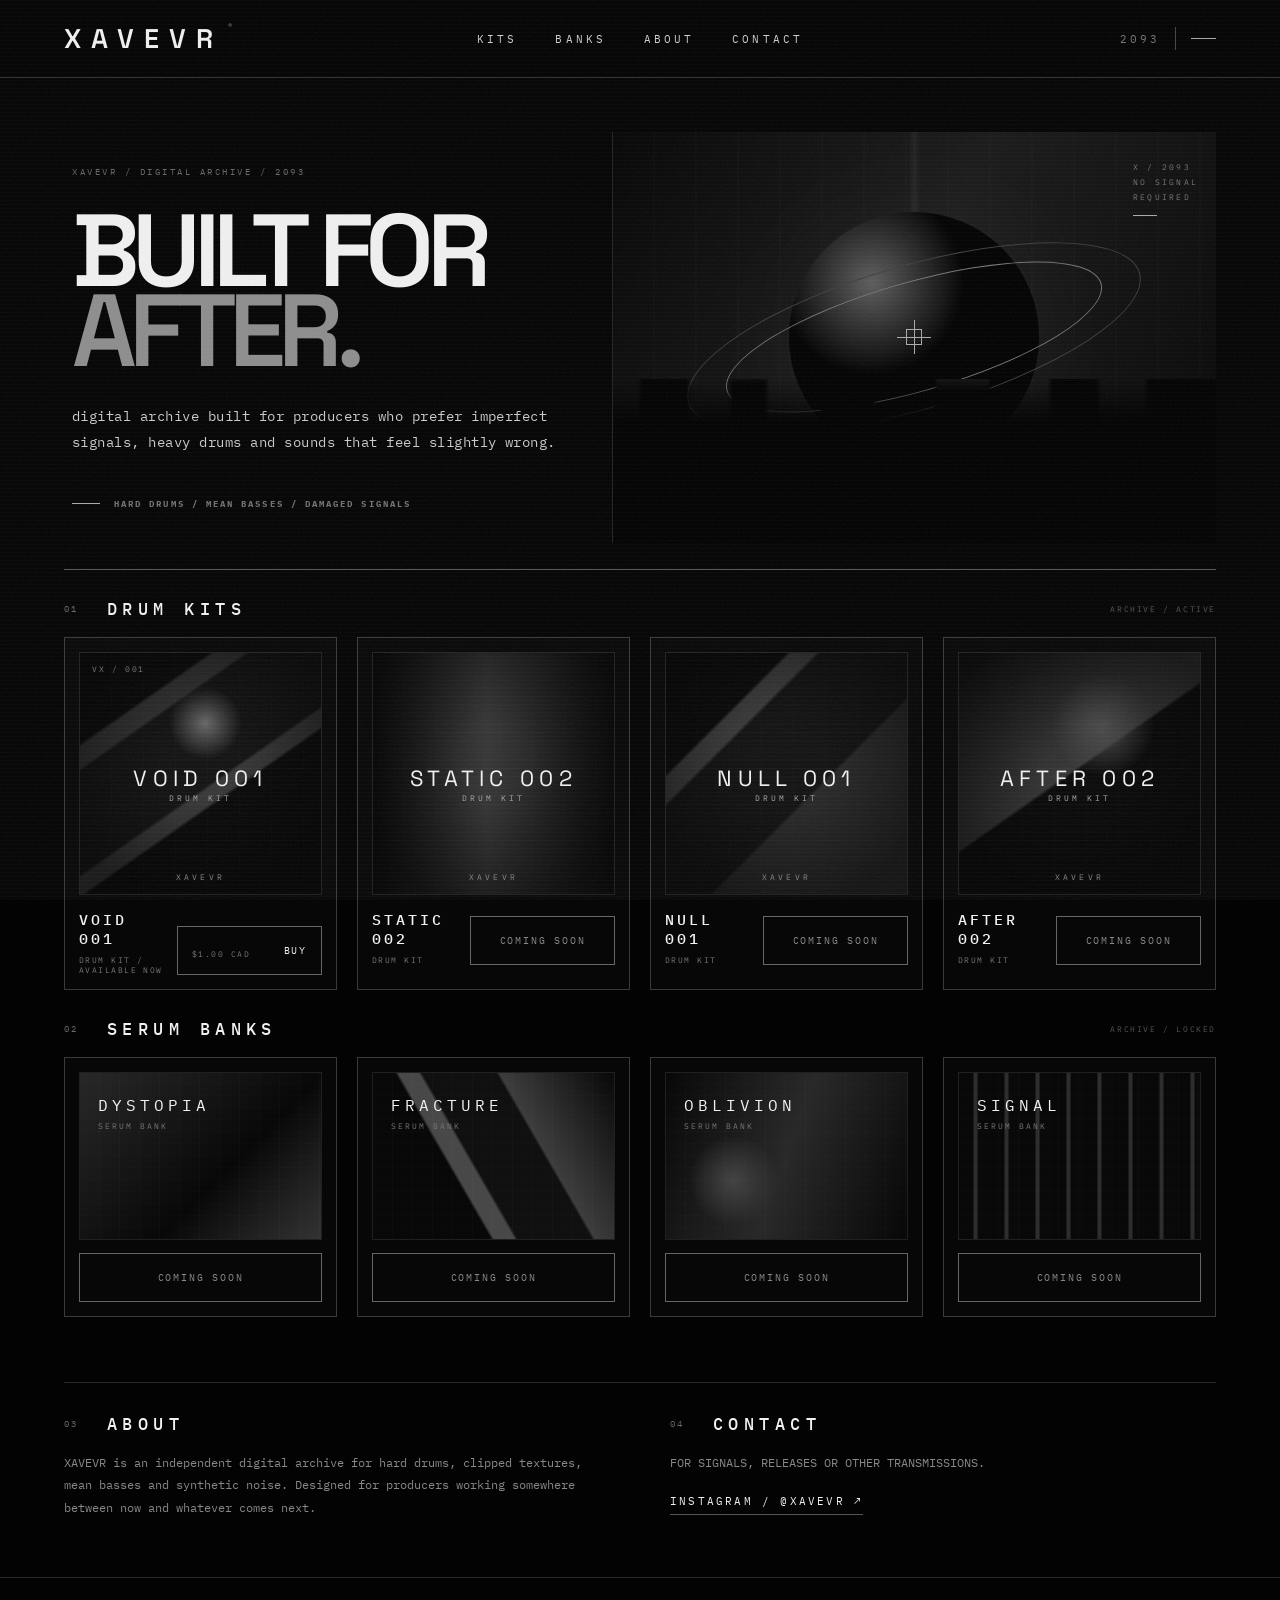
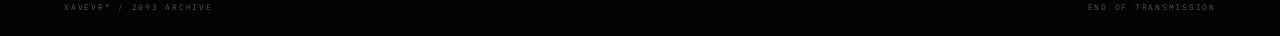
==== index.html @ 7cb6fce4 "Add files via upload" ====
<!DOCTYPE html>
<html lang="en">
<head>
  <meta charset="UTF-8">
  <meta name="viewport" content="width=device-width, initial-scale=1.0">
  <meta name="description" content="XAVEVR — futuristic drum kits and sound archives.">
  <title>XAVEVR // 2093 ARCHIVE</title>
  <link rel="stylesheet" href="style.css">
</head>
<body>
  <div class="top-noise"></div>
  <div class="grid-overlay"></div>

  <header class="header">
    <a href="#top" class="logo">XAVEVR<span>®</span></a>
    <nav>
      <a href="#kits">KITS</a>
      <a href="#banks">BANKS</a>
      <a href="#about">ABOUT</a>
      <a href="#contact">CONTACT</a>
    </nav>
    <div class="header-code">
      <span>2093</span>
      <i></i>
      <b></b>
    </div>
  </header>

  <main id="top">
    <section class="hero">
      <div class="hero-left">
        <div class="micro">XAVEVR / DIGITAL ARCHIVE / 2093</div>
        <h1>BUILT FOR<br><em>AFTER.</em></h1>
        <p class="hero-copy">
          digital archive built for producers who prefer imperfect signals,
          heavy drums and sounds that feel slightly wrong.
        </p>
        <div class="hero-line">
          <span></span>
          <strong>HARD DRUMS / MEAN BASSES / DAMAGED SIGNALS</strong>
        </div>
      </div>

      <div class="hero-right">
        <div class="orbital">
          <div class="planet"></div>
          <div class="ring ring-a"></div>
          <div class="ring ring-b"></div>
          <div class="crosshair"></div>
        </div>
        <div class="city-blocks"></div>
        <div class="vertical-code">X / 2093<br>NO SIGNAL<br>REQUIRED<div></div></div>
      </div>
    </section>

    <section class="section" id="kits">
      <div class="section-head">
        <span class="index">01</span>
        <h2>DRUM KITS</h2>
        <small>ARCHIVE / ACTIVE</small>
      </div>

      <div class="product-grid">
        <article class="product-card active-card" id="void-card">
          <div class="art art-void">
            <div class="art-code">VX / 001</div>
            <div class="art-name">VOID 001</div>
            <div class="art-kind">DRUM KIT</div>
            <div class="art-mark">XAVEVR</div>

            <div class="void-hover">
              <div class="hover-title">VOID 001 / CONTENT</div>
              <p>Hard drums, clipped textures, mean basses, over 600 drum samples.</p>
              <div class="player">
                <button id="play" aria-label="Play VOID 001 preview">▶</button>
                <span id="time">0:00 / 0:30</span>
                <input id="seek" type="range" min="0" max="30" value="0" step="0.1" aria-label="Preview position">
                <button id="mute" aria-label="Mute preview">◖</button>
              </div>
            </div>
          </div>
          <div class="product-bottom">
            <div>
              <h3>VOID 001</h3>
              <span>DRUM KIT / AVAILABLE NOW</span>
            </div>
            <a href="https://buy.stripe.com/dRm7sLbTkerZ1RLd6C43S00" class="buy">
              <span>$1.00 CAD</span><b>BUY</b>
            </a>
          </div>
          <audio id="audio" preload="metadata" src="audio/void-001-preview.wav"></audio>
        </article>

        <article class="product-card">
          <div class="art art-static"><div class="art-name">STATIC 002</div><div class="art-kind">DRUM KIT</div><div class="art-mark">XAVEVR</div></div>
          <div class="product-bottom"><div><h3>STATIC 002</h3><span>DRUM KIT</span></div><div class="soon">COMING SOON</div></div>
        </article>

        <article class="product-card">
          <div class="art art-null"><div class="art-name">NULL 001</div><div class="art-kind">DRUM KIT</div><div class="art-mark">XAVEVR</div></div>
          <div class="product-bottom"><div><h3>NULL 001</h3><span>DRUM KIT</span></div><div class="soon">COMING SOON</div></div>
        </article>

        <article class="product-card">
          <div class="art art-after"><div class="art-name">AFTER 002</div><div class="art-kind">DRUM KIT</div><div class="art-mark">XAVEVR</div></div>
          <div class="product-bottom"><div><h3>AFTER 002</h3><span>DRUM KIT</span></div><div class="soon">COMING SOON</div></div>
        </article>
      </div>
    </section>

    <section class="section" id="banks">
      <div class="section-head">
        <span class="index">02</span>
        <h2>SERUM BANKS</h2>
        <small>ARCHIVE / LOCKED</small>
      </div>
      <div class="product-grid">
        <article class="product-card compact"><div class="bank-art dystopia"><span>DYSTOPIA</span><small>SERUM BANK</small></div><div class="soon">COMING SOON</div></article>
        <article class="product-card compact"><div class="bank-art fracture"><span>FRACTURE</span><small>SERUM BANK</small></div><div class="soon">COMING SOON</div></article>
        <article class="product-card compact"><div class="bank-art oblivion"><span>OBLIVION</span><small>SERUM BANK</small></div><div class="soon">COMING SOON</div></article>
        <article class="product-card compact"><div class="bank-art signal"><span>SIGNAL</span><small>SERUM BANK</small></div><div class="soon">COMING SOON</div></article>
      </div>
    </section>

    <section class="info-grid">
      <section class="info" id="about">
        <div class="section-head"><span class="index">03</span><h2>ABOUT</h2></div>
        <p>XAVEVR is an independent digital archive for hard drums, clipped textures, mean basses and synthetic noise. Designed for producers working somewhere between now and whatever comes next.</p>
      </section>

      <section class="info" id="contact">
        <div class="section-head"><span class="index">04</span><h2>CONTACT</h2></div>
        <p>FOR SIGNALS, RELEASES OR OTHER TRANSMISSIONS.</p>
        <a class="instagram" href="https://www.instagram.com/xavevr" target="_blank" rel="noopener">INSTAGRAM / @XAVEVR ↗</a>
      </section>
    </section>
  </main>

  <footer>
    <span>XAVEVR® / 2093 ARCHIVE</span>
    <span>END OF TRANSMISSION</span>
  </footer>

  <script src="script.js"></script>
</body>
</html>
---- style.css ----
@import url('https://fonts.googleapis.com/css2?family=IBM+Plex+Mono:wght@400;500;600&family=Space+Grotesk:wght@400;500;600;700&display=swap');

:root{
  --black:#030303;--panel:#080808;--white:#f1f1f1;--gray:#8a8a8a;
  --line:#303030;--soft:#151515;--accent:#bcbcbc;
}
*{box-sizing:border-box}
html{scroll-behavior:smooth}
body{margin:0;background:var(--black);color:var(--white);font-family:"IBM Plex Mono",monospace;overflow-x:hidden}
a{color:inherit;text-decoration:none}
body:after{
  content:"";position:fixed;inset:0;pointer-events:none;z-index:100;opacity:.045;
  background:repeating-linear-gradient(0deg,transparent 0 3px,#fff 4px);
}
.top-noise{
  position:fixed;inset:0;pointer-events:none;z-index:90;opacity:.07;
  background-image:url("data:image/svg+xml,%3Csvg xmlns='http://www.w3.org/2000/svg' width='220' height='220'%3E%3Cfilter id='n'%3E%3CfeTurbulence type='fractalNoise' baseFrequency='.75' numOctaves='3' stitchTiles='stitch'/%3E%3C/filter%3E%3Crect width='100%25' height='100%25' filter='url(%23n)'/%3E%3C/svg%3E");
}
.grid-overlay{
  position:fixed;inset:0;pointer-events:none;z-index:-1;opacity:.12;
  background-image:linear-gradient(rgba(255,255,255,.035) 1px,transparent 1px),linear-gradient(90deg,rgba(255,255,255,.025) 1px,transparent 1px);
  background-size:72px 72px;
  mask-image:linear-gradient(to bottom,black,transparent 70%);
}
.header{
  height:78px;border-bottom:1px solid #303030;display:grid;grid-template-columns:1fr auto 1fr;
  align-items:center;padding:0 5%;position:sticky;top:0;z-index:80;background:rgba(3,3,3,.94);
  backdrop-filter:blur(14px);
}
.logo{font-family:"Space Grotesk",sans-serif;font-size:27px;font-weight:600;letter-spacing:.37em}
.logo span{font-size:8px;vertical-align:top;letter-spacing:0;margin-left:5px;color:#888}
.header nav{display:flex;gap:38px}
.header nav a,.header-code{font-size:11px;letter-spacing:.28em}
.header nav a{color:#d0d0d0;transition:opacity .2s}.header nav a:hover{opacity:.55}
.header-code{justify-self:end;display:flex;align-items:center;gap:15px;color:#777}.header-code i{height:23px;width:1px;background:#444}.header-code b{display:block;width:25px;height:1px;background:#aaa}
main{width:90%;max-width:1380px;margin:auto}
.hero{
  min-height:475px;display:grid;grid-template-columns:1fr 1.18fr;gap:36px;
  border-bottom:1px solid #555;padding:54px 0 26px;
}
.hero-left{padding:34px 8px}.micro{font-size:9px;letter-spacing:.28em;color:#666;margin-bottom:34px}
.hero h1{
  font-family:"Space Grotesk",sans-serif;font-size:clamp(58px,8vw,118px);line-height:.78;
  letter-spacing:-.075em;margin:0 0 32px;font-weight:600;
}
.hero h1 em{font-style:normal;color:#8d8d8d}
.hero-copy{max-width:590px;color:#ccc;font-size:14px;line-height:1.9;letter-spacing:.035em;margin:0}
.hero-line{display:flex;align-items:center;gap:14px;margin-top:42px;color:#707070;font-size:9px;letter-spacing:.23em}
.hero-line span{width:28px;height:1px;background:#aaa}
.hero-right{position:relative;min-height:380px;overflow:hidden;background:linear-gradient(115deg,#050505,#181818 48%,#050505);border-left:1px solid #222}
.hero-right:before{content:"";position:absolute;inset:0;background:linear-gradient(90deg,transparent 0 49%,rgba(255,255,255,.055) 50%,transparent 51%),repeating-linear-gradient(90deg,transparent 0 40px,rgba(255,255,255,.025) 41px,transparent 42px)}
.orbital{position:absolute;inset:0;display:grid;place-items:center}
.planet{width:250px;height:250px;border-radius:50%;background:radial-gradient(circle at 33% 28%,#666,#262626 37%,#070707 71%);filter:contrast(1.4);box-shadow:0 0 100px rgba(255,255,255,.04)}
.ring{position:absolute;border:1px solid #777;border-radius:50%;transform:rotate(-16deg)}
.ring-a{width:390px;height:110px}.ring-b{width:470px;height:145px;border-color:#3f3f3f}
.crosshair{position:absolute;width:16px;height:16px;border:1px solid #aaa}.crosshair:before,.crosshair:after{content:"";position:absolute;background:#aaa}.crosshair:before{width:34px;height:1px;left:-10px;top:7px}.crosshair:after{width:1px;height:34px;left:7px;top:-10px}
.city-blocks{position:absolute;left:0;right:0;bottom:0;height:40%;background:linear-gradient(180deg,transparent,#060606 28%),linear-gradient(90deg,transparent 4%,#1d1d1d 5% 12%,transparent 13% 19%,#292929 20% 25%,transparent 26% 34%,#181818 35% 43%,transparent 44% 53%,#303030 54% 62%,transparent 63% 72%,#1b1b1b 73% 80%,transparent 81% 88%,#252525 89%);filter:contrast(1.4)}
.vertical-code{position:absolute;right:18px;top:28px;font-size:8px;line-height:1.9;letter-spacing:.28em;color:#777}.vertical-code div{width:24px;height:1px;background:#aaa;margin-top:9px}
.section{padding-top:28px}.section-head{display:grid;grid-template-columns:32px auto 1fr;align-items:center;gap:11px;margin-bottom:17px}.section-head .index{font-size:9px;color:#666;letter-spacing:.2em}.section-head h2{font-size:17px;font-weight:500;letter-spacing:.32em;margin:0}.section-head small{justify-self:end;color:#555;font-size:8px;letter-spacing:.2em}
.product-grid{display:grid;grid-template-columns:repeat(4,1fr);gap:20px}
.product-card{background:#070707;border:1px solid #3a3a3a;padding:14px;min-width:0;transition:border-color .2s,transform .2s}.product-card:hover{border-color:#666;transform:translateY(-2px)}
.art{position:relative;aspect-ratio:1/1;overflow:hidden;border:1px solid #202020;background:#111}
.art:before{content:"";position:absolute;inset:0;background:repeating-linear-gradient(0deg,transparent 0 8px,rgba(255,255,255,.035) 9px),repeating-linear-gradient(90deg,transparent 0 31px,rgba(255,255,255,.025) 32px)}
.art:after{content:"";position:absolute;inset:0;background:radial-gradient(circle at 50% 45%,transparent 0 20%,rgba(0,0,0,.55) 80%)}
.art-void{background:radial-gradient(circle at 52% 29%,#666,transparent 17%),linear-gradient(145deg,#080808 22%,#303030 23% 28%,#111 29% 54%,#363636 55% 59%,#080808 60%)}
.art-static{background:linear-gradient(90deg,#080808,#353535 47%,#0a0a0a)}.art-null{background:linear-gradient(135deg,#080808 25%,#3d3d3d 26% 31%,#111 32% 59%,#292929 60%)}.art-after{background:radial-gradient(circle at 60% 30%,#4a4a4a,transparent 23%),linear-gradient(145deg,#0c0c0c,#353535 48%,#080808 49%)}
.art-code{position:absolute;left:12px;top:11px;z-index:3;font-size:8px;letter-spacing:.2em;color:#777}.art-name{position:absolute;left:0;right:0;top:46%;z-index:3;text-align:center;font-family:"Space Grotesk",sans-serif;font-size:22px;letter-spacing:.24em}.art-kind{position:absolute;left:0;right:0;top:58%;z-index:3;text-align:center;font-size:8px;letter-spacing:.35em;color:#aaa}.art-mark{position:absolute;left:0;right:0;bottom:12px;z-index:3;text-align:center;font-size:8px;letter-spacing:.4em;color:#888}
.void-hover{position:absolute;z-index:6;left:14px;right:14px;bottom:14px;padding:14px;background:rgba(3,3,3,.94);border:1px solid #555;opacity:0;transform:translateY(8px);transition:opacity .2s,transform .2s}.active-card:hover .void-hover{opacity:1;transform:none}.hover-title{font-size:8px;letter-spacing:.22em;color:#777;margin-bottom:9px}.void-hover p{font-size:11px;line-height:1.55;margin:0 0 12px;color:#eee}.player{display:grid;grid-template-columns:22px 60px 1fr 22px;align-items:center;gap:7px}.player button{background:none;border:0;color:#fff;cursor:pointer;padding:0}.player button:first-child{font-size:14px}.player span{font-size:8px;color:#aaa}.player input{width:100%;accent-color:#eee}.player button:last-child{font-size:13px}
.product-bottom{padding:15px 0 0;display:grid;grid-template-columns:1fr auto;gap:12px;align-items:end}.product-bottom h3{font-size:15px;font-weight:500;letter-spacing:.2em;margin:0}.product-bottom span{display:block;font-size:8px;letter-spacing:.18em;color:#777;margin-top:7px}.buy,.soon{height:49px;border:1px solid #666;display:flex;align-items:center;justify-content:center;font-size:10px;letter-spacing:.18em}.buy{min-width:145px;justify-content:space-between;padding:0 14px}.buy:hover{background:#eee;color:#000}.buy b{font-weight:400}.soon{min-width:145px;color:#888;padding:0 12px}
.compact{padding:14px}.bank-art{aspect-ratio:1.45/1;border:1px solid #202020;position:relative;overflow:hidden;background:#111;margin-bottom:13px}.bank-art:before{content:"";position:absolute;inset:0;background:repeating-linear-gradient(90deg,transparent 0 19px,rgba(255,255,255,.035) 20px),repeating-linear-gradient(0deg,transparent 0 11px,rgba(255,255,255,.025) 12px)}.bank-art span{position:absolute;left:18px;top:22px;font-size:16px;letter-spacing:.25em}.bank-art small{position:absolute;left:18px;top:48px;font-size:8px;letter-spacing:.25em;color:#777}.dystopia{background:linear-gradient(135deg,#282828,#080808 60%,#333)}.fracture{background:linear-gradient(60deg,#080808 35%,#484848 36% 42%,#101010 43% 65%,#3d3d3d 66%,#080808)}.oblivion{background:radial-gradient(circle at 28% 65%,#444,transparent 22%),linear-gradient(110deg,#080808,#292929,#070707)}.signal{background:repeating-linear-gradient(90deg,#080808 0 14px,#2d2d2d 15px 18px,#090909 19px 31px)}.compact>.soon{width:100%}
.info-grid{display:grid;grid-template-columns:1fr 1fr;gap:60px;margin-top:65px;border-top:1px solid #292929;padding-top:30px}.info p{max-width:620px;color:#888;font-size:12px;line-height:1.9}.instagram{display:inline-block;margin-top:8px;font-size:11px;letter-spacing:.2em;border-bottom:1px solid #555;padding-bottom:6px}
footer{border-top:1px solid #292929;margin-top:45px;padding:24px 5%;display:flex;justify-content:space-between;color:#555;font-size:8px;letter-spacing:.22em}
@media(max-width:950px){.header{grid-template-columns:1fr auto}.header nav{display:none}.hero{grid-template-columns:1fr}.hero-right{min-height:330px}.product-grid{grid-template-columns:repeat(2,1fr)}.info-grid{grid-template-columns:1fr}}
@media(max-width:560px){main{width:calc(100% - 28px)}.header{padding:0 14px;height:68px}.logo{font-size:22px}.hero{padding-top:20px}.hero-left{padding:35px 4px}.hero h1{font-size:58px}.hero-copy{font-size:12px}.hero-right{min-height:250px}.planet{width:180px;height:180px}.ring-a{width:280px;height:80px}.ring-b{width:340px;height:100px}.product-grid{grid-template-columns:1fr}.product-bottom{grid-template-columns:1fr}.buy,.soon{width:100%}.section-head{grid-template-columns:26px auto}.section-head small{display:none}footer{padding:22px 14px;flex-direction:column;gap:12px}}
@media(prefers-reduced-motion:reduce){html{scroll-behavior:auto}.product-card,.void-hover{transition:none}}
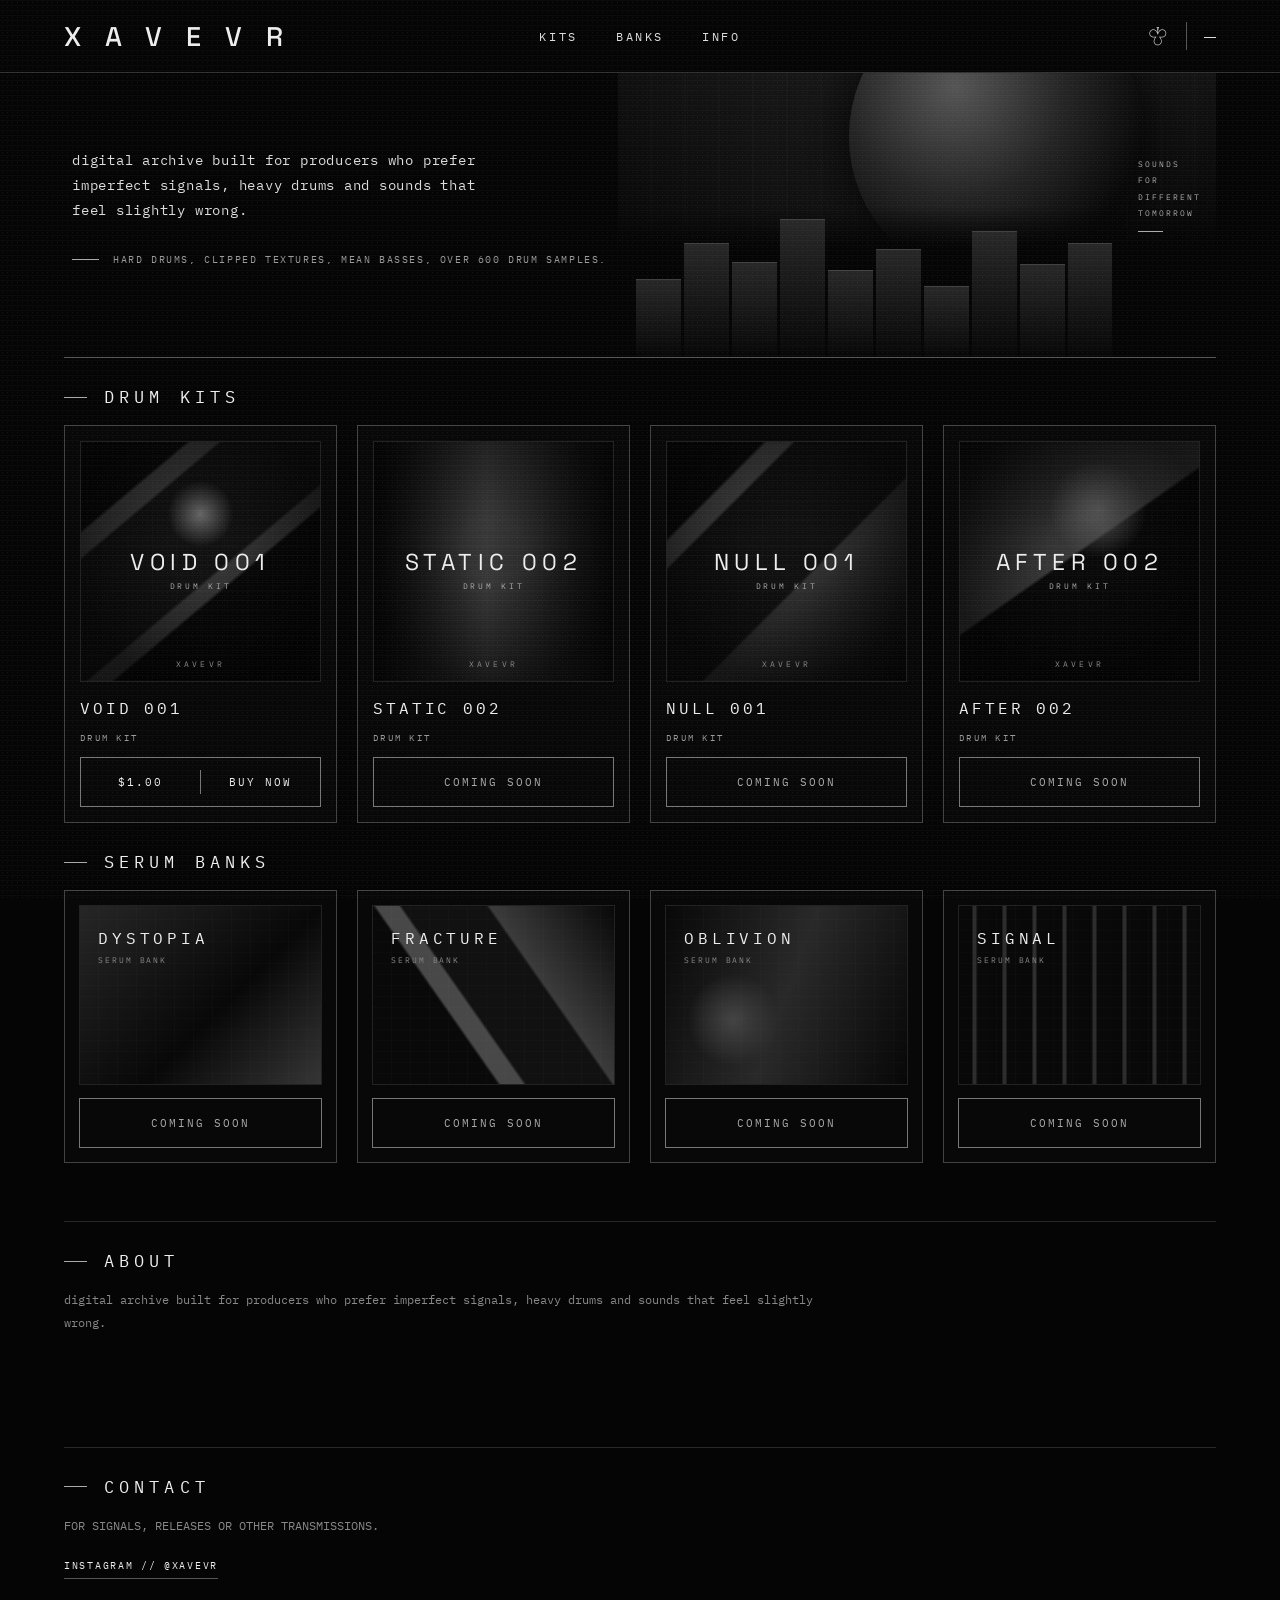
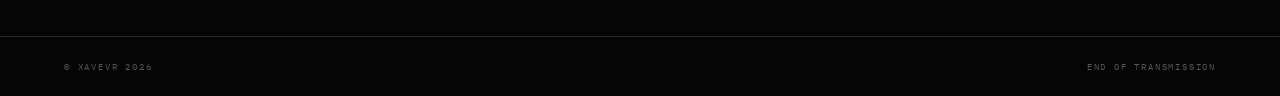
==== commit 5becd610: "Add files via upload" ====
--- a/index.html
+++ b/index.html
@@ -1,146 +1,124 @@
 <!DOCTYPE html>
 <html lang="en">
 <head>
-  <meta charset="UTF-8">
-  <meta name="viewport" content="width=device-width, initial-scale=1.0">
-  <meta name="description" content="XAVEVR — futuristic drum kits and sound archives.">
-  <title>XAVEVR // 2093 ARCHIVE</title>
-  <link rel="stylesheet" href="style.css">
+<meta charset="UTF-8">
+<meta name="viewport" content="width=device-width, initial-scale=1.0">
+<meta name="description" content="XAVEVR — digital archive built for producers who prefer imperfect signals, heavy drums and sounds that feel slightly wrong.">
+<title>XAVEVR // DIGITAL ARCHIVE</title>
+<link rel="preconnect" href="https://fonts.googleapis.com">
+<link rel="stylesheet" href="https://fonts.googleapis.com/css2?family=IBM+Plex+Mono:wght@400;500&family=Space+Grotesk:wght@400;500;600&display=swap">
+<link rel="stylesheet" href="style.css">
 </head>
 <body>
-  <div class="top-noise"></div>
-  <div class="grid-overlay"></div>
+<div class="texture"></div>
 
-  <header class="header">
-    <a href="#top" class="logo">XAVEVR<span>®</span></a>
-    <nav>
-      <a href="#kits">KITS</a>
-      <a href="#banks">BANKS</a>
-      <a href="#about">ABOUT</a>
-      <a href="#contact">CONTACT</a>
-    </nav>
-    <div class="header-code">
-      <span>2093</span>
-      <i></i>
-      <b></b>
+<header class="header">
+  <a href="#" class="logo">X A V E V R</a>
+  <nav>
+    <a href="#kits">KITS</a>
+    <a href="#banks">BANKS</a>
+    <a href="#about">INFO</a>
+  </nav>
+  <div class="header-icons"><span class="cart">♧</span><i></i><b>—</b></div>
+</header>
+
+<main id="top">
+<section class="hero">
+  <div class="hero-copy">
+    <p>digital archive built for producers who prefer<br>
+    imperfect signals, heavy drums and sounds that<br>
+    feel slightly wrong.</p>
+    <div class="hero-tag"><span></span> HARD DRUMS, CLIPPED TEXTURES, MEAN BASSES, OVER 600 DRUM SAMPLES.</div>
+  </div>
+
+  <div class="hero-image">
+    <div class="orb"></div>
+    <div class="structures">
+      <span></span><span></span><span></span><span></span><span></span>
+      <span></span><span></span><span></span><span></span><span></span>
     </div>
-  </header>
+    <div class="hero-side">SOUNDS<br>FOR<br>DIFFERENT<br>TOMORROW<div></div></div>
+  </div>
+</section>
 
-  <main id="top">
-    <section class="hero">
-      <div class="hero-left">
-        <div class="micro">XAVEVR / DIGITAL ARCHIVE / 2093</div>
-        <h1>BUILT FOR<br><em>AFTER.</em></h1>
-        <p class="hero-copy">
-          digital archive built for producers who prefer imperfect signals,
-          heavy drums and sounds that feel slightly wrong.
-        </p>
-        <div class="hero-line">
-          <span></span>
-          <strong>HARD DRUMS / MEAN BASSES / DAMAGED SIGNALS</strong>
+<section class="catalog" id="kits">
+  <div class="section-title"><span></span>DRUM KITS</div>
+  <div class="grid">
+
+    <article class="card void-card">
+      <div class="cover void">
+        <div class="cover-name">VOID 001</div>
+        <div class="cover-type">DRUM KIT</div>
+        <div class="cover-brand">XAVEVR</div>
+
+        <div class="hover-panel">
+          <p>Hard drums, clipped textures,<br>mean basses, over 600 drum samples.</p>
+          <div class="audio-row">
+            <button id="play" type="button">▶</button>
+            <span id="time">0:00 / 0:30</span>
+            <input id="seek" type="range" min="0" max="30" step="0.1" value="0">
+            <button id="mute" type="button">◖</button>
+          </div>
         </div>
       </div>
+      <h3>VOID 001</h3>
+      <small>DRUM KIT</small>
+      <a class="action buy" href="https://buy.stripe.com/dRm7sLbTkerZ1RLd6C43S00">
+        <span>$1.00</span><i></i><b>BUY NOW</b>
+      </a>
+      <audio id="audio" preload="metadata" src="audio/void-001-preview.wav"></audio>
+    </article>
 
-      <div class="hero-right">
-        <div class="orbital">
-          <div class="planet"></div>
-          <div class="ring ring-a"></div>
-          <div class="ring ring-b"></div>
-          <div class="crosshair"></div>
-        </div>
-        <div class="city-blocks"></div>
-        <div class="vertical-code">X / 2093<br>NO SIGNAL<br>REQUIRED<div></div></div>
+    <article class="card">
+      <div class="cover static">
+        <div class="cover-name">STATIC 002</div><div class="cover-type">DRUM KIT</div><div class="cover-brand">XAVEVR</div>
       </div>
-    </section>
+      <h3>STATIC 002</h3><small>DRUM KIT</small>
+      <div class="action soon">COMING SOON</div>
+    </article>
 
-    <section class="section" id="kits">
-      <div class="section-head">
-        <span class="index">01</span>
-        <h2>DRUM KITS</h2>
-        <small>ARCHIVE / ACTIVE</small>
+    <article class="card">
+      <div class="cover null">
+        <div class="cover-name">NULL 001</div><div class="cover-type">DRUM KIT</div><div class="cover-brand">XAVEVR</div>
       </div>
+      <h3>NULL 001</h3><small>DRUM KIT</small>
+      <div class="action soon">COMING SOON</div>
+    </article>
 
-      <div class="product-grid">
-        <article class="product-card active-card" id="void-card">
-          <div class="art art-void">
-            <div class="art-code">VX / 001</div>
-            <div class="art-name">VOID 001</div>
-            <div class="art-kind">DRUM KIT</div>
-            <div class="art-mark">XAVEVR</div>
+    <article class="card">
+      <div class="cover after">
+        <div class="cover-name">AFTER 002</div><div class="cover-type">DRUM KIT</div><div class="cover-brand">XAVEVR</div>
+      </div>
+      <h3>AFTER 002</h3><small>DRUM KIT</small>
+      <div class="action soon">COMING SOON</div>
+    </article>
 
-            <div class="void-hover">
-              <div class="hover-title">VOID 001 / CONTENT</div>
-              <p>Hard drums, clipped textures, mean basses, over 600 drum samples.</p>
-              <div class="player">
-                <button id="play" aria-label="Play VOID 001 preview">▶</button>
-                <span id="time">0:00 / 0:30</span>
-                <input id="seek" type="range" min="0" max="30" value="0" step="0.1" aria-label="Preview position">
-                <button id="mute" aria-label="Mute preview">◖</button>
-              </div>
-            </div>
-          </div>
-          <div class="product-bottom">
-            <div>
-              <h3>VOID 001</h3>
-              <span>DRUM KIT / AVAILABLE NOW</span>
-            </div>
-            <a href="https://buy.stripe.com/dRm7sLbTkerZ1RLd6C43S00" class="buy">
-              <span>$1.00 CAD</span><b>BUY</b>
-            </a>
-          </div>
-          <audio id="audio" preload="metadata" src="audio/void-001-preview.wav"></audio>
-        </article>
+  </div>
+</section>
 
-        <article class="product-card">
-          <div class="art art-static"><div class="art-name">STATIC 002</div><div class="art-kind">DRUM KIT</div><div class="art-mark">XAVEVR</div></div>
-          <div class="product-bottom"><div><h3>STATIC 002</h3><span>DRUM KIT</span></div><div class="soon">COMING SOON</div></div>
-        </article>
+<section class="catalog" id="banks">
+  <div class="section-title"><span></span>SERUM BANKS</div>
+  <div class="grid">
+    <article class="card bank-card"><div class="bank-cover dystopia"><b>DYSTOPIA</b><small>SERUM BANK</small></div><div class="action soon">COMING SOON</div></article>
+    <article class="card bank-card"><div class="bank-cover fracture"><b>FRACTURE</b><small>SERUM BANK</small></div><div class="action soon">COMING SOON</div></article>
+    <article class="card bank-card"><div class="bank-cover oblivion"><b>OBLIVION</b><small>SERUM BANK</small></div><div class="action soon">COMING SOON</div></article>
+    <article class="card bank-card"><div class="bank-cover signal"><b>SIGNAL</b><small>SERUM BANK</small></div><div class="action soon">COMING SOON</div></article>
+  </div>
+</section>
 
-        <article class="product-card">
-          <div class="art art-null"><div class="art-name">NULL 001</div><div class="art-kind">DRUM KIT</div><div class="art-mark">XAVEVR</div></div>
-          <div class="product-bottom"><div><h3>NULL 001</h3><span>DRUM KIT</span></div><div class="soon">COMING SOON</div></div>
-        </article>
+<section class="simple-section" id="about">
+  <div class="section-title"><span></span>ABOUT</div>
+  <p>digital archive built for producers who prefer imperfect signals, heavy drums and sounds that feel slightly wrong.</p>
+</section>
 
-        <article class="product-card">
-          <div class="art art-after"><div class="art-name">AFTER 002</div><div class="art-kind">DRUM KIT</div><div class="art-mark">XAVEVR</div></div>
-          <div class="product-bottom"><div><h3>AFTER 002</h3><span>DRUM KIT</span></div><div class="soon">COMING SOON</div></div>
-        </article>
-      </div>
-    </section>
+<section class="simple-section contact" id="contact">
+  <div class="section-title"><span></span>CONTACT</div>
+  <p>FOR SIGNALS, RELEASES OR OTHER TRANSMISSIONS.</p>
+  <a href="https://www.instagram.com/xavevr" target="_blank" rel="noopener">INSTAGRAM // @XAVEVR</a>
+</section>
+</main>
 
-    <section class="section" id="banks">
-      <div class="section-head">
-        <span class="index">02</span>
-        <h2>SERUM BANKS</h2>
-        <small>ARCHIVE / LOCKED</small>
-      </div>
-      <div class="product-grid">
-        <article class="product-card compact"><div class="bank-art dystopia"><span>DYSTOPIA</span><small>SERUM BANK</small></div><div class="soon">COMING SOON</div></article>
-        <article class="product-card compact"><div class="bank-art fracture"><span>FRACTURE</span><small>SERUM BANK</small></div><div class="soon">COMING SOON</div></article>
-        <article class="product-card compact"><div class="bank-art oblivion"><span>OBLIVION</span><small>SERUM BANK</small></div><div class="soon">COMING SOON</div></article>
-        <article class="product-card compact"><div class="bank-art signal"><span>SIGNAL</span><small>SERUM BANK</small></div><div class="soon">COMING SOON</div></article>
-      </div>
-    </section>
-
-    <section class="info-grid">
-      <section class="info" id="about">
-        <div class="section-head"><span class="index">03</span><h2>ABOUT</h2></div>
-        <p>XAVEVR is an independent digital archive for hard drums, clipped textures, mean basses and synthetic noise. Designed for producers working somewhere between now and whatever comes next.</p>
-      </section>
-
-      <section class="info" id="contact">
-        <div class="section-head"><span class="index">04</span><h2>CONTACT</h2></div>
-        <p>FOR SIGNALS, RELEASES OR OTHER TRANSMISSIONS.</p>
-        <a class="instagram" href="https://www.instagram.com/xavevr" target="_blank" rel="noopener">INSTAGRAM / @XAVEVR ↗</a>
-      </section>
-    </section>
-  </main>
-
-  <footer>
-    <span>XAVEVR® / 2093 ARCHIVE</span>
-    <span>END OF TRANSMISSION</span>
-  </footer>
-
-  <script src="script.js"></script>
+<footer><span>© XAVEVR 2026</span><span>END OF TRANSMISSION</span></footer>
+<script src="script.js"></script>
 </body>
 </html>
--- a/style.css
+++ b/style.css
@@ -1,75 +1,86 @@
-@import url('https://fonts.googleapis.com/css2?family=IBM+Plex+Mono:wght@400;500;600&family=Space+Grotesk:wght@400;500;600;700&display=swap');
+@import url('https://fonts.googleapis.com/css2?family=IBM+Plex+Mono:wght@400;500&family=Space+Grotesk:wght@400;500;600&display=swap');
 
-:root{
-  --black:#030303;--panel:#080808;--white:#f1f1f1;--gray:#8a8a8a;
-  --line:#303030;--soft:#151515;--accent:#bcbcbc;
-}
 *{box-sizing:border-box}
 html{scroll-behavior:smooth}
-body{margin:0;background:var(--black);color:var(--white);font-family:"IBM Plex Mono",monospace;overflow-x:hidden}
+body{margin:0;background:#050505;color:#ededed;font-family:"IBM Plex Mono",monospace;overflow-x:hidden}
 a{color:inherit;text-decoration:none}
-body:after{
-  content:"";position:fixed;inset:0;pointer-events:none;z-index:100;opacity:.045;
-  background:repeating-linear-gradient(0deg,transparent 0 3px,#fff 4px);
+body:before{content:"";position:fixed;inset:0;pointer-events:none;z-index:50;opacity:.055;background:repeating-linear-gradient(0deg,transparent 0 4px,#fff 5px)}
+.texture{position:fixed;inset:0;pointer-events:none;z-index:49;opacity:.06;background-image:radial-gradient(circle,#fff .65px,transparent .7px);background-size:5px 5px}
+
+.header{height:73px;border-bottom:1px solid #303030;display:grid;grid-template-columns:1fr auto 1fr;align-items:center;padding:0 5%;background:#050505;position:sticky;top:0;z-index:40}
+.logo{font-family:"Space Grotesk",sans-serif;font-size:27px;letter-spacing:.31em;font-weight:500}
+.header nav{display:flex;gap:38px}
+.header nav a{font-size:12px;letter-spacing:.22em;color:#ddd}
+.header nav a:hover{color:#777}
+.header-icons{justify-self:end;display:flex;align-items:center;gap:17px;color:#ddd}
+.header-icons .cart{font-size:25px;transform:rotate(180deg);display:block}
+.header-icons i{height:28px;width:1px;background:#555}
+.header-icons b{font-size:20px;font-weight:400}
+
+main{width:90%;max-width:1380px;margin:auto}
+.hero{height:285px;border-bottom:1px solid #555;display:grid;grid-template-columns:1fr 1.08fr;position:relative;overflow:hidden}
+.hero-copy{padding:75px 8px 0;position:relative;z-index:5}
+.hero-copy p{font-size:14px;line-height:1.8;letter-spacing:.055em;margin:0;color:#ddd}
+.hero-tag{display:flex;align-items:center;gap:14px;margin-top:29px;font-size:10px;letter-spacing:.16em;color:#9a9a9a}
+.hero-tag span{display:block;width:27px;height:1px;background:#aaa}
+.hero-image{position:relative;overflow:hidden;background:linear-gradient(110deg,#080808,#171717 50%,#070707)}
+.hero-image:before{content:"";position:absolute;inset:0;background:repeating-linear-gradient(90deg,transparent 0 32px,rgba(255,255,255,.025) 33px,transparent 34px),linear-gradient(180deg,rgba(255,255,255,.03),transparent 48%,#050505)}
+.orb{position:absolute;width:295px;height:295px;border-radius:50%;right:12%;top:-84px;background:radial-gradient(circle at 36% 33%,#555,#242424 41%,#080808 72%);box-shadow:0 0 60px #000}
+.structures{position:absolute;bottom:0;left:0;right:0;height:53%;display:flex;align-items:flex-end;gap:3px;padding:0 3%;background:linear-gradient(180deg,transparent,#050505 28%)}
+.structures span{display:block;width:8%;border-top:1px solid #555;background:linear-gradient(180deg,#333,#090909);opacity:.75}
+.structures span:nth-child(1){height:52%}.structures span:nth-child(2){height:76%}.structures span:nth-child(3){height:63%}.structures span:nth-child(4){height:92%}.structures span:nth-child(5){height:58%}.structures span:nth-child(6){height:72%}.structures span:nth-child(7){height:47%}.structures span:nth-child(8){height:84%}.structures span:nth-child(9){height:62%}.structures span:nth-child(10){height:76%}
+.hero-side{position:absolute;z-index:4;right:15px;top:83px;font-size:8px;line-height:2.05;letter-spacing:.25em;color:#aaa}
+.hero-side div{width:25px;height:1px;background:#aaa;margin-top:9px}
+
+.catalog{padding-top:28px}
+.section-title{display:flex;align-items:center;gap:17px;font-size:17px;letter-spacing:.3em;margin-bottom:17px}
+.section-title span{width:23px;height:1px;background:#aaa}
+.grid{display:grid;grid-template-columns:repeat(4,1fr);gap:20px}
+.card{border:1px solid #424242;padding:15px;background:#080808;min-width:0}
+.cover{aspect-ratio:1/1;position:relative;overflow:hidden;border:1px solid #222;display:flex;align-items:center;justify-content:center;text-align:center}
+.cover:before{content:"";position:absolute;inset:0;background:repeating-linear-gradient(0deg,transparent 0 8px,rgba(255,255,255,.035) 9px),repeating-linear-gradient(90deg,transparent 0 23px,rgba(255,255,255,.025) 24px)}
+.cover:after{content:"";position:absolute;inset:0;background:radial-gradient(circle at 50% 45%,transparent 0 18%,rgba(0,0,0,.58) 75%)}
+.void{background:radial-gradient(circle at 50% 30%,#666,transparent 16%),linear-gradient(140deg,#090909 20%,#383838 21% 26%,#111 27% 55%,#333 56% 60%,#080808 61%)}
+.static{background:linear-gradient(90deg,#090909,#383838 47%,#0b0b0b)}
+.null{background:linear-gradient(135deg,#090909 20%,#414141 21% 26%,#101010 27% 57%,#303030 58% 61%,#080808)}
+.after{background:radial-gradient(circle at 58% 28%,#555,transparent 22%),linear-gradient(145deg,#0a0a0a,#393939 47%,#090909 48%)}
+.cover-name{position:relative;z-index:3;font-family:"Space Grotesk",sans-serif;font-size:23px;letter-spacing:.24em}
+.cover-type{position:absolute;z-index:3;top:58%;left:0;right:0;font-size:8px;letter-spacing:.34em;color:#aaa}
+.cover-brand{position:absolute;z-index:3;bottom:12px;left:0;right:0;font-size:8px;letter-spacing:.4em;color:#888}
+.card h3{font-size:16px;font-weight:400;letter-spacing:.18em;margin:16px 0 7px}
+.card>small{font-size:9px;letter-spacing:.25em;color:#999}
+.action{height:50px;border:1px solid #777;margin-top:12px;display:flex;align-items:center;justify-content:center;letter-spacing:.19em;font-size:11px}
+.buy{justify-content:stretch}.buy span,.buy b{width:50%;text-align:center;font-weight:400}.buy i{width:1px;height:24px;background:#777}.buy:hover{background:#eee;color:#000}.buy:hover i{background:#000}
+.soon{color:#aaa}
+.void-card{position:relative}
+.hover-panel{position:absolute;z-index:7;left:18px;right:18px;top:29%;padding:14px;background:rgba(4,4,4,.94);border:1px solid #444;opacity:0;transform:translateY(8px);transition:opacity .22s ease,transform .22s ease}
+.void-card:hover .hover-panel{opacity:1;transform:none}
+.hover-panel p{font-size:11px;line-height:1.6;margin:0 0 12px;text-align:left}
+.audio-row{display:grid;grid-template-columns:24px 61px 1fr 22px;align-items:center;gap:7px}
+.audio-row button{border:0;background:none;color:#fff;padding:0;cursor:pointer}
+.audio-row button:first-child{font-size:15px}.audio-row button:last-child{font-size:14px}
+.audio-row span{font-size:8px;color:#aaa}
+.audio-row input{width:100%;accent-color:#ddd}
+.bank-card{padding:14px}
+.bank-cover{aspect-ratio:1.35/1;border:1px solid #222;position:relative;overflow:hidden}
+.bank-cover:before{content:"";position:absolute;inset:0;background:repeating-linear-gradient(90deg,transparent 0 18px,rgba(255,255,255,.03) 19px),repeating-linear-gradient(0deg,transparent 0 10px,rgba(255,255,255,.025) 11px)}
+.bank-cover b{position:absolute;left:18px;top:22px;font-size:16px;font-weight:400;letter-spacing:.24em}.bank-cover small{position:absolute;left:18px;top:49px;font-size:8px;letter-spacing:.24em;color:#888}
+.dystopia{background:linear-gradient(135deg,#262626,#080808 58%,#353535)}.fracture{background:linear-gradient(55deg,#090909 34%,#484848 35% 41%,#111 42% 65%,#3b3b3b 66%,#080808)}.oblivion{background:radial-gradient(circle at 28% 64%,#444,transparent 22%),linear-gradient(110deg,#080808,#292929,#070707)}.signal{background:repeating-linear-gradient(90deg,#080808 0 13px,#2d2d2d 14px 17px,#090909 18px 30px)}
+.bank-card .action{margin-top:13px}
+.simple-section{border-top:1px solid #292929;margin-top:58px;padding-top:28px;padding-bottom:42px}
+.simple-section p{font-size:12px;line-height:1.9;color:#888;max-width:750px}
+.contact a{display:inline-block;margin-top:10px;border-bottom:1px solid #555;padding-bottom:6px;font-size:10px;letter-spacing:.17em}
+footer{border-top:1px solid #292929;margin-top:15px;padding:24px 5%;display:flex;justify-content:space-between;color:#555;font-size:9px;letter-spacing:.2em}
+
+@media(max-width:900px){
+  .header{grid-template-columns:1fr auto}.header nav{display:none}
+  .hero{height:auto;min-height:500px;grid-template-columns:1fr}.hero-image{position:absolute;inset:0;opacity:.58}.hero-copy{padding:75px 5% 80px}
+  .grid{grid-template-columns:repeat(2,1fr)}
 }
-.top-noise{
-  position:fixed;inset:0;pointer-events:none;z-index:90;opacity:.07;
-  background-image:url("data:image/svg+xml,%3Csvg xmlns='http://www.w3.org/2000/svg' width='220' height='220'%3E%3Cfilter id='n'%3E%3CfeTurbulence type='fractalNoise' baseFrequency='.75' numOctaves='3' stitchTiles='stitch'/%3E%3C/filter%3E%3Crect width='100%25' height='100%25' filter='url(%23n)'/%3E%3C/svg%3E");
+@media(max-width:560px){
+  .header{padding:0 14px}.logo{font-size:21px}
+  main{width:calc(100% - 28px)}.hero{min-height:440px}.hero-copy{padding:55px 10px}.hero-copy p{font-size:12px}.hero-tag{font-size:8px;line-height:1.7}.orb{width:210px;height:210px;right:2%;top:90px}
+  .grid{grid-template-columns:1fr}.card{padding:11px}.bank-card{padding:11px}.section-title{font-size:15px}
+  footer{padding:22px 14px;flex-direction:column;gap:10px}
 }
-.grid-overlay{
-  position:fixed;inset:0;pointer-events:none;z-index:-1;opacity:.12;
-  background-image:linear-gradient(rgba(255,255,255,.035) 1px,transparent 1px),linear-gradient(90deg,rgba(255,255,255,.025) 1px,transparent 1px);
-  background-size:72px 72px;
-  mask-image:linear-gradient(to bottom,black,transparent 70%);
-}
-.header{
-  height:78px;border-bottom:1px solid #303030;display:grid;grid-template-columns:1fr auto 1fr;
-  align-items:center;padding:0 5%;position:sticky;top:0;z-index:80;background:rgba(3,3,3,.94);
-  backdrop-filter:blur(14px);
-}
-.logo{font-family:"Space Grotesk",sans-serif;font-size:27px;font-weight:600;letter-spacing:.37em}
-.logo span{font-size:8px;vertical-align:top;letter-spacing:0;margin-left:5px;color:#888}
-.header nav{display:flex;gap:38px}
-.header nav a,.header-code{font-size:11px;letter-spacing:.28em}
-.header nav a{color:#d0d0d0;transition:opacity .2s}.header nav a:hover{opacity:.55}
-.header-code{justify-self:end;display:flex;align-items:center;gap:15px;color:#777}.header-code i{height:23px;width:1px;background:#444}.header-code b{display:block;width:25px;height:1px;background:#aaa}
-main{width:90%;max-width:1380px;margin:auto}
-.hero{
-  min-height:475px;display:grid;grid-template-columns:1fr 1.18fr;gap:36px;
-  border-bottom:1px solid #555;padding:54px 0 26px;
-}
-.hero-left{padding:34px 8px}.micro{font-size:9px;letter-spacing:.28em;color:#666;margin-bottom:34px}
-.hero h1{
-  font-family:"Space Grotesk",sans-serif;font-size:clamp(58px,8vw,118px);line-height:.78;
-  letter-spacing:-.075em;margin:0 0 32px;font-weight:600;
-}
-.hero h1 em{font-style:normal;color:#8d8d8d}
-.hero-copy{max-width:590px;color:#ccc;font-size:14px;line-height:1.9;letter-spacing:.035em;margin:0}
-.hero-line{display:flex;align-items:center;gap:14px;margin-top:42px;color:#707070;font-size:9px;letter-spacing:.23em}
-.hero-line span{width:28px;height:1px;background:#aaa}
-.hero-right{position:relative;min-height:380px;overflow:hidden;background:linear-gradient(115deg,#050505,#181818 48%,#050505);border-left:1px solid #222}
-.hero-right:before{content:"";position:absolute;inset:0;background:linear-gradient(90deg,transparent 0 49%,rgba(255,255,255,.055) 50%,transparent 51%),repeating-linear-gradient(90deg,transparent 0 40px,rgba(255,255,255,.025) 41px,transparent 42px)}
-.orbital{position:absolute;inset:0;display:grid;place-items:center}
-.planet{width:250px;height:250px;border-radius:50%;background:radial-gradient(circle at 33% 28%,#666,#262626 37%,#070707 71%);filter:contrast(1.4);box-shadow:0 0 100px rgba(255,255,255,.04)}
-.ring{position:absolute;border:1px solid #777;border-radius:50%;transform:rotate(-16deg)}
-.ring-a{width:390px;height:110px}.ring-b{width:470px;height:145px;border-color:#3f3f3f}
-.crosshair{position:absolute;width:16px;height:16px;border:1px solid #aaa}.crosshair:before,.crosshair:after{content:"";position:absolute;background:#aaa}.crosshair:before{width:34px;height:1px;left:-10px;top:7px}.crosshair:after{width:1px;height:34px;left:7px;top:-10px}
-.city-blocks{position:absolute;left:0;right:0;bottom:0;height:40%;background:linear-gradient(180deg,transparent,#060606 28%),linear-gradient(90deg,transparent 4%,#1d1d1d 5% 12%,transparent 13% 19%,#292929 20% 25%,transparent 26% 34%,#181818 35% 43%,transparent 44% 53%,#303030 54% 62%,transparent 63% 72%,#1b1b1b 73% 80%,transparent 81% 88%,#252525 89%);filter:contrast(1.4)}
-.vertical-code{position:absolute;right:18px;top:28px;font-size:8px;line-height:1.9;letter-spacing:.28em;color:#777}.vertical-code div{width:24px;height:1px;background:#aaa;margin-top:9px}
-.section{padding-top:28px}.section-head{display:grid;grid-template-columns:32px auto 1fr;align-items:center;gap:11px;margin-bottom:17px}.section-head .index{font-size:9px;color:#666;letter-spacing:.2em}.section-head h2{font-size:17px;font-weight:500;letter-spacing:.32em;margin:0}.section-head small{justify-self:end;color:#555;font-size:8px;letter-spacing:.2em}
-.product-grid{display:grid;grid-template-columns:repeat(4,1fr);gap:20px}
-.product-card{background:#070707;border:1px solid #3a3a3a;padding:14px;min-width:0;transition:border-color .2s,transform .2s}.product-card:hover{border-color:#666;transform:translateY(-2px)}
-.art{position:relative;aspect-ratio:1/1;overflow:hidden;border:1px solid #202020;background:#111}
-.art:before{content:"";position:absolute;inset:0;background:repeating-linear-gradient(0deg,transparent 0 8px,rgba(255,255,255,.035) 9px),repeating-linear-gradient(90deg,transparent 0 31px,rgba(255,255,255,.025) 32px)}
-.art:after{content:"";position:absolute;inset:0;background:radial-gradient(circle at 50% 45%,transparent 0 20%,rgba(0,0,0,.55) 80%)}
-.art-void{background:radial-gradient(circle at 52% 29%,#666,transparent 17%),linear-gradient(145deg,#080808 22%,#303030 23% 28%,#111 29% 54%,#363636 55% 59%,#080808 60%)}
-.art-static{background:linear-gradient(90deg,#080808,#353535 47%,#0a0a0a)}.art-null{background:linear-gradient(135deg,#080808 25%,#3d3d3d 26% 31%,#111 32% 59%,#292929 60%)}.art-after{background:radial-gradient(circle at 60% 30%,#4a4a4a,transparent 23%),linear-gradient(145deg,#0c0c0c,#353535 48%,#080808 49%)}
-.art-code{position:absolute;left:12px;top:11px;z-index:3;font-size:8px;letter-spacing:.2em;color:#777}.art-name{position:absolute;left:0;right:0;top:46%;z-index:3;text-align:center;font-family:"Space Grotesk",sans-serif;font-size:22px;letter-spacing:.24em}.art-kind{position:absolute;left:0;right:0;top:58%;z-index:3;text-align:center;font-size:8px;letter-spacing:.35em;color:#aaa}.art-mark{position:absolute;left:0;right:0;bottom:12px;z-index:3;text-align:center;font-size:8px;letter-spacing:.4em;color:#888}
-.void-hover{position:absolute;z-index:6;left:14px;right:14px;bottom:14px;padding:14px;background:rgba(3,3,3,.94);border:1px solid #555;opacity:0;transform:translateY(8px);transition:opacity .2s,transform .2s}.active-card:hover .void-hover{opacity:1;transform:none}.hover-title{font-size:8px;letter-spacing:.22em;color:#777;margin-bottom:9px}.void-hover p{font-size:11px;line-height:1.55;margin:0 0 12px;color:#eee}.player{display:grid;grid-template-columns:22px 60px 1fr 22px;align-items:center;gap:7px}.player button{background:none;border:0;color:#fff;cursor:pointer;padding:0}.player button:first-child{font-size:14px}.player span{font-size:8px;color:#aaa}.player input{width:100%;accent-color:#eee}.player button:last-child{font-size:13px}
-.product-bottom{padding:15px 0 0;display:grid;grid-template-columns:1fr auto;gap:12px;align-items:end}.product-bottom h3{font-size:15px;font-weight:500;letter-spacing:.2em;margin:0}.product-bottom span{display:block;font-size:8px;letter-spacing:.18em;color:#777;margin-top:7px}.buy,.soon{height:49px;border:1px solid #666;display:flex;align-items:center;justify-content:center;font-size:10px;letter-spacing:.18em}.buy{min-width:145px;justify-content:space-between;padding:0 14px}.buy:hover{background:#eee;color:#000}.buy b{font-weight:400}.soon{min-width:145px;color:#888;padding:0 12px}
-.compact{padding:14px}.bank-art{aspect-ratio:1.45/1;border:1px solid #202020;position:relative;overflow:hidden;background:#111;margin-bottom:13px}.bank-art:before{content:"";position:absolute;inset:0;background:repeating-linear-gradient(90deg,transparent 0 19px,rgba(255,255,255,.035) 20px),repeating-linear-gradient(0deg,transparent 0 11px,rgba(255,255,255,.025) 12px)}.bank-art span{position:absolute;left:18px;top:22px;font-size:16px;letter-spacing:.25em}.bank-art small{position:absolute;left:18px;top:48px;font-size:8px;letter-spacing:.25em;color:#777}.dystopia{background:linear-gradient(135deg,#282828,#080808 60%,#333)}.fracture{background:linear-gradient(60deg,#080808 35%,#484848 36% 42%,#101010 43% 65%,#3d3d3d 66%,#080808)}.oblivion{background:radial-gradient(circle at 28% 65%,#444,transparent 22%),linear-gradient(110deg,#080808,#292929,#070707)}.signal{background:repeating-linear-gradient(90deg,#080808 0 14px,#2d2d2d 15px 18px,#090909 19px 31px)}.compact>.soon{width:100%}
-.info-grid{display:grid;grid-template-columns:1fr 1fr;gap:60px;margin-top:65px;border-top:1px solid #292929;padding-top:30px}.info p{max-width:620px;color:#888;font-size:12px;line-height:1.9}.instagram{display:inline-block;margin-top:8px;font-size:11px;letter-spacing:.2em;border-bottom:1px solid #555;padding-bottom:6px}
-footer{border-top:1px solid #292929;margin-top:45px;padding:24px 5%;display:flex;justify-content:space-between;color:#555;font-size:8px;letter-spacing:.22em}
-@media(max-width:950px){.header{grid-template-columns:1fr auto}.header nav{display:none}.hero{grid-template-columns:1fr}.hero-right{min-height:330px}.product-grid{grid-template-columns:repeat(2,1fr)}.info-grid{grid-template-columns:1fr}}
-@media(max-width:560px){main{width:calc(100% - 28px)}.header{padding:0 14px;height:68px}.logo{font-size:22px}.hero{padding-top:20px}.hero-left{padding:35px 4px}.hero h1{font-size:58px}.hero-copy{font-size:12px}.hero-right{min-height:250px}.planet{width:180px;height:180px}.ring-a{width:280px;height:80px}.ring-b{width:340px;height:100px}.product-grid{grid-template-columns:1fr}.product-bottom{grid-template-columns:1fr}.buy,.soon{width:100%}.section-head{grid-template-columns:26px auto}.section-head small{display:none}footer{padding:22px 14px;flex-direction:column;gap:12px}}
-@media(prefers-reduced-motion:reduce){html{scroll-behavior:auto}.product-card,.void-hover{transition:none}}
+@media(prefers-reduced-motion:reduce){html{scroll-behavior:auto}}
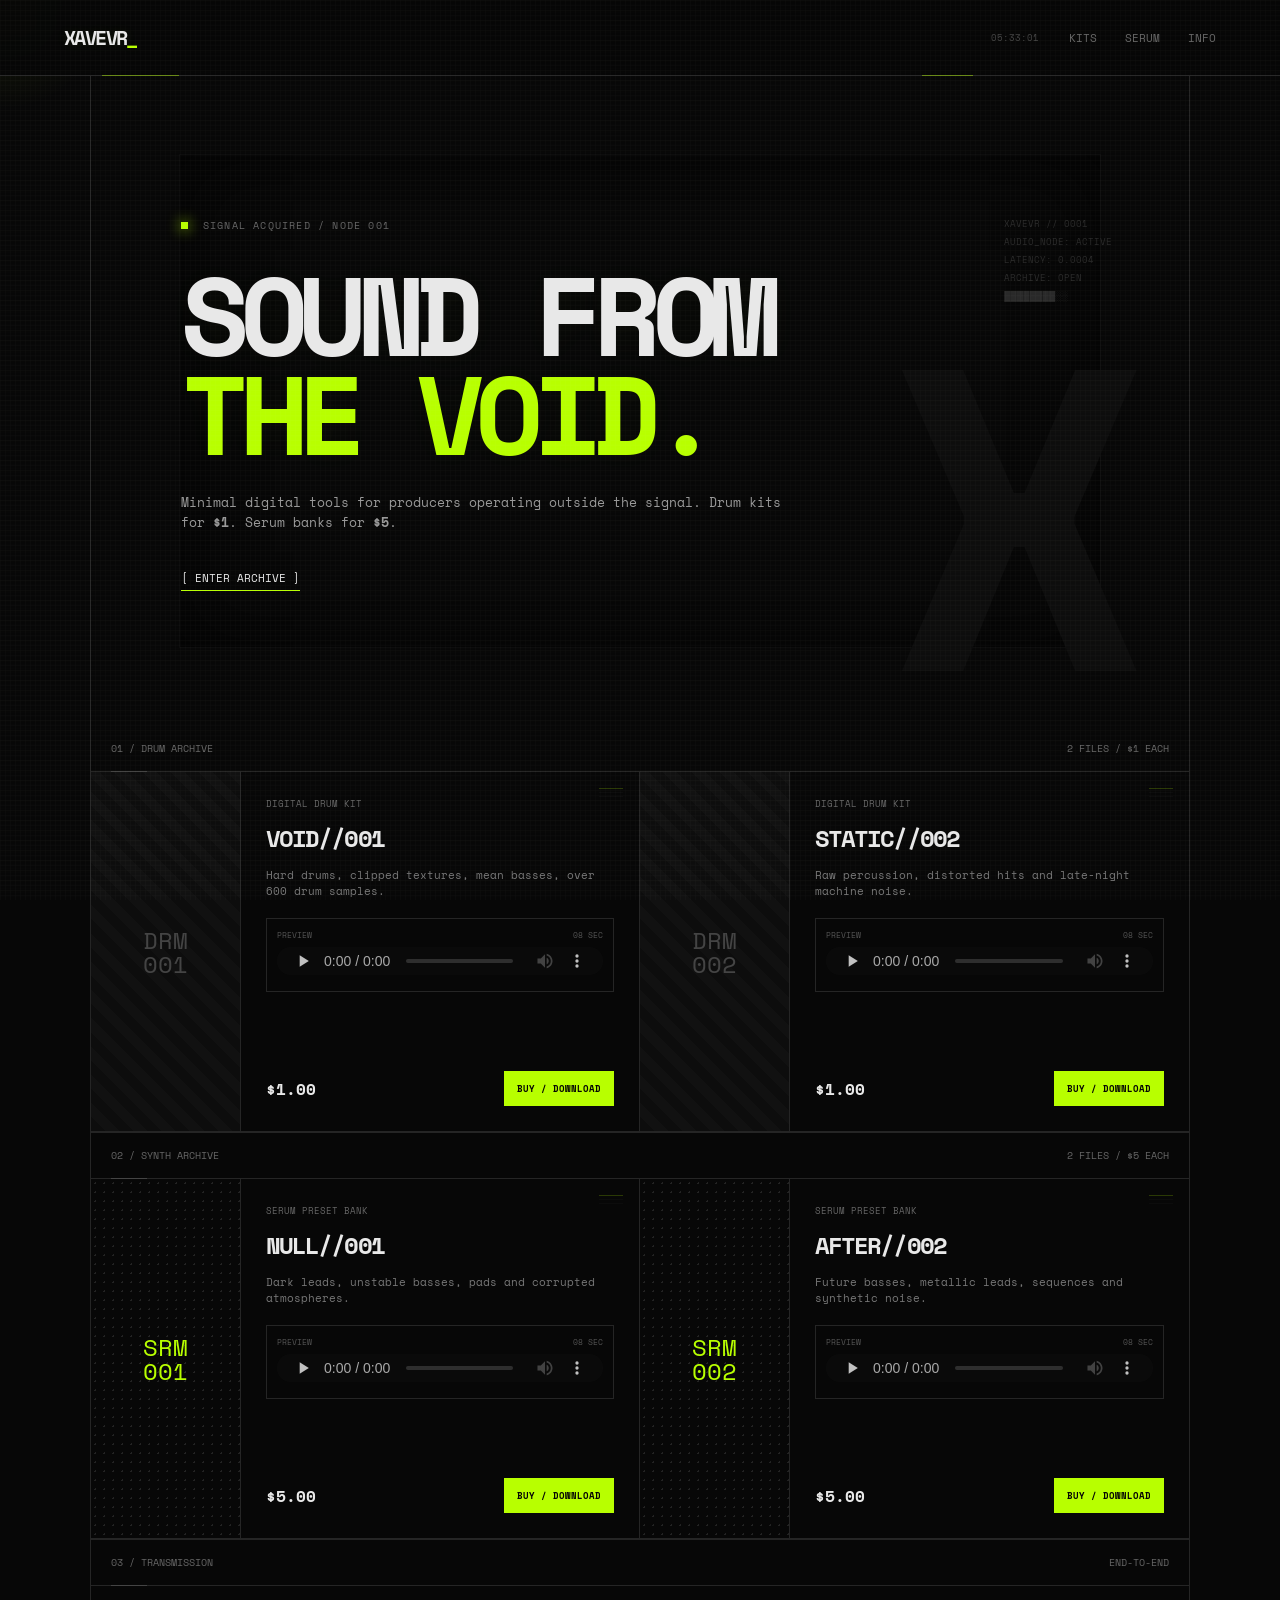
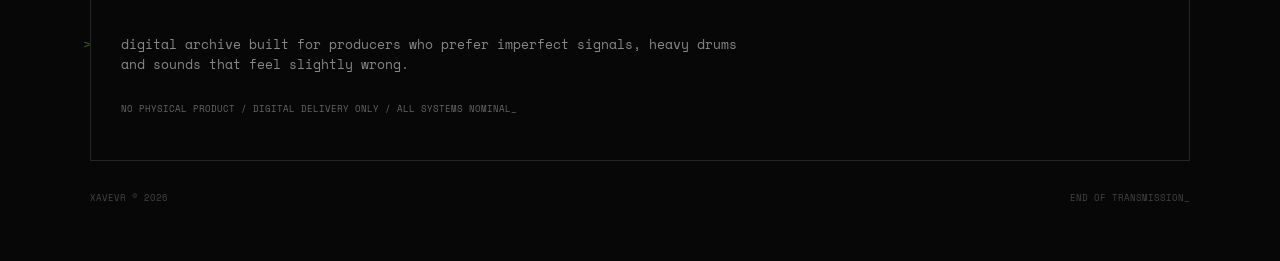
==== commit 9dfb9fe9: "Add files via upload" ====
--- a/index.html
+++ b/index.html
@@ -1,124 +1,6 @@
-<!DOCTYPE html>
-<html lang="en">
-<head>
-<meta charset="UTF-8">
-<meta name="viewport" content="width=device-width, initial-scale=1.0">
-<meta name="description" content="XAVEVR — digital archive built for producers who prefer imperfect signals, heavy drums and sounds that feel slightly wrong.">
-<title>XAVEVR // DIGITAL ARCHIVE</title>
-<link rel="preconnect" href="https://fonts.googleapis.com">
-<link rel="stylesheet" href="https://fonts.googleapis.com/css2?family=IBM+Plex+Mono:wght@400;500&family=Space+Grotesk:wght@400;500;600&display=swap">
-<link rel="stylesheet" href="style.css">
-</head>
-<body>
-<div class="texture"></div>
-
-<header class="header">
-  <a href="#" class="logo">X A V E V R</a>
-  <nav>
-    <a href="#kits">KITS</a>
-    <a href="#banks">BANKS</a>
-    <a href="#about">INFO</a>
-  </nav>
-  <div class="header-icons"><span class="cart">♧</span><i></i><b>—</b></div>
-</header>
-
-<main id="top">
-<section class="hero">
-  <div class="hero-copy">
-    <p>digital archive built for producers who prefer<br>
-    imperfect signals, heavy drums and sounds that<br>
-    feel slightly wrong.</p>
-    <div class="hero-tag"><span></span> HARD DRUMS, CLIPPED TEXTURES, MEAN BASSES, OVER 600 DRUM SAMPLES.</div>
-  </div>
-
-  <div class="hero-image">
-    <div class="orb"></div>
-    <div class="structures">
-      <span></span><span></span><span></span><span></span><span></span>
-      <span></span><span></span><span></span><span></span><span></span>
-    </div>
-    <div class="hero-side">SOUNDS<br>FOR<br>DIFFERENT<br>TOMORROW<div></div></div>
-  </div>
-</section>
-
-<section class="catalog" id="kits">
-  <div class="section-title"><span></span>DRUM KITS</div>
-  <div class="grid">
-
-    <article class="card void-card">
-      <div class="cover void">
-        <div class="cover-name">VOID 001</div>
-        <div class="cover-type">DRUM KIT</div>
-        <div class="cover-brand">XAVEVR</div>
-
-        <div class="hover-panel">
-          <p>Hard drums, clipped textures,<br>mean basses, over 600 drum samples.</p>
-          <div class="audio-row">
-            <button id="play" type="button">▶</button>
-            <span id="time">0:00 / 0:30</span>
-            <input id="seek" type="range" min="0" max="30" step="0.1" value="0">
-            <button id="mute" type="button">◖</button>
-          </div>
-        </div>
-      </div>
-      <h3>VOID 001</h3>
-      <small>DRUM KIT</small>
-      <a class="action buy" href="https://buy.stripe.com/dRm7sLbTkerZ1RLd6C43S00">
-        <span>$1.00</span><i></i><b>BUY NOW</b>
-      </a>
-      <audio id="audio" preload="metadata" src="audio/void-001-preview.wav"></audio>
-    </article>
-
-    <article class="card">
-      <div class="cover static">
-        <div class="cover-name">STATIC 002</div><div class="cover-type">DRUM KIT</div><div class="cover-brand">XAVEVR</div>
-      </div>
-      <h3>STATIC 002</h3><small>DRUM KIT</small>
-      <div class="action soon">COMING SOON</div>
-    </article>
-
-    <article class="card">
-      <div class="cover null">
-        <div class="cover-name">NULL 001</div><div class="cover-type">DRUM KIT</div><div class="cover-brand">XAVEVR</div>
-      </div>
-      <h3>NULL 001</h3><small>DRUM KIT</small>
-      <div class="action soon">COMING SOON</div>
-    </article>
-
-    <article class="card">
-      <div class="cover after">
-        <div class="cover-name">AFTER 002</div><div class="cover-type">DRUM KIT</div><div class="cover-brand">XAVEVR</div>
-      </div>
-      <h3>AFTER 002</h3><small>DRUM KIT</small>
-      <div class="action soon">COMING SOON</div>
-    </article>
-
-  </div>
-</section>
-
-<section class="catalog" id="banks">
-  <div class="section-title"><span></span>SERUM BANKS</div>
-  <div class="grid">
-    <article class="card bank-card"><div class="bank-cover dystopia"><b>DYSTOPIA</b><small>SERUM BANK</small></div><div class="action soon">COMING SOON</div></article>
-    <article class="card bank-card"><div class="bank-cover fracture"><b>FRACTURE</b><small>SERUM BANK</small></div><div class="action soon">COMING SOON</div></article>
-    <article class="card bank-card"><div class="bank-cover oblivion"><b>OBLIVION</b><small>SERUM BANK</small></div><div class="action soon">COMING SOON</div></article>
-    <article class="card bank-card"><div class="bank-cover signal"><b>SIGNAL</b><small>SERUM BANK</small></div><div class="action soon">COMING SOON</div></article>
-  </div>
-</section>
-
-<section class="simple-section" id="about">
-  <div class="section-title"><span></span>ABOUT</div>
-  <p>digital archive built for producers who prefer imperfect signals, heavy drums and sounds that feel slightly wrong.</p>
-</section>
-
-<section class="simple-section contact" id="contact">
-  <div class="section-title"><span></span>CONTACT</div>
-  <p>FOR SIGNALS, RELEASES OR OTHER TRANSMISSIONS.</p>
-  <a href="https://www.instagram.com/xavevr" target="_blank" rel="noopener">INSTAGRAM // @XAVEVR</a>
-</section>
-</main>
-
-<footer><span>© XAVEVR 2026</span><span>END OF TRANSMISSION</span></footer>
-<script src="script.js"></script>
-</body>
-</html>
+<!doctype html><html lang="en"><head><meta charset="utf-8"><meta name="viewport" content="width=device-width,initial-scale=1"><title>XAVEVR — SOUND FROM THE VOID</title><link rel="preconnect" href="https://fonts.googleapis.com"><link rel="stylesheet" href="https://fonts.googleapis.com/css2?family=Space+Mono:wght@400;700&display=swap"><link rel="stylesheet" href="style.css"></head><body><div class="noise"></div><div class="scan"></div><div class="glow"></div><header><a class="logo" href="#">XAVEVR<span>_</span></a><div class="right"><small id="clock">00:00:00</small><nav><a href="#kits">KITS</a><a href="#banks">SERUM</a><a href="#about">INFO</a></nav></div></header><main><section class="hero"><div class="grid"></div><div class="heroText"><small class="status"><i></i> SIGNAL ACQUIRED / NODE 001</small><h1 data-text="SOUND FROM THE VOID.">SOUND FROM<br><em>THE VOID.</em></h1><p>Minimal digital tools for producers operating outside the signal. Drum kits for <b>$1</b>. Serum banks for <b>$5</b>.</p><a class="enter" href="#kits">[ ENTER ARCHIVE ]</a></div><pre> XAVEVR // 0001
+ AUDIO_NODE: ACTIVE
+ LATENCY: 0.0004
+ ARCHIVE: OPEN
+ ████████░░</pre></section>
+<section id="kits" class="archive"><div class="head"><span>01 / DRUM ARCHIVE</span><span>2 FILES / $1 EACH</span></div><div class="products"><article class="product"><div class="art">DRM<br>001</div><div class="info"><small>DIGITAL DRUM KIT</small><h2>VOID//001</h2><p>Hard drums, clipped textures, mean basses, over 600 drum samples.</p><div class="preview"><label>PREVIEW <span>08 SEC</span></label><audio controls preload="none" src="audio/void-001-preview.wav"></audio></div><div class="buy"><strong>$1.00</strong><a href="YOUR_STRIPE_DRUM_KIT_PAYMENT_LINK" target="_blank" rel="noopener">BUY / DOWNLOAD</a></div></div></article><article class="product"><div class="art">DRM<br>002</div><div class="info"><small>DIGITAL DRUM KIT</small><h2>STATIC//002</h2><p>Raw percussion, distorted hits and late-night machine noise.</p><div class="preview"><label>PREVIEW <span>08 SEC</span></label><audio controls preload="none" src="audio/static-002-preview.wav"></audio></div><div class="buy"><strong>$1.00</strong><a href="YOUR_STRIPE_DRUM_KIT_2_PAYMENT_LINK" target="_blank" rel="noopener">BUY / DOWNLOAD</a></div></div></article></div></section><section id="banks" class="archive"><div class="head"><span>02 / SYNTH ARCHIVE</span><span>2 FILES / $5 EACH</span></div><div class="products"><article class="product"><div class="art serum">SRM<br>001</div><div class="info"><small>SERUM PRESET BANK</small><h2>NULL//001</h2><p>Dark leads, unstable basses, pads and corrupted atmospheres.</p><div class="preview"><label>PREVIEW <span>08 SEC</span></label><audio controls preload="none" src="audio/null-001-preview.wav"></audio></div><div class="buy"><strong>$5.00</strong><a href="YOUR_STRIPE_SERUM_BANK_PAYMENT_LINK" target="_blank" rel="noopener">BUY / DOWNLOAD</a></div></div></article><article class="product"><div class="art serum">SRM<br>002</div><div class="info"><small>SERUM PRESET BANK</small><h2>AFTER//002</h2><p>Future basses, metallic leads, sequences and synthetic noise.</p><div class="preview"><label>PREVIEW <span>08 SEC</span></label><audio controls preload="none" src="audio/after-002-preview.wav"></audio></div><div class="buy"><strong>$5.00</strong><a href="YOUR_STRIPE_SERUM_BANK_2_PAYMENT_LINK" target="_blank" rel="noopener">BUY / DOWNLOAD</a></div></div></article></div></section><section id="about" class="about"><div class="head"><span>03 / TRANSMISSION</span><span>END-TO-END</span></div><p>digital archive built for producers who prefer imperfect signals, heavy drums and sounds that feel slightly wrong.</p><small>NO PHYSICAL PRODUCT / DIGITAL DELIVERY ONLY / ALL SYSTEMS NOMINAL_</small></section></main><footer><span>XAVEVR © 2026</span><span id="msg">END OF TRANSMISSION_</span></footer><script src="script.js"></script></body></html>
--- a/style.css
+++ b/style.css
@@ -1,86 +1,35 @@
-@import url('https://fonts.googleapis.com/css2?family=IBM+Plex+Mono:wght@400;500&family=Space+Grotesk:wght@400;500;600&display=swap');
+*{box-sizing:border-box} :root{--bg:#070707;--fg:#e8e8e8;--muted:#666;--line:#252525;--a:#b8ff00}html{scroll-behavior:smooth}body{margin:0;background:var(--bg);color:var(--fg);font-family:"Space Mono",monospace;overflow-x:hidden}body:before{content:"";position:fixed;inset:0;pointer-events:none;z-index:30;opacity:.035;background:linear-gradient(rgba(255,255,255,.5) 1px,transparent 1px),linear-gradient(90deg,rgba(255,255,255,.5) 1px,transparent 1px);background-size:5px 5px}.noise{position:fixed;inset:-50%;z-index:29;pointer-events:none;opacity:.04;background:radial-gradient(#fff .7px,transparent .7px);background-size:4px 4px;animation:n .12s steps(2) infinite}.scan{position:fixed;inset:0;z-index:28;pointer-events:none;background:repeating-linear-gradient(0deg,transparent 0 3px,rgba(255,255,255,.025) 4px)}.glow{position:fixed;width:240px;height:240px;border-radius:50%;pointer-events:none;z-index:2;transform:translate(-50%,-50%);background:radial-gradient(circle,rgba(184,255,0,.08),transparent 65%)}a{color:inherit;text-decoration:none}header{height:76px;border-bottom:1px solid var(--line);display:flex;align-items:center;justify-content:space-between;padding:0 5vw;position:sticky;top:0;background:rgba(7,7,7,.94);backdrop-filter:blur(10px);z-index:20}.logo{font-size:20px;font-weight:700;letter-spacing:-.08em}.logo span{color:var(--a)}.right{display:flex;gap:30px;align-items:center}.right small{font-size:9px;color:#444}nav{display:flex;gap:28px;font-size:11px;color:var(--muted)}nav a:hover{color:var(--a)}main{width:min(1100px,90vw);margin:auto}.hero{height:650px;border-left:1px solid var(--line);border-right:1px solid var(--line);padding:80px 7vw;display:flex;align-items:center;position:relative;overflow:hidden}.grid{position:absolute;inset:0;background:linear-gradient(90deg,transparent 49.9%,#151515 50%,transparent 50.1%),linear-gradient(0deg,transparent 49.9%,#151515 50%,transparent 50.1%);background-size:80px 80px;opacity:.5;animation:g 18s linear infinite}.hero:after{content:"X";position:absolute;right:3vw;bottom:-100px;font-size:430px;font-weight:bold;color:#0d0d0d;z-index:0;animation:f 7s infinite}.heroText{position:relative;z-index:1}.status{font-size:10px;color:var(--muted);letter-spacing:.12em}.status i{display:inline-block;width:7px;height:7px;background:var(--a);margin-right:8px;box-shadow:0 0 14px var(--a);animation:b 1.4s steps(2) infinite}h1{font-size:clamp(52px,10vw,112px);line-height:.88;letter-spacing:-.09em;margin:30px 0}h1 em{font-style:normal;color:var(--a)}.heroText>p{max-width:600px;color:#999;font-size:13px}.enter{display:inline-block;margin-top:25px;border-bottom:1px solid var(--a);font-size:11px;padding-bottom:4px}.hero pre{position:absolute;right:7%;top:20%;z-index:1;color:#292929;font:9px/2 "Space Mono"}.archive,.about{border:1px solid var(--line);border-top:0}.head{display:flex;justify-content:space-between;padding:15px 20px;border-bottom:1px solid var(--line);color:var(--muted);font-size:10px}.products{display:grid;grid-template-columns:repeat(2,1fr)}.product{display:grid;grid-template-columns:150px 1fr;min-height:360px;border-right:1px solid var(--line);border-bottom:1px solid var(--line)}.product:nth-child(even){border-right:0}.art{display:flex;align-items:center;justify-content:center;border-right:1px solid var(--line);background:repeating-linear-gradient(45deg,#0d0d0d 0 10px,#111 10px 20px);font-size:24px;line-height:1;color:#444;text-align:center}.art.serum{background:radial-gradient(#222 1px,transparent 1px);background-size:9px 9px;color:var(--a)}.product:hover .art{color:var(--a);text-shadow:0 0 20px rgba(184,255,0,.2)}.info{padding:25px;display:flex;flex-direction:column}.info>small{font-size:9px;color:var(--muted)}h2{margin:10px 0 0;font-size:24px;letter-spacing:-.08em}.info>p{color:#777;font-size:11px}.preview{border:1px solid var(--line);padding:10px;margin-top:8px}.preview label{display:flex;justify-content:space-between;color:#555;font-size:8px;margin-bottom:6px}audio{width:100%;height:28px;filter:invert(1) grayscale(1);opacity:.75}.buy{display:flex;justify-content:space-between;align-items:center;margin-top:auto;gap:10px}.buy strong{font-size:16px}.buy a{background:var(--a);color:#050505;padding:11px 13px;font-size:9px;font-weight:bold}.buy a:hover{background:#fff}.about{padding-bottom:45px}.about p{max-width:700px;padding:35px 30px 0;color:#888;font-size:13px}.about>small{display:block;padding:15px 30px 0;color:var(--muted);font-size:9px}footer{width:min(1100px,90vw);margin:auto;min-height:100px;padding:30px 0;display:flex;justify-content:space-between;color:#444;font-size:9px}@keyframes n{to{transform:translate(2%,-1%)}}@keyframes g{to{transform:translateY(80px)}}@keyframes b{50%{opacity:.2}}@keyframes f{97%{opacity:.2}98%{opacity:.8}}@media(max-width:720px){.right small{display:none}nav{gap:12px}.hero{height:570px;padding:60px 6vw}.hero pre{display:none}.products{grid-template-columns:1fr}.product,.product:nth-child(even){border-right:0}.art{min-height:210px}footer{flex-direction:column;gap:10px}}
+/* XAVEVR // INDUSTRIAL SIGNAL OVERDRIVE */
+body:after{content:"";position:fixed;inset:0;pointer-events:none;z-index:27;opacity:.055;background:repeating-linear-gradient(0deg,transparent 0 8px,rgba(184,255,0,.08) 9px,transparent 10px);mix-blend-mode:screen;animation:signalRoll 9s linear infinite}
+header:after{content:"";position:absolute;left:0;right:0;bottom:-1px;height:1px;background:linear-gradient(90deg,transparent 0 8%,var(--a) 8% 14%,transparent 14% 72%,var(--a) 72% 76%,transparent 76%);opacity:.45;animation:linePulse 3s steps(2) infinite}
+.logo{position:relative;text-shadow:0 0 12px rgba(184,255,0,.08);animation:logoFlicker 8s steps(1) infinite}.logo:after{content:"XAVEVR_";position:absolute;inset:0;color:#fff;opacity:0;transform:translate(2px,-1px);clip-path:inset(45% 0 35% 0);animation:logoGhost 5.5s steps(1) infinite}
+nav a{position:relative;transition:color .15s,text-shadow .15s}nav a:before{content:"//";position:absolute;left:-14px;opacity:0;color:var(--a);transition:opacity .15s}nav a:hover:before{opacity:1}nav a:hover{text-shadow:2px 0 rgba(184,255,0,.3),-2px 0 rgba(255,255,255,.18)}
+.hero{isolation:isolate}.heroText{animation:bootIn .8s ease-out both}.hero:before{content:"";position:absolute;inset:12% 8%;border:1px solid rgba(255,255,255,.025);pointer-events:none;box-shadow:inset 0 0 80px rgba(0,0,0,.65)}
+h1{position:relative;text-shadow:0 0 30px rgba(184,255,0,.025)}h1:before,h1:after{content:attr(data-text);position:absolute;left:0;top:0;width:100%;height:100%;pointer-events:none;opacity:0}.hero:hover h1:before{color:#fff;opacity:.22;transform:translate(-3px,1px);clip-path:inset(10% 0 72% 0);animation:glitchSlice .28s steps(2)}.hero:hover h1:after{color:var(--a);opacity:.25;transform:translate(3px,-1px);clip-path:inset(58% 0 22% 0);animation:glitchSlice .2s steps(2)}
+.enter{position:relative;transition:letter-spacing .2s,text-shadow .2s}.enter:hover{letter-spacing:.08em;text-shadow:0 0 12px rgba(184,255,0,.35)}.enter:before{content:"";position:absolute;left:-8px;right:-8px;top:50%;height:1px;background:var(--a);opacity:0;transform:scaleX(0);transition:.2s}.enter:hover:before{opacity:.25;transform:scaleX(1)}
+.product{position:relative;overflow:hidden;transition:background .2s,transform .2s}.product:before{content:"";position:absolute;top:0;bottom:0;left:-30%;width:8%;background:rgba(184,255,0,.5);opacity:0;transform:skewX(-18deg);pointer-events:none}.product:hover{background:rgba(255,255,255,.012)}.product:hover:before{opacity:.18;animation:sweep .55s ease-out}.product:nth-child(3n) .art{animation:artJitter 7s steps(1) infinite}.product:nth-child(2n) .art{animation:artFlicker 11s steps(1) infinite}
+.art{position:relative;overflow:hidden}.art:after{content:"/// SIGNAL LOST ///";position:absolute;bottom:10px;left:0;right:0;font-size:6px;letter-spacing:.18em;color:#252525;white-space:nowrap;transform:translateX(-110%);animation:artifact 8s linear infinite}.product:hover .art:after{color:var(--a);opacity:.45}.info{position:relative}.info:after{content:"";position:absolute;right:16px;top:16px;width:24px;height:1px;background:var(--a);opacity:.2;box-shadow:0 4px #222,0 8px #222}.preview{position:relative;overflow:hidden}.preview:before{content:"";position:absolute;left:0;right:0;top:-2px;height:2px;background:var(--a);opacity:.18;animation:audioScan 2.4s linear infinite}audio:focus{outline:1px solid var(--a)}
+.buy a{position:relative;overflow:hidden;transition:transform .12s,box-shadow .12s}.buy a:after{content:"";position:absolute;inset:0;background:repeating-linear-gradient(90deg,transparent 0 5px,rgba(0,0,0,.18) 6px 7px);transform:translateX(-100%)}.buy a:hover{transform:translateY(-1px);box-shadow:0 0 18px rgba(184,255,0,.14)}.buy a:hover:after{animation:buttonNoise .35s steps(3)}
+.head{position:relative}.head:after{content:"";width:36px;height:1px;background:#444;position:absolute;bottom:-1px;left:20px;animation:headTick 4s steps(4) infinite}
+.about p{position:relative}.about p:before{content:">";position:absolute;left:12px;color:var(--a);opacity:.35;transform:translateX(-20px);animation:cursorBlink 1s steps(2) infinite}
+.glow{mix-blend-mode:screen;transition:opacity .15s}.scan{opacity:.75}.noise{animation:n .09s steps(2) infinite}
 
-*{box-sizing:border-box}
-html{scroll-behavior:smooth}
-body{margin:0;background:#050505;color:#ededed;font-family:"IBM Plex Mono",monospace;overflow-x:hidden}
-a{color:inherit;text-decoration:none}
-body:before{content:"";position:fixed;inset:0;pointer-events:none;z-index:50;opacity:.055;background:repeating-linear-gradient(0deg,transparent 0 4px,#fff 5px)}
-.texture{position:fixed;inset:0;pointer-events:none;z-index:49;opacity:.06;background-image:radial-gradient(circle,#fff .65px,transparent .7px);background-size:5px 5px}
-
-.header{height:73px;border-bottom:1px solid #303030;display:grid;grid-template-columns:1fr auto 1fr;align-items:center;padding:0 5%;background:#050505;position:sticky;top:0;z-index:40}
-.logo{font-family:"Space Grotesk",sans-serif;font-size:27px;letter-spacing:.31em;font-weight:500}
-.header nav{display:flex;gap:38px}
-.header nav a{font-size:12px;letter-spacing:.22em;color:#ddd}
-.header nav a:hover{color:#777}
-.header-icons{justify-self:end;display:flex;align-items:center;gap:17px;color:#ddd}
-.header-icons .cart{font-size:25px;transform:rotate(180deg);display:block}
-.header-icons i{height:28px;width:1px;background:#555}
-.header-icons b{font-size:20px;font-weight:400}
-
-main{width:90%;max-width:1380px;margin:auto}
-.hero{height:285px;border-bottom:1px solid #555;display:grid;grid-template-columns:1fr 1.08fr;position:relative;overflow:hidden}
-.hero-copy{padding:75px 8px 0;position:relative;z-index:5}
-.hero-copy p{font-size:14px;line-height:1.8;letter-spacing:.055em;margin:0;color:#ddd}
-.hero-tag{display:flex;align-items:center;gap:14px;margin-top:29px;font-size:10px;letter-spacing:.16em;color:#9a9a9a}
-.hero-tag span{display:block;width:27px;height:1px;background:#aaa}
-.hero-image{position:relative;overflow:hidden;background:linear-gradient(110deg,#080808,#171717 50%,#070707)}
-.hero-image:before{content:"";position:absolute;inset:0;background:repeating-linear-gradient(90deg,transparent 0 32px,rgba(255,255,255,.025) 33px,transparent 34px),linear-gradient(180deg,rgba(255,255,255,.03),transparent 48%,#050505)}
-.orb{position:absolute;width:295px;height:295px;border-radius:50%;right:12%;top:-84px;background:radial-gradient(circle at 36% 33%,#555,#242424 41%,#080808 72%);box-shadow:0 0 60px #000}
-.structures{position:absolute;bottom:0;left:0;right:0;height:53%;display:flex;align-items:flex-end;gap:3px;padding:0 3%;background:linear-gradient(180deg,transparent,#050505 28%)}
-.structures span{display:block;width:8%;border-top:1px solid #555;background:linear-gradient(180deg,#333,#090909);opacity:.75}
-.structures span:nth-child(1){height:52%}.structures span:nth-child(2){height:76%}.structures span:nth-child(3){height:63%}.structures span:nth-child(4){height:92%}.structures span:nth-child(5){height:58%}.structures span:nth-child(6){height:72%}.structures span:nth-child(7){height:47%}.structures span:nth-child(8){height:84%}.structures span:nth-child(9){height:62%}.structures span:nth-child(10){height:76%}
-.hero-side{position:absolute;z-index:4;right:15px;top:83px;font-size:8px;line-height:2.05;letter-spacing:.25em;color:#aaa}
-.hero-side div{width:25px;height:1px;background:#aaa;margin-top:9px}
-
-.catalog{padding-top:28px}
-.section-title{display:flex;align-items:center;gap:17px;font-size:17px;letter-spacing:.3em;margin-bottom:17px}
-.section-title span{width:23px;height:1px;background:#aaa}
-.grid{display:grid;grid-template-columns:repeat(4,1fr);gap:20px}
-.card{border:1px solid #424242;padding:15px;background:#080808;min-width:0}
-.cover{aspect-ratio:1/1;position:relative;overflow:hidden;border:1px solid #222;display:flex;align-items:center;justify-content:center;text-align:center}
-.cover:before{content:"";position:absolute;inset:0;background:repeating-linear-gradient(0deg,transparent 0 8px,rgba(255,255,255,.035) 9px),repeating-linear-gradient(90deg,transparent 0 23px,rgba(255,255,255,.025) 24px)}
-.cover:after{content:"";position:absolute;inset:0;background:radial-gradient(circle at 50% 45%,transparent 0 18%,rgba(0,0,0,.58) 75%)}
-.void{background:radial-gradient(circle at 50% 30%,#666,transparent 16%),linear-gradient(140deg,#090909 20%,#383838 21% 26%,#111 27% 55%,#333 56% 60%,#080808 61%)}
-.static{background:linear-gradient(90deg,#090909,#383838 47%,#0b0b0b)}
-.null{background:linear-gradient(135deg,#090909 20%,#414141 21% 26%,#101010 27% 57%,#303030 58% 61%,#080808)}
-.after{background:radial-gradient(circle at 58% 28%,#555,transparent 22%),linear-gradient(145deg,#0a0a0a,#393939 47%,#090909 48%)}
-.cover-name{position:relative;z-index:3;font-family:"Space Grotesk",sans-serif;font-size:23px;letter-spacing:.24em}
-.cover-type{position:absolute;z-index:3;top:58%;left:0;right:0;font-size:8px;letter-spacing:.34em;color:#aaa}
-.cover-brand{position:absolute;z-index:3;bottom:12px;left:0;right:0;font-size:8px;letter-spacing:.4em;color:#888}
-.card h3{font-size:16px;font-weight:400;letter-spacing:.18em;margin:16px 0 7px}
-.card>small{font-size:9px;letter-spacing:.25em;color:#999}
-.action{height:50px;border:1px solid #777;margin-top:12px;display:flex;align-items:center;justify-content:center;letter-spacing:.19em;font-size:11px}
-.buy{justify-content:stretch}.buy span,.buy b{width:50%;text-align:center;font-weight:400}.buy i{width:1px;height:24px;background:#777}.buy:hover{background:#eee;color:#000}.buy:hover i{background:#000}
-.soon{color:#aaa}
-.void-card{position:relative}
-.hover-panel{position:absolute;z-index:7;left:18px;right:18px;top:29%;padding:14px;background:rgba(4,4,4,.94);border:1px solid #444;opacity:0;transform:translateY(8px);transition:opacity .22s ease,transform .22s ease}
-.void-card:hover .hover-panel{opacity:1;transform:none}
-.hover-panel p{font-size:11px;line-height:1.6;margin:0 0 12px;text-align:left}
-.audio-row{display:grid;grid-template-columns:24px 61px 1fr 22px;align-items:center;gap:7px}
-.audio-row button{border:0;background:none;color:#fff;padding:0;cursor:pointer}
-.audio-row button:first-child{font-size:15px}.audio-row button:last-child{font-size:14px}
-.audio-row span{font-size:8px;color:#aaa}
-.audio-row input{width:100%;accent-color:#ddd}
-.bank-card{padding:14px}
-.bank-cover{aspect-ratio:1.35/1;border:1px solid #222;position:relative;overflow:hidden}
-.bank-cover:before{content:"";position:absolute;inset:0;background:repeating-linear-gradient(90deg,transparent 0 18px,rgba(255,255,255,.03) 19px),repeating-linear-gradient(0deg,transparent 0 10px,rgba(255,255,255,.025) 11px)}
-.bank-cover b{position:absolute;left:18px;top:22px;font-size:16px;font-weight:400;letter-spacing:.24em}.bank-cover small{position:absolute;left:18px;top:49px;font-size:8px;letter-spacing:.24em;color:#888}
-.dystopia{background:linear-gradient(135deg,#262626,#080808 58%,#353535)}.fracture{background:linear-gradient(55deg,#090909 34%,#484848 35% 41%,#111 42% 65%,#3b3b3b 66%,#080808)}.oblivion{background:radial-gradient(circle at 28% 64%,#444,transparent 22%),linear-gradient(110deg,#080808,#292929,#070707)}.signal{background:repeating-linear-gradient(90deg,#080808 0 13px,#2d2d2d 14px 17px,#090909 18px 30px)}
-.bank-card .action{margin-top:13px}
-.simple-section{border-top:1px solid #292929;margin-top:58px;padding-top:28px;padding-bottom:42px}
-.simple-section p{font-size:12px;line-height:1.9;color:#888;max-width:750px}
-.contact a{display:inline-block;margin-top:10px;border-bottom:1px solid #555;padding-bottom:6px;font-size:10px;letter-spacing:.17em}
-footer{border-top:1px solid #292929;margin-top:15px;padding:24px 5%;display:flex;justify-content:space-between;color:#555;font-size:9px;letter-spacing:.2em}
-
-@media(max-width:900px){
-  .header{grid-template-columns:1fr auto}.header nav{display:none}
-  .hero{height:auto;min-height:500px;grid-template-columns:1fr}.hero-image{position:absolute;inset:0;opacity:.58}.hero-copy{padding:75px 5% 80px}
-  .grid{grid-template-columns:repeat(2,1fr)}
-}
-@media(max-width:560px){
-  .header{padding:0 14px}.logo{font-size:21px}
-  main{width:calc(100% - 28px)}.hero{min-height:440px}.hero-copy{padding:55px 10px}.hero-copy p{font-size:12px}.hero-tag{font-size:8px;line-height:1.7}.orb{width:210px;height:210px;right:2%;top:90px}
-  .grid{grid-template-columns:1fr}.card{padding:11px}.bank-card{padding:11px}.section-title{font-size:15px}
-  footer{padding:22px 14px;flex-direction:column;gap:10px}
-}
-@media(prefers-reduced-motion:reduce){html{scroll-behavior:auto}}
+@keyframes signalRoll{0%{transform:translateY(-8%)}100%{transform:translateY(8%)}}
+@keyframes linePulse{0%,91%{opacity:.2}92%{opacity:.8}93%{opacity:.15}96%{opacity:.55}100%{opacity:.2}}
+@keyframes logoFlicker{0%,91%,100%{opacity:1}92%{opacity:.5}93%{opacity:1}95%{opacity:.75}}
+@keyframes logoGhost{0%,88%,100%{opacity:0}89%{opacity:.45;transform:translate(-3px,1px)}90%{opacity:0}91%{opacity:.25;transform:translate(3px,-1px)}}
+@keyframes bootIn{from{opacity:0;transform:translateY(8px);filter:blur(3px)}to{opacity:1;transform:none;filter:none}}
+@keyframes glitchSlice{0%{transform:translate(0)}30%{transform:translate(5px,-1px)}60%{transform:translate(-4px,1px)}100%{transform:translate(0)}}
+@keyframes sweep{0%{left:-30%}100%{left:130%}}
+@keyframes artifact{0%,65%{transform:translateX(-110%)}75%,100%{transform:translateX(110%)}}
+@keyframes audioScan{0%{top:-2px}100%{top:calc(100% + 2px)}}
+@keyframes buttonNoise{0%{transform:translateX(-100%)}100%{transform:translateX(100%)}}
+@keyframes headTick{0%,70%{transform:scaleX(1);opacity:.25}72%{transform:scaleX(3);opacity:.7}74%{transform:scaleX(.4);opacity:.1}100%{transform:scaleX(1);opacity:.25}}
+@keyframes cursorBlink{50%{opacity:.05}}
+@keyframes artJitter{0%,96%,100%{transform:none;filter:none}97%{transform:translate(1px,-1px);filter:contrast(1.4)}98%{transform:translate(-1px,1px);filter:brightness(1.25)}}
+@keyframes artFlicker{0%,94%,100%{opacity:1}95%{opacity:.75}96%{opacity:1}}
+@media(prefers-reduced-motion:reduce){*,*:before,*:after{animation:none!important;transition:none!important}.glow{display:none}body:after{display:none}}
+.signal-hit body{animation:frameDistort .14s steps(2)}
+.signal-hit body:after{opacity:.18;transform:translateX(5px)}
+.signal-hit .heroText{filter:contrast(1.35)}
+@keyframes frameDistort{0%,100%{transform:none}25%{transform:translateX(-2px)}50%{transform:translateX(3px)}75%{transform:translateX(-1px)}}
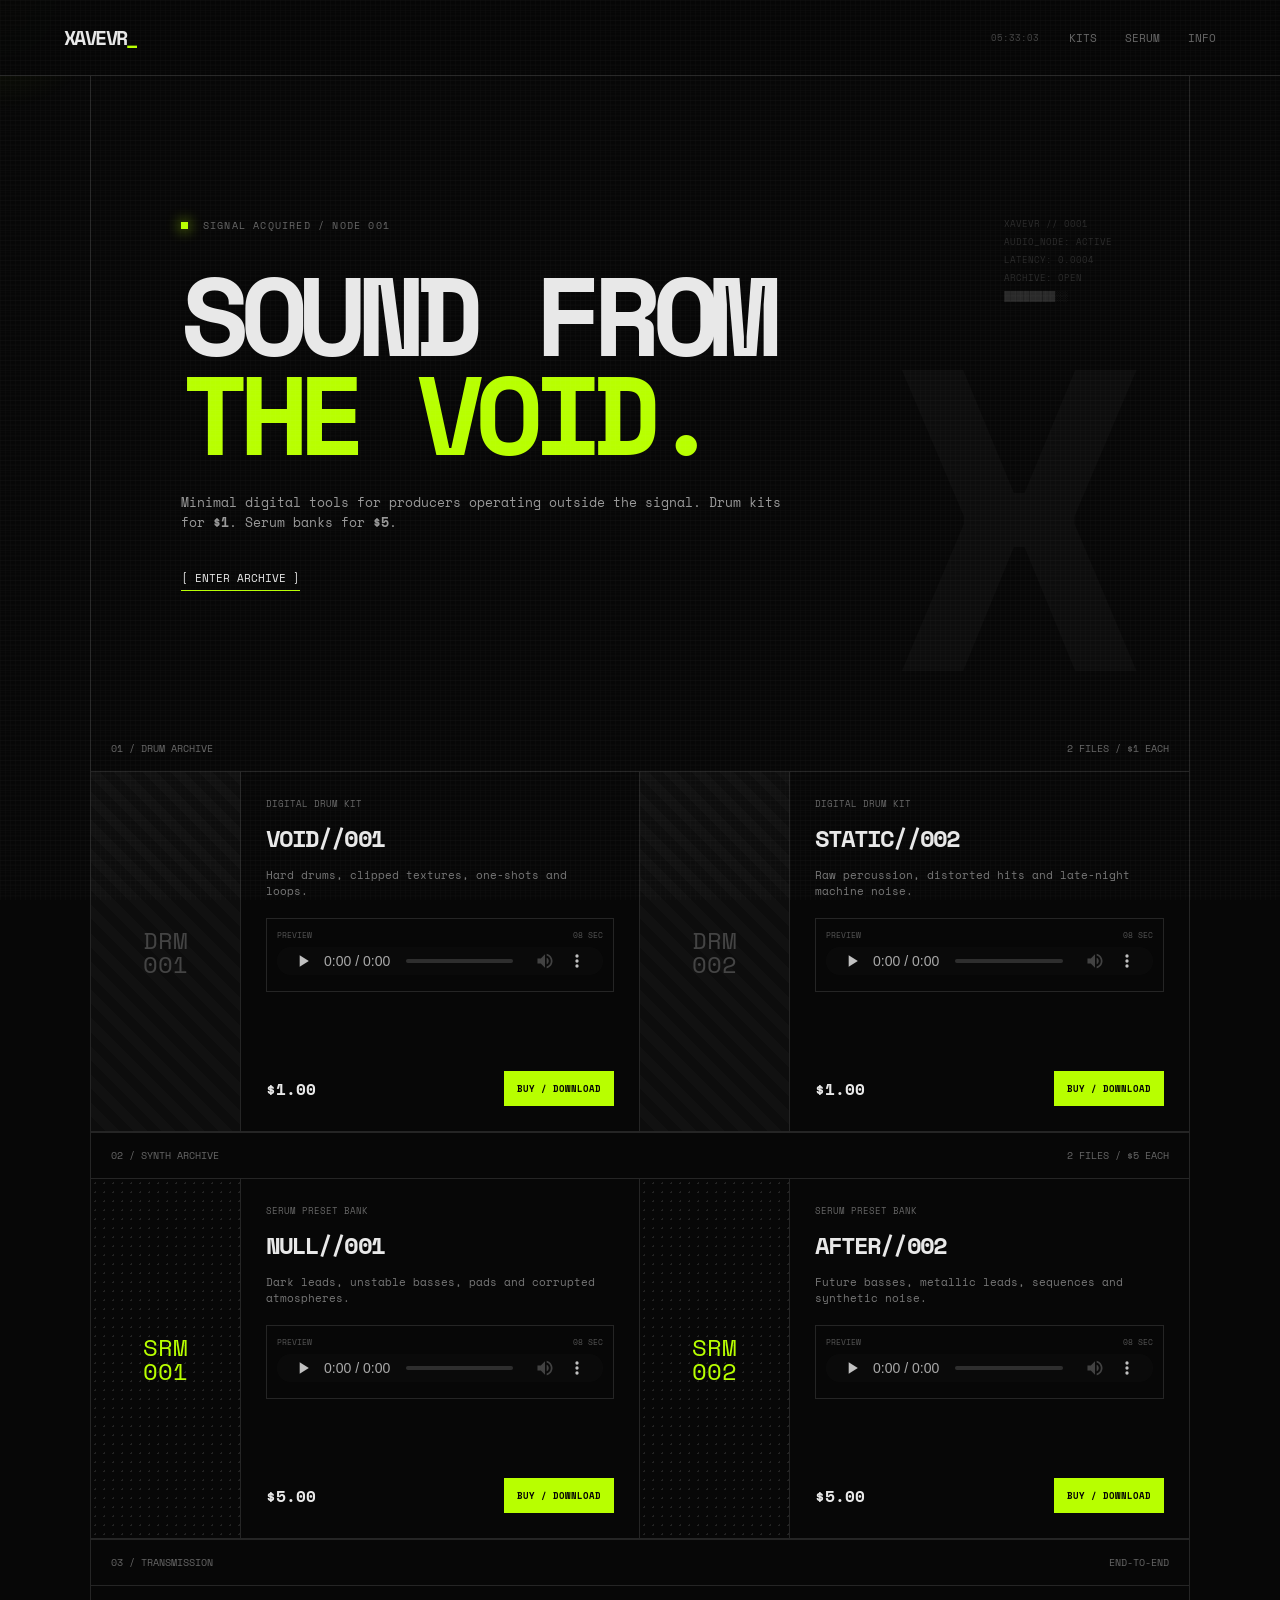
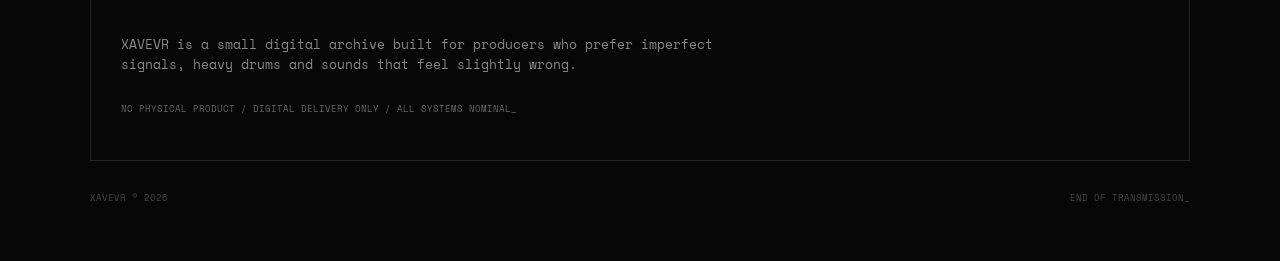
==== commit 7faae6df: "Add files via upload" ====
--- a/index.html
+++ b/index.html
@@ -3,4 +3,4 @@
  LATENCY: 0.0004
  ARCHIVE: OPEN
  ████████░░</pre></section>
-<section id="kits" class="archive"><div class="head"><span>01 / DRUM ARCHIVE</span><span>2 FILES / $1 EACH</span></div><div class="products"><article class="product"><div class="art">DRM<br>001</div><div class="info"><small>DIGITAL DRUM KIT</small><h2>VOID//001</h2><p>Hard drums, clipped textures, mean basses, over 600 drum samples.</p><div class="preview"><label>PREVIEW <span>08 SEC</span></label><audio controls preload="none" src="audio/void-001-preview.wav"></audio></div><div class="buy"><strong>$1.00</strong><a href="YOUR_STRIPE_DRUM_KIT_PAYMENT_LINK" target="_blank" rel="noopener">BUY / DOWNLOAD</a></div></div></article><article class="product"><div class="art">DRM<br>002</div><div class="info"><small>DIGITAL DRUM KIT</small><h2>STATIC//002</h2><p>Raw percussion, distorted hits and late-night machine noise.</p><div class="preview"><label>PREVIEW <span>08 SEC</span></label><audio controls preload="none" src="audio/static-002-preview.wav"></audio></div><div class="buy"><strong>$1.00</strong><a href="YOUR_STRIPE_DRUM_KIT_2_PAYMENT_LINK" target="_blank" rel="noopener">BUY / DOWNLOAD</a></div></div></article></div></section><section id="banks" class="archive"><div class="head"><span>02 / SYNTH ARCHIVE</span><span>2 FILES / $5 EACH</span></div><div class="products"><article class="product"><div class="art serum">SRM<br>001</div><div class="info"><small>SERUM PRESET BANK</small><h2>NULL//001</h2><p>Dark leads, unstable basses, pads and corrupted atmospheres.</p><div class="preview"><label>PREVIEW <span>08 SEC</span></label><audio controls preload="none" src="audio/null-001-preview.wav"></audio></div><div class="buy"><strong>$5.00</strong><a href="YOUR_STRIPE_SERUM_BANK_PAYMENT_LINK" target="_blank" rel="noopener">BUY / DOWNLOAD</a></div></div></article><article class="product"><div class="art serum">SRM<br>002</div><div class="info"><small>SERUM PRESET BANK</small><h2>AFTER//002</h2><p>Future basses, metallic leads, sequences and synthetic noise.</p><div class="preview"><label>PREVIEW <span>08 SEC</span></label><audio controls preload="none" src="audio/after-002-preview.wav"></audio></div><div class="buy"><strong>$5.00</strong><a href="YOUR_STRIPE_SERUM_BANK_2_PAYMENT_LINK" target="_blank" rel="noopener">BUY / DOWNLOAD</a></div></div></article></div></section><section id="about" class="about"><div class="head"><span>03 / TRANSMISSION</span><span>END-TO-END</span></div><p>digital archive built for producers who prefer imperfect signals, heavy drums and sounds that feel slightly wrong.</p><small>NO PHYSICAL PRODUCT / DIGITAL DELIVERY ONLY / ALL SYSTEMS NOMINAL_</small></section></main><footer><span>XAVEVR © 2026</span><span id="msg">END OF TRANSMISSION_</span></footer><script src="script.js"></script></body></html>+<section id="kits" class="archive"><div class="head"><span>01 / DRUM ARCHIVE</span><span>2 FILES / $1 EACH</span></div><div class="products"><article class="product"><div class="art">DRM<br>001</div><div class="info"><small>DIGITAL DRUM KIT</small><h2>VOID//001</h2><p>Hard drums, clipped textures, one-shots and loops.</p><div class="preview"><label>PREVIEW <span>08 SEC</span></label><audio controls preload="none" src="audio/void-001-preview.wav"></audio></div><div class="buy"><strong>$1.00</strong><a href="YOUR_STRIPE_DRUM_KIT_PAYMENT_LINK" target="_blank" rel="noopener">BUY / DOWNLOAD</a></div></div></article><article class="product"><div class="art">DRM<br>002</div><div class="info"><small>DIGITAL DRUM KIT</small><h2>STATIC//002</h2><p>Raw percussion, distorted hits and late-night machine noise.</p><div class="preview"><label>PREVIEW <span>08 SEC</span></label><audio controls preload="none" src="audio/static-002-preview.wav"></audio></div><div class="buy"><strong>$1.00</strong><a href="YOUR_STRIPE_DRUM_KIT_2_PAYMENT_LINK" target="_blank" rel="noopener">BUY / DOWNLOAD</a></div></div></article></div></section><section id="banks" class="archive"><div class="head"><span>02 / SYNTH ARCHIVE</span><span>2 FILES / $5 EACH</span></div><div class="products"><article class="product"><div class="art serum">SRM<br>001</div><div class="info"><small>SERUM PRESET BANK</small><h2>NULL//001</h2><p>Dark leads, unstable basses, pads and corrupted atmospheres.</p><div class="preview"><label>PREVIEW <span>08 SEC</span></label><audio controls preload="none" src="audio/null-001-preview.wav"></audio></div><div class="buy"><strong>$5.00</strong><a href="YOUR_STRIPE_SERUM_BANK_PAYMENT_LINK" target="_blank" rel="noopener">BUY / DOWNLOAD</a></div></div></article><article class="product"><div class="art serum">SRM<br>002</div><div class="info"><small>SERUM PRESET BANK</small><h2>AFTER//002</h2><p>Future basses, metallic leads, sequences and synthetic noise.</p><div class="preview"><label>PREVIEW <span>08 SEC</span></label><audio controls preload="none" src="audio/after-002-preview.wav"></audio></div><div class="buy"><strong>$5.00</strong><a href="YOUR_STRIPE_SERUM_BANK_2_PAYMENT_LINK" target="_blank" rel="noopener">BUY / DOWNLOAD</a></div></div></article></div></section><section id="about" class="about"><div class="head"><span>03 / TRANSMISSION</span><span>END-TO-END</span></div><p>XAVEVR is a small digital archive built for producers who prefer imperfect signals, heavy drums and sounds that feel slightly wrong.</p><small>NO PHYSICAL PRODUCT / DIGITAL DELIVERY ONLY / ALL SYSTEMS NOMINAL_</small></section></main><footer><span>XAVEVR © 2026</span><span id="msg">END OF TRANSMISSION_</span></footer><script src="script.js"></script></body></html>
--- a/style.css
+++ b/style.css
@@ -1,35 +1 @@
-*{box-sizing:border-box} :root{--bg:#070707;--fg:#e8e8e8;--muted:#666;--line:#252525;--a:#b8ff00}html{scroll-behavior:smooth}body{margin:0;background:var(--bg);color:var(--fg);font-family:"Space Mono",monospace;overflow-x:hidden}body:before{content:"";position:fixed;inset:0;pointer-events:none;z-index:30;opacity:.035;background:linear-gradient(rgba(255,255,255,.5) 1px,transparent 1px),linear-gradient(90deg,rgba(255,255,255,.5) 1px,transparent 1px);background-size:5px 5px}.noise{position:fixed;inset:-50%;z-index:29;pointer-events:none;opacity:.04;background:radial-gradient(#fff .7px,transparent .7px);background-size:4px 4px;animation:n .12s steps(2) infinite}.scan{position:fixed;inset:0;z-index:28;pointer-events:none;background:repeating-linear-gradient(0deg,transparent 0 3px,rgba(255,255,255,.025) 4px)}.glow{position:fixed;width:240px;height:240px;border-radius:50%;pointer-events:none;z-index:2;transform:translate(-50%,-50%);background:radial-gradient(circle,rgba(184,255,0,.08),transparent 65%)}a{color:inherit;text-decoration:none}header{height:76px;border-bottom:1px solid var(--line);display:flex;align-items:center;justify-content:space-between;padding:0 5vw;position:sticky;top:0;background:rgba(7,7,7,.94);backdrop-filter:blur(10px);z-index:20}.logo{font-size:20px;font-weight:700;letter-spacing:-.08em}.logo span{color:var(--a)}.right{display:flex;gap:30px;align-items:center}.right small{font-size:9px;color:#444}nav{display:flex;gap:28px;font-size:11px;color:var(--muted)}nav a:hover{color:var(--a)}main{width:min(1100px,90vw);margin:auto}.hero{height:650px;border-left:1px solid var(--line);border-right:1px solid var(--line);padding:80px 7vw;display:flex;align-items:center;position:relative;overflow:hidden}.grid{position:absolute;inset:0;background:linear-gradient(90deg,transparent 49.9%,#151515 50%,transparent 50.1%),linear-gradient(0deg,transparent 49.9%,#151515 50%,transparent 50.1%);background-size:80px 80px;opacity:.5;animation:g 18s linear infinite}.hero:after{content:"X";position:absolute;right:3vw;bottom:-100px;font-size:430px;font-weight:bold;color:#0d0d0d;z-index:0;animation:f 7s infinite}.heroText{position:relative;z-index:1}.status{font-size:10px;color:var(--muted);letter-spacing:.12em}.status i{display:inline-block;width:7px;height:7px;background:var(--a);margin-right:8px;box-shadow:0 0 14px var(--a);animation:b 1.4s steps(2) infinite}h1{font-size:clamp(52px,10vw,112px);line-height:.88;letter-spacing:-.09em;margin:30px 0}h1 em{font-style:normal;color:var(--a)}.heroText>p{max-width:600px;color:#999;font-size:13px}.enter{display:inline-block;margin-top:25px;border-bottom:1px solid var(--a);font-size:11px;padding-bottom:4px}.hero pre{position:absolute;right:7%;top:20%;z-index:1;color:#292929;font:9px/2 "Space Mono"}.archive,.about{border:1px solid var(--line);border-top:0}.head{display:flex;justify-content:space-between;padding:15px 20px;border-bottom:1px solid var(--line);color:var(--muted);font-size:10px}.products{display:grid;grid-template-columns:repeat(2,1fr)}.product{display:grid;grid-template-columns:150px 1fr;min-height:360px;border-right:1px solid var(--line);border-bottom:1px solid var(--line)}.product:nth-child(even){border-right:0}.art{display:flex;align-items:center;justify-content:center;border-right:1px solid var(--line);background:repeating-linear-gradient(45deg,#0d0d0d 0 10px,#111 10px 20px);font-size:24px;line-height:1;color:#444;text-align:center}.art.serum{background:radial-gradient(#222 1px,transparent 1px);background-size:9px 9px;color:var(--a)}.product:hover .art{color:var(--a);text-shadow:0 0 20px rgba(184,255,0,.2)}.info{padding:25px;display:flex;flex-direction:column}.info>small{font-size:9px;color:var(--muted)}h2{margin:10px 0 0;font-size:24px;letter-spacing:-.08em}.info>p{color:#777;font-size:11px}.preview{border:1px solid var(--line);padding:10px;margin-top:8px}.preview label{display:flex;justify-content:space-between;color:#555;font-size:8px;margin-bottom:6px}audio{width:100%;height:28px;filter:invert(1) grayscale(1);opacity:.75}.buy{display:flex;justify-content:space-between;align-items:center;margin-top:auto;gap:10px}.buy strong{font-size:16px}.buy a{background:var(--a);color:#050505;padding:11px 13px;font-size:9px;font-weight:bold}.buy a:hover{background:#fff}.about{padding-bottom:45px}.about p{max-width:700px;padding:35px 30px 0;color:#888;font-size:13px}.about>small{display:block;padding:15px 30px 0;color:var(--muted);font-size:9px}footer{width:min(1100px,90vw);margin:auto;min-height:100px;padding:30px 0;display:flex;justify-content:space-between;color:#444;font-size:9px}@keyframes n{to{transform:translate(2%,-1%)}}@keyframes g{to{transform:translateY(80px)}}@keyframes b{50%{opacity:.2}}@keyframes f{97%{opacity:.2}98%{opacity:.8}}@media(max-width:720px){.right small{display:none}nav{gap:12px}.hero{height:570px;padding:60px 6vw}.hero pre{display:none}.products{grid-template-columns:1fr}.product,.product:nth-child(even){border-right:0}.art{min-height:210px}footer{flex-direction:column;gap:10px}}
-/* XAVEVR // INDUSTRIAL SIGNAL OVERDRIVE */
-body:after{content:"";position:fixed;inset:0;pointer-events:none;z-index:27;opacity:.055;background:repeating-linear-gradient(0deg,transparent 0 8px,rgba(184,255,0,.08) 9px,transparent 10px);mix-blend-mode:screen;animation:signalRoll 9s linear infinite}
-header:after{content:"";position:absolute;left:0;right:0;bottom:-1px;height:1px;background:linear-gradient(90deg,transparent 0 8%,var(--a) 8% 14%,transparent 14% 72%,var(--a) 72% 76%,transparent 76%);opacity:.45;animation:linePulse 3s steps(2) infinite}
-.logo{position:relative;text-shadow:0 0 12px rgba(184,255,0,.08);animation:logoFlicker 8s steps(1) infinite}.logo:after{content:"XAVEVR_";position:absolute;inset:0;color:#fff;opacity:0;transform:translate(2px,-1px);clip-path:inset(45% 0 35% 0);animation:logoGhost 5.5s steps(1) infinite}
-nav a{position:relative;transition:color .15s,text-shadow .15s}nav a:before{content:"//";position:absolute;left:-14px;opacity:0;color:var(--a);transition:opacity .15s}nav a:hover:before{opacity:1}nav a:hover{text-shadow:2px 0 rgba(184,255,0,.3),-2px 0 rgba(255,255,255,.18)}
-.hero{isolation:isolate}.heroText{animation:bootIn .8s ease-out both}.hero:before{content:"";position:absolute;inset:12% 8%;border:1px solid rgba(255,255,255,.025);pointer-events:none;box-shadow:inset 0 0 80px rgba(0,0,0,.65)}
-h1{position:relative;text-shadow:0 0 30px rgba(184,255,0,.025)}h1:before,h1:after{content:attr(data-text);position:absolute;left:0;top:0;width:100%;height:100%;pointer-events:none;opacity:0}.hero:hover h1:before{color:#fff;opacity:.22;transform:translate(-3px,1px);clip-path:inset(10% 0 72% 0);animation:glitchSlice .28s steps(2)}.hero:hover h1:after{color:var(--a);opacity:.25;transform:translate(3px,-1px);clip-path:inset(58% 0 22% 0);animation:glitchSlice .2s steps(2)}
-.enter{position:relative;transition:letter-spacing .2s,text-shadow .2s}.enter:hover{letter-spacing:.08em;text-shadow:0 0 12px rgba(184,255,0,.35)}.enter:before{content:"";position:absolute;left:-8px;right:-8px;top:50%;height:1px;background:var(--a);opacity:0;transform:scaleX(0);transition:.2s}.enter:hover:before{opacity:.25;transform:scaleX(1)}
-.product{position:relative;overflow:hidden;transition:background .2s,transform .2s}.product:before{content:"";position:absolute;top:0;bottom:0;left:-30%;width:8%;background:rgba(184,255,0,.5);opacity:0;transform:skewX(-18deg);pointer-events:none}.product:hover{background:rgba(255,255,255,.012)}.product:hover:before{opacity:.18;animation:sweep .55s ease-out}.product:nth-child(3n) .art{animation:artJitter 7s steps(1) infinite}.product:nth-child(2n) .art{animation:artFlicker 11s steps(1) infinite}
-.art{position:relative;overflow:hidden}.art:after{content:"/// SIGNAL LOST ///";position:absolute;bottom:10px;left:0;right:0;font-size:6px;letter-spacing:.18em;color:#252525;white-space:nowrap;transform:translateX(-110%);animation:artifact 8s linear infinite}.product:hover .art:after{color:var(--a);opacity:.45}.info{position:relative}.info:after{content:"";position:absolute;right:16px;top:16px;width:24px;height:1px;background:var(--a);opacity:.2;box-shadow:0 4px #222,0 8px #222}.preview{position:relative;overflow:hidden}.preview:before{content:"";position:absolute;left:0;right:0;top:-2px;height:2px;background:var(--a);opacity:.18;animation:audioScan 2.4s linear infinite}audio:focus{outline:1px solid var(--a)}
-.buy a{position:relative;overflow:hidden;transition:transform .12s,box-shadow .12s}.buy a:after{content:"";position:absolute;inset:0;background:repeating-linear-gradient(90deg,transparent 0 5px,rgba(0,0,0,.18) 6px 7px);transform:translateX(-100%)}.buy a:hover{transform:translateY(-1px);box-shadow:0 0 18px rgba(184,255,0,.14)}.buy a:hover:after{animation:buttonNoise .35s steps(3)}
-.head{position:relative}.head:after{content:"";width:36px;height:1px;background:#444;position:absolute;bottom:-1px;left:20px;animation:headTick 4s steps(4) infinite}
-.about p{position:relative}.about p:before{content:">";position:absolute;left:12px;color:var(--a);opacity:.35;transform:translateX(-20px);animation:cursorBlink 1s steps(2) infinite}
-.glow{mix-blend-mode:screen;transition:opacity .15s}.scan{opacity:.75}.noise{animation:n .09s steps(2) infinite}
-
-@keyframes signalRoll{0%{transform:translateY(-8%)}100%{transform:translateY(8%)}}
-@keyframes linePulse{0%,91%{opacity:.2}92%{opacity:.8}93%{opacity:.15}96%{opacity:.55}100%{opacity:.2}}
-@keyframes logoFlicker{0%,91%,100%{opacity:1}92%{opacity:.5}93%{opacity:1}95%{opacity:.75}}
-@keyframes logoGhost{0%,88%,100%{opacity:0}89%{opacity:.45;transform:translate(-3px,1px)}90%{opacity:0}91%{opacity:.25;transform:translate(3px,-1px)}}
-@keyframes bootIn{from{opacity:0;transform:translateY(8px);filter:blur(3px)}to{opacity:1;transform:none;filter:none}}
-@keyframes glitchSlice{0%{transform:translate(0)}30%{transform:translate(5px,-1px)}60%{transform:translate(-4px,1px)}100%{transform:translate(0)}}
-@keyframes sweep{0%{left:-30%}100%{left:130%}}
-@keyframes artifact{0%,65%{transform:translateX(-110%)}75%,100%{transform:translateX(110%)}}
-@keyframes audioScan{0%{top:-2px}100%{top:calc(100% + 2px)}}
-@keyframes buttonNoise{0%{transform:translateX(-100%)}100%{transform:translateX(100%)}}
-@keyframes headTick{0%,70%{transform:scaleX(1);opacity:.25}72%{transform:scaleX(3);opacity:.7}74%{transform:scaleX(.4);opacity:.1}100%{transform:scaleX(1);opacity:.25}}
-@keyframes cursorBlink{50%{opacity:.05}}
-@keyframes artJitter{0%,96%,100%{transform:none;filter:none}97%{transform:translate(1px,-1px);filter:contrast(1.4)}98%{transform:translate(-1px,1px);filter:brightness(1.25)}}
-@keyframes artFlicker{0%,94%,100%{opacity:1}95%{opacity:.75}96%{opacity:1}}
-@media(prefers-reduced-motion:reduce){*,*:before,*:after{animation:none!important;transition:none!important}.glow{display:none}body:after{display:none}}
-.signal-hit body{animation:frameDistort .14s steps(2)}
-.signal-hit body:after{opacity:.18;transform:translateX(5px)}
-.signal-hit .heroText{filter:contrast(1.35)}
-@keyframes frameDistort{0%,100%{transform:none}25%{transform:translateX(-2px)}50%{transform:translateX(3px)}75%{transform:translateX(-1px)}}
+*{box-sizing:border-box} :root{--bg:#070707;--fg:#e8e8e8;--muted:#666;--line:#252525;--a:#b8ff00}html{scroll-behavior:smooth}body{margin:0;background:var(--bg);color:var(--fg);font-family:"Space Mono",monospace;overflow-x:hidden}body:before{content:"";position:fixed;inset:0;pointer-events:none;z-index:30;opacity:.035;background:linear-gradient(rgba(255,255,255,.5) 1px,transparent 1px),linear-gradient(90deg,rgba(255,255,255,.5) 1px,transparent 1px);background-size:5px 5px}.noise{position:fixed;inset:-50%;z-index:29;pointer-events:none;opacity:.04;background:radial-gradient(#fff .7px,transparent .7px);background-size:4px 4px;animation:n .12s steps(2) infinite}.scan{position:fixed;inset:0;z-index:28;pointer-events:none;background:repeating-linear-gradient(0deg,transparent 0 3px,rgba(255,255,255,.025) 4px)}.glow{position:fixed;width:240px;height:240px;border-radius:50%;pointer-events:none;z-index:2;transform:translate(-50%,-50%);background:radial-gradient(circle,rgba(184,255,0,.08),transparent 65%)}a{color:inherit;text-decoration:none}header{height:76px;border-bottom:1px solid var(--line);display:flex;align-items:center;justify-content:space-between;padding:0 5vw;position:sticky;top:0;background:rgba(7,7,7,.94);backdrop-filter:blur(10px);z-index:20}.logo{font-size:20px;font-weight:700;letter-spacing:-.08em}.logo span{color:var(--a)}.right{display:flex;gap:30px;align-items:center}.right small{font-size:9px;color:#444}nav{display:flex;gap:28px;font-size:11px;color:var(--muted)}nav a:hover{color:var(--a)}main{width:min(1100px,90vw);margin:auto}.hero{height:650px;border-left:1px solid var(--line);border-right:1px solid var(--line);padding:80px 7vw;display:flex;align-items:center;position:relative;overflow:hidden}.grid{position:absolute;inset:0;background:linear-gradient(90deg,transparent 49.9%,#151515 50%,transparent 50.1%),linear-gradient(0deg,transparent 49.9%,#151515 50%,transparent 50.1%);background-size:80px 80px;opacity:.5;animation:g 18s linear infinite}.hero:after{content:"X";position:absolute;right:3vw;bottom:-100px;font-size:430px;font-weight:bold;color:#0d0d0d;z-index:0;animation:f 7s infinite}.heroText{position:relative;z-index:1}.status{font-size:10px;color:var(--muted);letter-spacing:.12em}.status i{display:inline-block;width:7px;height:7px;background:var(--a);margin-right:8px;box-shadow:0 0 14px var(--a);animation:b 1.4s steps(2) infinite}h1{font-size:clamp(52px,10vw,112px);line-height:.88;letter-spacing:-.09em;margin:30px 0}h1 em{font-style:normal;color:var(--a)}.heroText>p{max-width:600px;color:#999;font-size:13px}.enter{display:inline-block;margin-top:25px;border-bottom:1px solid var(--a);font-size:11px;padding-bottom:4px}.hero pre{position:absolute;right:7%;top:20%;z-index:1;color:#292929;font:9px/2 "Space Mono"}.archive,.about{border:1px solid var(--line);border-top:0}.head{display:flex;justify-content:space-between;padding:15px 20px;border-bottom:1px solid var(--line);color:var(--muted);font-size:10px}.products{display:grid;grid-template-columns:repeat(2,1fr)}.product{display:grid;grid-template-columns:150px 1fr;min-height:360px;border-right:1px solid var(--line);border-bottom:1px solid var(--line)}.product:nth-child(even){border-right:0}.art{display:flex;align-items:center;justify-content:center;border-right:1px solid var(--line);background:repeating-linear-gradient(45deg,#0d0d0d 0 10px,#111 10px 20px);font-size:24px;line-height:1;color:#444;text-align:center}.art.serum{background:radial-gradient(#222 1px,transparent 1px);background-size:9px 9px;color:var(--a)}.product:hover .art{color:var(--a);text-shadow:0 0 20px rgba(184,255,0,.2)}.info{padding:25px;display:flex;flex-direction:column}.info>small{font-size:9px;color:var(--muted)}h2{margin:10px 0 0;font-size:24px;letter-spacing:-.08em}.info>p{color:#777;font-size:11px}.preview{border:1px solid var(--line);padding:10px;margin-top:8px}.preview label{display:flex;justify-content:space-between;color:#555;font-size:8px;margin-bottom:6px}audio{width:100%;height:28px;filter:invert(1) grayscale(1);opacity:.75}.buy{display:flex;justify-content:space-between;align-items:center;margin-top:auto;gap:10px}.buy strong{font-size:16px}.buy a{background:var(--a);color:#050505;padding:11px 13px;font-size:9px;font-weight:bold}.buy a:hover{background:#fff}.about{padding-bottom:45px}.about p{max-width:700px;padding:35px 30px 0;color:#888;font-size:13px}.about>small{display:block;padding:15px 30px 0;color:var(--muted);font-size:9px}footer{width:min(1100px,90vw);margin:auto;min-height:100px;padding:30px 0;display:flex;justify-content:space-between;color:#444;font-size:9px}@keyframes n{to{transform:translate(2%,-1%)}}@keyframes g{to{transform:translateY(80px)}}@keyframes b{50%{opacity:.2}}@keyframes f{97%{opacity:.2}98%{opacity:.8}}@media(max-width:720px){.right small{display:none}nav{gap:12px}.hero{height:570px;padding:60px 6vw}.hero pre{display:none}.products{grid-template-columns:1fr}.product,.product:nth-child(even){border-right:0}.art{min-height:210px}footer{flex-direction:column;gap:10px}}
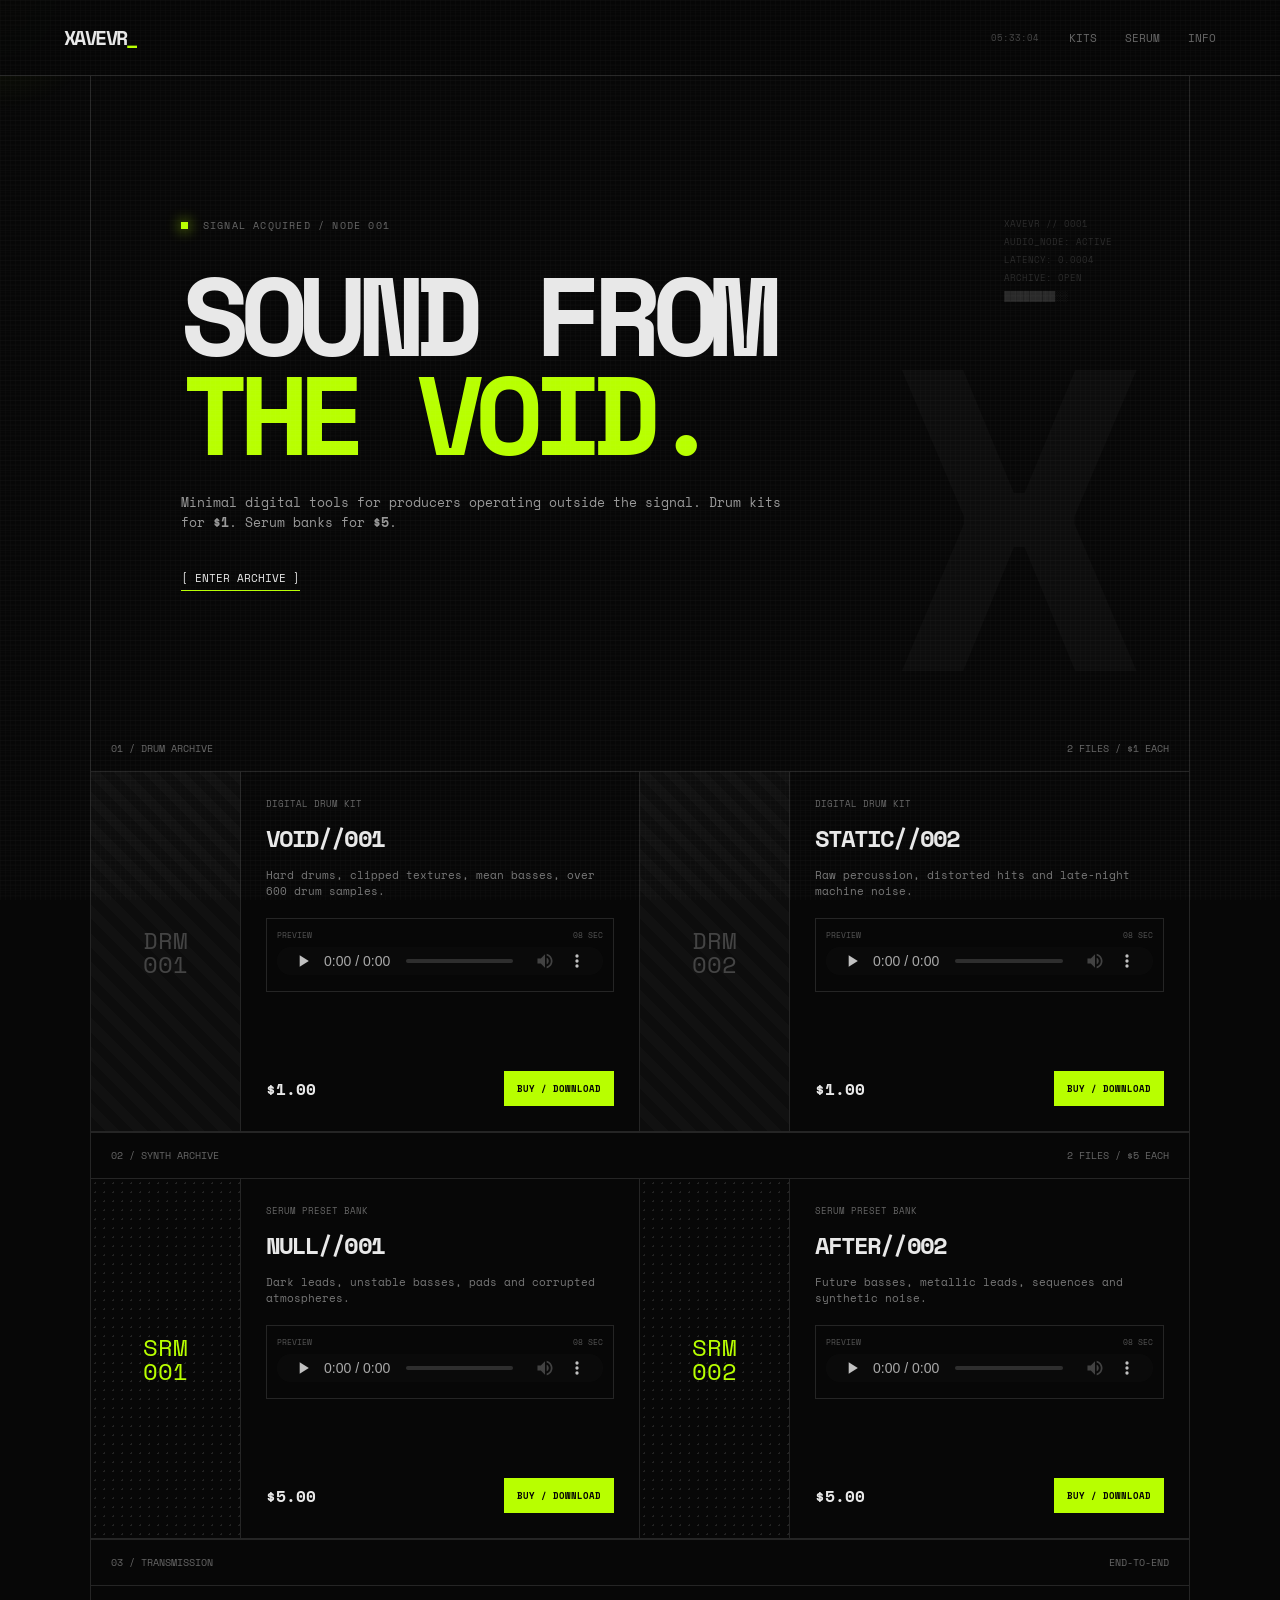
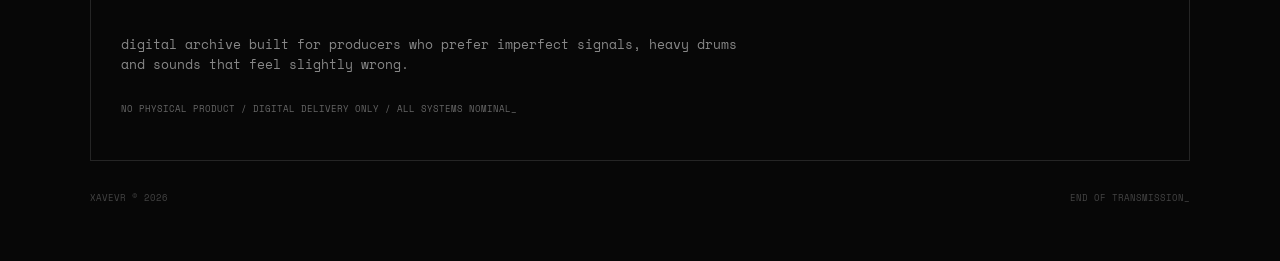
==== commit e0fc7ad2: "Add files via upload" ====
--- a/index.html
+++ b/index.html
@@ -3,4 +3,4 @@
  LATENCY: 0.0004
  ARCHIVE: OPEN
  ████████░░</pre></section>
-<section id="kits" class="archive"><div class="head"><span>01 / DRUM ARCHIVE</span><span>2 FILES / $1 EACH</span></div><div class="products"><article class="product"><div class="art">DRM<br>001</div><div class="info"><small>DIGITAL DRUM KIT</small><h2>VOID//001</h2><p>Hard drums, clipped textures, one-shots and loops.</p><div class="preview"><label>PREVIEW <span>08 SEC</span></label><audio controls preload="none" src="audio/void-001-preview.wav"></audio></div><div class="buy"><strong>$1.00</strong><a href="YOUR_STRIPE_DRUM_KIT_PAYMENT_LINK" target="_blank" rel="noopener">BUY / DOWNLOAD</a></div></div></article><article class="product"><div class="art">DRM<br>002</div><div class="info"><small>DIGITAL DRUM KIT</small><h2>STATIC//002</h2><p>Raw percussion, distorted hits and late-night machine noise.</p><div class="preview"><label>PREVIEW <span>08 SEC</span></label><audio controls preload="none" src="audio/static-002-preview.wav"></audio></div><div class="buy"><strong>$1.00</strong><a href="YOUR_STRIPE_DRUM_KIT_2_PAYMENT_LINK" target="_blank" rel="noopener">BUY / DOWNLOAD</a></div></div></article></div></section><section id="banks" class="archive"><div class="head"><span>02 / SYNTH ARCHIVE</span><span>2 FILES / $5 EACH</span></div><div class="products"><article class="product"><div class="art serum">SRM<br>001</div><div class="info"><small>SERUM PRESET BANK</small><h2>NULL//001</h2><p>Dark leads, unstable basses, pads and corrupted atmospheres.</p><div class="preview"><label>PREVIEW <span>08 SEC</span></label><audio controls preload="none" src="audio/null-001-preview.wav"></audio></div><div class="buy"><strong>$5.00</strong><a href="YOUR_STRIPE_SERUM_BANK_PAYMENT_LINK" target="_blank" rel="noopener">BUY / DOWNLOAD</a></div></div></article><article class="product"><div class="art serum">SRM<br>002</div><div class="info"><small>SERUM PRESET BANK</small><h2>AFTER//002</h2><p>Future basses, metallic leads, sequences and synthetic noise.</p><div class="preview"><label>PREVIEW <span>08 SEC</span></label><audio controls preload="none" src="audio/after-002-preview.wav"></audio></div><div class="buy"><strong>$5.00</strong><a href="YOUR_STRIPE_SERUM_BANK_2_PAYMENT_LINK" target="_blank" rel="noopener">BUY / DOWNLOAD</a></div></div></article></div></section><section id="about" class="about"><div class="head"><span>03 / TRANSMISSION</span><span>END-TO-END</span></div><p>XAVEVR is a small digital archive built for producers who prefer imperfect signals, heavy drums and sounds that feel slightly wrong.</p><small>NO PHYSICAL PRODUCT / DIGITAL DELIVERY ONLY / ALL SYSTEMS NOMINAL_</small></section></main><footer><span>XAVEVR © 2026</span><span id="msg">END OF TRANSMISSION_</span></footer><script src="script.js"></script></body></html>+<section id="kits" class="archive"><div class="head"><span>01 / DRUM ARCHIVE</span><span>2 FILES / $1 EACH</span></div><div class="products"><article class="product"><div class="art">DRM<br>001</div><div class="info"><small>DIGITAL DRUM KIT</small><h2>VOID//001</h2><p>Hard drums, clipped textures, mean basses, over 600 drum samples.</p><div class="preview"><label>PREVIEW <span>08 SEC</span></label><audio controls preload="none" src="audio/void-001-preview.wav"></audio></div><div class="buy"><strong>$1.00</strong><a href="YOUR_STRIPE_DRUM_KIT_PAYMENT_LINK" target="_blank" rel="noopener">BUY / DOWNLOAD</a></div></div></article><article class="product"><div class="art">DRM<br>002</div><div class="info"><small>DIGITAL DRUM KIT</small><h2>STATIC//002</h2><p>Raw percussion, distorted hits and late-night machine noise.</p><div class="preview"><label>PREVIEW <span>08 SEC</span></label><audio controls preload="none" src="audio/static-002-preview.wav"></audio></div><div class="buy"><strong>$1.00</strong><a href="YOUR_STRIPE_DRUM_KIT_2_PAYMENT_LINK" target="_blank" rel="noopener">BUY / DOWNLOAD</a></div></div></article></div></section><section id="banks" class="archive"><div class="head"><span>02 / SYNTH ARCHIVE</span><span>2 FILES / $5 EACH</span></div><div class="products"><article class="product"><div class="art serum">SRM<br>001</div><div class="info"><small>SERUM PRESET BANK</small><h2>NULL//001</h2><p>Dark leads, unstable basses, pads and corrupted atmospheres.</p><div class="preview"><label>PREVIEW <span>08 SEC</span></label><audio controls preload="none" src="audio/null-001-preview.wav"></audio></div><div class="buy"><strong>$5.00</strong><a href="YOUR_STRIPE_SERUM_BANK_PAYMENT_LINK" target="_blank" rel="noopener">BUY / DOWNLOAD</a></div></div></article><article class="product"><div class="art serum">SRM<br>002</div><div class="info"><small>SERUM PRESET BANK</small><h2>AFTER//002</h2><p>Future basses, metallic leads, sequences and synthetic noise.</p><div class="preview"><label>PREVIEW <span>08 SEC</span></label><audio controls preload="none" src="audio/after-002-preview.wav"></audio></div><div class="buy"><strong>$5.00</strong><a href="YOUR_STRIPE_SERUM_BANK_2_PAYMENT_LINK" target="_blank" rel="noopener">BUY / DOWNLOAD</a></div></div></article></div></section><section id="about" class="about"><div class="head"><span>03 / TRANSMISSION</span><span>END-TO-END</span></div><p>digital archive built for producers who prefer imperfect signals, heavy drums and sounds that feel slightly wrong.</p><small>NO PHYSICAL PRODUCT / DIGITAL DELIVERY ONLY / ALL SYSTEMS NOMINAL_</small></section></main><footer><span>XAVEVR © 2026</span><span id="msg">END OF TRANSMISSION_</span></footer><script src="script.js"></script></body></html>
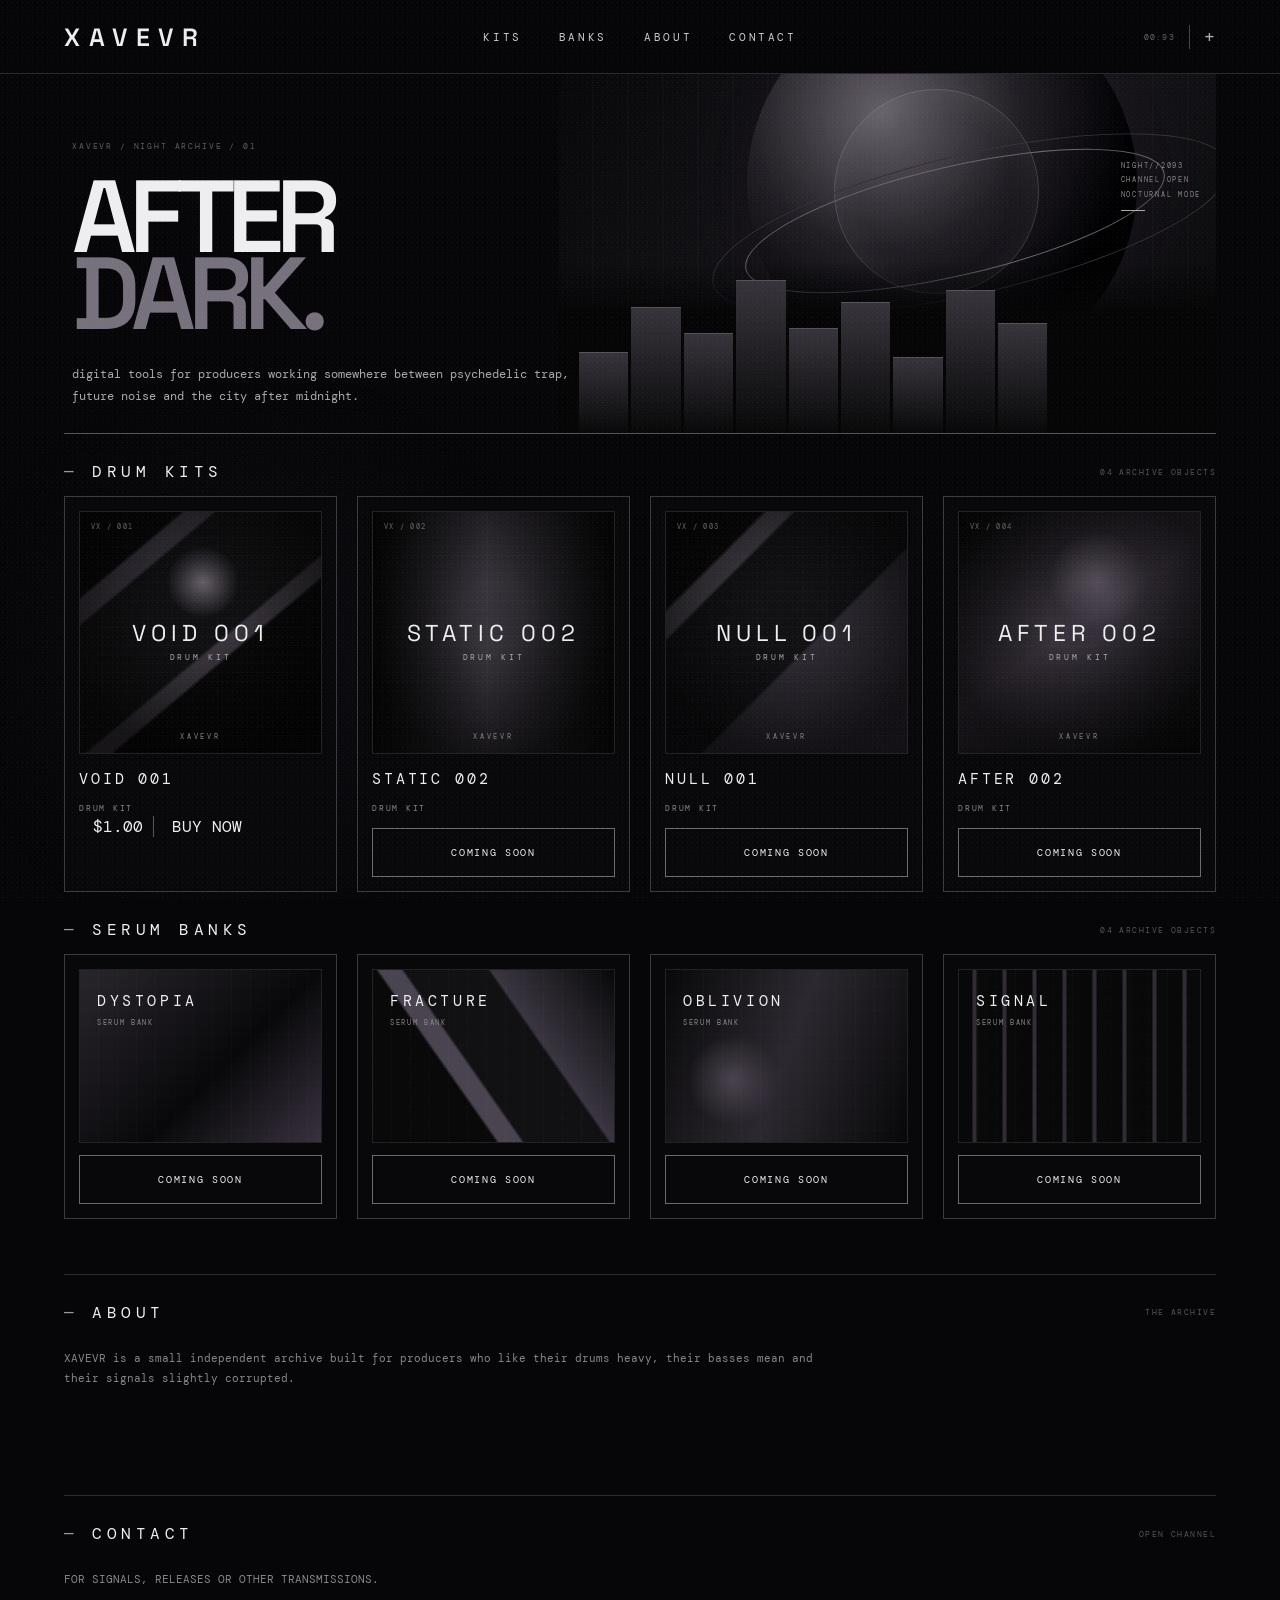
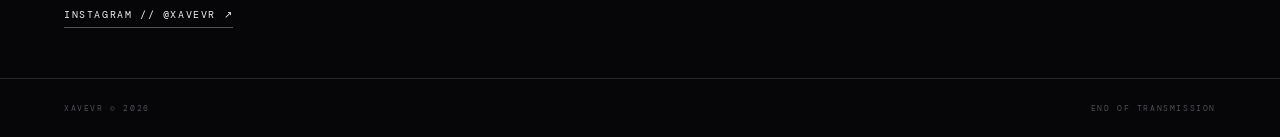
==== commit db3dc855: "Add files via upload" ====
--- a/index.html
+++ b/index.html
@@ -1,6 +1,115 @@
-<!doctype html><html lang="en"><head><meta charset="utf-8"><meta name="viewport" content="width=device-width,initial-scale=1"><title>XAVEVR — SOUND FROM THE VOID</title><link rel="preconnect" href="https://fonts.googleapis.com"><link rel="stylesheet" href="https://fonts.googleapis.com/css2?family=Space+Mono:wght@400;700&display=swap"><link rel="stylesheet" href="style.css"></head><body><div class="noise"></div><div class="scan"></div><div class="glow"></div><header><a class="logo" href="#">XAVEVR<span>_</span></a><div class="right"><small id="clock">00:00:00</small><nav><a href="#kits">KITS</a><a href="#banks">SERUM</a><a href="#about">INFO</a></nav></div></header><main><section class="hero"><div class="grid"></div><div class="heroText"><small class="status"><i></i> SIGNAL ACQUIRED / NODE 001</small><h1 data-text="SOUND FROM THE VOID.">SOUND FROM<br><em>THE VOID.</em></h1><p>Minimal digital tools for producers operating outside the signal. Drum kits for <b>$1</b>. Serum banks for <b>$5</b>.</p><a class="enter" href="#kits">[ ENTER ARCHIVE ]</a></div><pre> XAVEVR // 0001
- AUDIO_NODE: ACTIVE
- LATENCY: 0.0004
- ARCHIVE: OPEN
- ████████░░</pre></section>
-<section id="kits" class="archive"><div class="head"><span>01 / DRUM ARCHIVE</span><span>2 FILES / $1 EACH</span></div><div class="products"><article class="product"><div class="art">DRM<br>001</div><div class="info"><small>DIGITAL DRUM KIT</small><h2>VOID//001</h2><p>Hard drums, clipped textures, mean basses, over 600 drum samples.</p><div class="preview"><label>PREVIEW <span>08 SEC</span></label><audio controls preload="none" src="audio/void-001-preview.wav"></audio></div><div class="buy"><strong>$1.00</strong><a href="YOUR_STRIPE_DRUM_KIT_PAYMENT_LINK" target="_blank" rel="noopener">BUY / DOWNLOAD</a></div></div></article><article class="product"><div class="art">DRM<br>002</div><div class="info"><small>DIGITAL DRUM KIT</small><h2>STATIC//002</h2><p>Raw percussion, distorted hits and late-night machine noise.</p><div class="preview"><label>PREVIEW <span>08 SEC</span></label><audio controls preload="none" src="audio/static-002-preview.wav"></audio></div><div class="buy"><strong>$1.00</strong><a href="YOUR_STRIPE_DRUM_KIT_2_PAYMENT_LINK" target="_blank" rel="noopener">BUY / DOWNLOAD</a></div></div></article></div></section><section id="banks" class="archive"><div class="head"><span>02 / SYNTH ARCHIVE</span><span>2 FILES / $5 EACH</span></div><div class="products"><article class="product"><div class="art serum">SRM<br>001</div><div class="info"><small>SERUM PRESET BANK</small><h2>NULL//001</h2><p>Dark leads, unstable basses, pads and corrupted atmospheres.</p><div class="preview"><label>PREVIEW <span>08 SEC</span></label><audio controls preload="none" src="audio/null-001-preview.wav"></audio></div><div class="buy"><strong>$5.00</strong><a href="YOUR_STRIPE_SERUM_BANK_PAYMENT_LINK" target="_blank" rel="noopener">BUY / DOWNLOAD</a></div></div></article><article class="product"><div class="art serum">SRM<br>002</div><div class="info"><small>SERUM PRESET BANK</small><h2>AFTER//002</h2><p>Future basses, metallic leads, sequences and synthetic noise.</p><div class="preview"><label>PREVIEW <span>08 SEC</span></label><audio controls preload="none" src="audio/after-002-preview.wav"></audio></div><div class="buy"><strong>$5.00</strong><a href="YOUR_STRIPE_SERUM_BANK_2_PAYMENT_LINK" target="_blank" rel="noopener">BUY / DOWNLOAD</a></div></div></article></div></section><section id="about" class="about"><div class="head"><span>03 / TRANSMISSION</span><span>END-TO-END</span></div><p>digital archive built for producers who prefer imperfect signals, heavy drums and sounds that feel slightly wrong.</p><small>NO PHYSICAL PRODUCT / DIGITAL DELIVERY ONLY / ALL SYSTEMS NOMINAL_</small></section></main><footer><span>XAVEVR © 2026</span><span id="msg">END OF TRANSMISSION_</span></footer><script src="script.js"></script></body></html>+<!DOCTYPE html>
+<html lang="en">
+<head>
+<meta charset="UTF-8">
+<meta name="viewport" content="width=device-width,initial-scale=1">
+<meta name="description" content="XAVEVR — digital drum kits and Serum banks for the nocturnal signal.">
+<title>XAVEVR — NIGHT ARCHIVE</title>
+<link rel="preconnect" href="https://fonts.googleapis.com">
+<link rel="stylesheet" href="https://fonts.googleapis.com/css2?family=DM+Mono:wght@400;500&family=Space+Grotesk:wght@400;500;600&display=swap">
+<link rel="stylesheet" href="style.css">
+</head>
+<body>
+<div class="ambient"></div>
+<div class="grain"></div>
+
+<header>
+  <a class="logo" href="#top">XAVEVR</a>
+  <nav>
+    <a href="#kits">KITS</a>
+    <a href="#banks">BANKS</a>
+    <a href="#about">ABOUT</a>
+    <a href="#contact">CONTACT</a>
+  </nav>
+  <div class="header-mark"><span>00:93</span><i></i><b>+</b></div>
+</header>
+
+<main id="top">
+  <section class="hero">
+    <div class="hero-copy">
+      <div class="eyebrow">XAVEVR / NIGHT ARCHIVE / 01</div>
+      <h1>AFTER<br><span>DARK.</span></h1>
+      <p>digital tools for producers working somewhere between psychedelic trap, future noise and the city after midnight.</p>
+      <div class="hero-meta">
+        <span></span>
+        <strong>HEAVY DRUMS / MEAN BASSES / NOCTURNAL SIGNALS</strong>
+      </div>
+    </div>
+
+    <div class="hero-visual" aria-hidden="true">
+      <div class="halo"></div>
+      <div class="moon"></div>
+      <div class="arc"></div>
+      <div class="arc arc2"></div>
+      <div class="city"><i></i><i></i><i></i><i></i><i></i><i></i><i></i><i></i><i></i></div>
+      <div class="side-code">NIGHT//2093<br>CHANNEL OPEN<br>NOCTURNAL MODE<div></div></div>
+    </div>
+  </section>
+
+  <section class="section" id="kits">
+    <div class="section-top"><h2>DRUM KITS</h2><span>04 ARCHIVE OBJECTS</span></div>
+    <div class="grid">
+      <article class="card featured">
+        <div class="cover void">
+          <div class="cover-code">VX / 001</div>
+          <div class="cover-title">VOID 001</div>
+          <div class="cover-type">DRUM KIT</div>
+          <div class="cover-logo">XAVEVR</div>
+          <div class="hover">
+            <small>VOID 001 / CONTENT</small>
+            <p>Hard drums, clipped textures, mean basses, over 600 drum samples.</p>
+            <div class="player">
+              <button id="play" type="button">▶</button>
+              <span id="time">0:00 / 0:30</span>
+              <input id="seek" type="range" min="0" max="30" step=".1" value="0">
+              <button id="mute" type="button">◖</button>
+            </div>
+          </div>
+        </div>
+        <div class="card-bottom"><div><h3>VOID 001</h3><small>DRUM KIT</small></div><a class="buy" href="https://buy.stripe.com/dRm7sLbTkerZ1RLd6C43S00"> $1.00 <span>BUY NOW</span></a></div>
+        <audio id="audio" preload="metadata" src="audio/void-001-preview.wav"></audio>
+      </article>
+
+      <article class="card">
+        <div class="cover static"><div class="cover-code">VX / 002</div><div class="cover-title">STATIC 002</div><div class="cover-type">DRUM KIT</div><div class="cover-logo">XAVEVR</div></div>
+        <div class="card-bottom"><div><h3>STATIC 002</h3><small>DRUM KIT</small></div><div class="soon">COMING SOON</div></div>
+      </article>
+
+      <article class="card">
+        <div class="cover null"><div class="cover-code">VX / 003</div><div class="cover-title">NULL 001</div><div class="cover-type">DRUM KIT</div><div class="cover-logo">XAVEVR</div></div>
+        <div class="card-bottom"><div><h3>NULL 001</h3><small>DRUM KIT</small></div><div class="soon">COMING SOON</div></div>
+      </article>
+
+      <article class="card">
+        <div class="cover after"><div class="cover-code">VX / 004</div><div class="cover-title">AFTER 002</div><div class="cover-type">DRUM KIT</div><div class="cover-logo">XAVEVR</div></div>
+        <div class="card-bottom"><div><h3>AFTER 002</h3><small>DRUM KIT</small></div><div class="soon">COMING SOON</div></div>
+      </article>
+    </div>
+  </section>
+
+  <section class="section" id="banks">
+    <div class="section-top"><h2>SERUM BANKS</h2><span>04 ARCHIVE OBJECTS</span></div>
+    <div class="grid">
+      <article class="card bank"><div class="bank-cover dystopia"><strong>DYSTOPIA</strong><small>SERUM BANK</small></div><div class="soon">COMING SOON</div></article>
+      <article class="card bank"><div class="bank-cover fracture"><strong>FRACTURE</strong><small>SERUM BANK</small></div><div class="soon">COMING SOON</div></article>
+      <article class="card bank"><div class="bank-cover oblivion"><strong>OBLIVION</strong><small>SERUM BANK</small></div><div class="soon">COMING SOON</div></article>
+      <article class="card bank"><div class="bank-cover signal"><strong>SIGNAL</strong><small>SERUM BANK</small></div><div class="soon">COMING SOON</div></article>
+    </div>
+  </section>
+
+  <section class="lower" id="about">
+    <div class="section-top"><h2>ABOUT</h2><span>THE ARCHIVE</span></div>
+    <p>XAVEVR is a small independent archive built for producers who like their drums heavy, their basses mean and their signals slightly corrupted.</p>
+  </section>
+
+  <section class="lower" id="contact">
+    <div class="section-top"><h2>CONTACT</h2><span>OPEN CHANNEL</span></div>
+    <p>FOR SIGNALS, RELEASES OR OTHER TRANSMISSIONS.</p>
+    <a class="instagram" href="https://www.instagram.com/xavevr" target="_blank" rel="noopener">INSTAGRAM // @XAVEVR ↗</a>
+  </section>
+</main>
+
+<footer><span>XAVEVR © 2026</span><span>END OF TRANSMISSION</span></footer>
+<script src="script.js"></script>
+</body>
+</html>
--- a/style.css
+++ b/style.css
@@ -1 +1,47 @@
-*{box-sizing:border-box} :root{--bg:#070707;--fg:#e8e8e8;--muted:#666;--line:#252525;--a:#b8ff00}html{scroll-behavior:smooth}body{margin:0;background:var(--bg);color:var(--fg);font-family:"Space Mono",monospace;overflow-x:hidden}body:before{content:"";position:fixed;inset:0;pointer-events:none;z-index:30;opacity:.035;background:linear-gradient(rgba(255,255,255,.5) 1px,transparent 1px),linear-gradient(90deg,rgba(255,255,255,.5) 1px,transparent 1px);background-size:5px 5px}.noise{position:fixed;inset:-50%;z-index:29;pointer-events:none;opacity:.04;background:radial-gradient(#fff .7px,transparent .7px);background-size:4px 4px;animation:n .12s steps(2) infinite}.scan{position:fixed;inset:0;z-index:28;pointer-events:none;background:repeating-linear-gradient(0deg,transparent 0 3px,rgba(255,255,255,.025) 4px)}.glow{position:fixed;width:240px;height:240px;border-radius:50%;pointer-events:none;z-index:2;transform:translate(-50%,-50%);background:radial-gradient(circle,rgba(184,255,0,.08),transparent 65%)}a{color:inherit;text-decoration:none}header{height:76px;border-bottom:1px solid var(--line);display:flex;align-items:center;justify-content:space-between;padding:0 5vw;position:sticky;top:0;background:rgba(7,7,7,.94);backdrop-filter:blur(10px);z-index:20}.logo{font-size:20px;font-weight:700;letter-spacing:-.08em}.logo span{color:var(--a)}.right{display:flex;gap:30px;align-items:center}.right small{font-size:9px;color:#444}nav{display:flex;gap:28px;font-size:11px;color:var(--muted)}nav a:hover{color:var(--a)}main{width:min(1100px,90vw);margin:auto}.hero{height:650px;border-left:1px solid var(--line);border-right:1px solid var(--line);padding:80px 7vw;display:flex;align-items:center;position:relative;overflow:hidden}.grid{position:absolute;inset:0;background:linear-gradient(90deg,transparent 49.9%,#151515 50%,transparent 50.1%),linear-gradient(0deg,transparent 49.9%,#151515 50%,transparent 50.1%);background-size:80px 80px;opacity:.5;animation:g 18s linear infinite}.hero:after{content:"X";position:absolute;right:3vw;bottom:-100px;font-size:430px;font-weight:bold;color:#0d0d0d;z-index:0;animation:f 7s infinite}.heroText{position:relative;z-index:1}.status{font-size:10px;color:var(--muted);letter-spacing:.12em}.status i{display:inline-block;width:7px;height:7px;background:var(--a);margin-right:8px;box-shadow:0 0 14px var(--a);animation:b 1.4s steps(2) infinite}h1{font-size:clamp(52px,10vw,112px);line-height:.88;letter-spacing:-.09em;margin:30px 0}h1 em{font-style:normal;color:var(--a)}.heroText>p{max-width:600px;color:#999;font-size:13px}.enter{display:inline-block;margin-top:25px;border-bottom:1px solid var(--a);font-size:11px;padding-bottom:4px}.hero pre{position:absolute;right:7%;top:20%;z-index:1;color:#292929;font:9px/2 "Space Mono"}.archive,.about{border:1px solid var(--line);border-top:0}.head{display:flex;justify-content:space-between;padding:15px 20px;border-bottom:1px solid var(--line);color:var(--muted);font-size:10px}.products{display:grid;grid-template-columns:repeat(2,1fr)}.product{display:grid;grid-template-columns:150px 1fr;min-height:360px;border-right:1px solid var(--line);border-bottom:1px solid var(--line)}.product:nth-child(even){border-right:0}.art{display:flex;align-items:center;justify-content:center;border-right:1px solid var(--line);background:repeating-linear-gradient(45deg,#0d0d0d 0 10px,#111 10px 20px);font-size:24px;line-height:1;color:#444;text-align:center}.art.serum{background:radial-gradient(#222 1px,transparent 1px);background-size:9px 9px;color:var(--a)}.product:hover .art{color:var(--a);text-shadow:0 0 20px rgba(184,255,0,.2)}.info{padding:25px;display:flex;flex-direction:column}.info>small{font-size:9px;color:var(--muted)}h2{margin:10px 0 0;font-size:24px;letter-spacing:-.08em}.info>p{color:#777;font-size:11px}.preview{border:1px solid var(--line);padding:10px;margin-top:8px}.preview label{display:flex;justify-content:space-between;color:#555;font-size:8px;margin-bottom:6px}audio{width:100%;height:28px;filter:invert(1) grayscale(1);opacity:.75}.buy{display:flex;justify-content:space-between;align-items:center;margin-top:auto;gap:10px}.buy strong{font-size:16px}.buy a{background:var(--a);color:#050505;padding:11px 13px;font-size:9px;font-weight:bold}.buy a:hover{background:#fff}.about{padding-bottom:45px}.about p{max-width:700px;padding:35px 30px 0;color:#888;font-size:13px}.about>small{display:block;padding:15px 30px 0;color:var(--muted);font-size:9px}footer{width:min(1100px,90vw);margin:auto;min-height:100px;padding:30px 0;display:flex;justify-content:space-between;color:#444;font-size:9px}@keyframes n{to{transform:translate(2%,-1%)}}@keyframes g{to{transform:translateY(80px)}}@keyframes b{50%{opacity:.2}}@keyframes f{97%{opacity:.2}98%{opacity:.8}}@media(max-width:720px){.right small{display:none}nav{gap:12px}.hero{height:570px;padding:60px 6vw}.hero pre{display:none}.products{grid-template-columns:1fr}.product,.product:nth-child(even){border-right:0}.art{min-height:210px}footer{flex-direction:column;gap:10px}}+*{box-sizing:border-box}
+:root{--bg:#060608;--panel:#0a0a0d;--text:#eeeef0;--muted:#77777d;--line:#292930;--violet:#6d5b82}
+html{scroll-behavior:smooth}
+body{margin:0;background:var(--bg);color:var(--text);font-family:"DM Mono",monospace;overflow-x:hidden}
+a{color:inherit;text-decoration:none}
+.ambient{position:fixed;inset:0;pointer-events:none;z-index:-2;background:radial-gradient(circle at 72% 17%,rgba(93,69,121,.18),transparent 22%),radial-gradient(circle at 20% 74%,rgba(65,52,78,.11),transparent 25%)}
+.grain{position:fixed;inset:0;pointer-events:none;z-index:40;opacity:.055;background-image:radial-gradient(#fff .65px,transparent .7px);background-size:5px 5px}
+body:after{content:"";position:fixed;inset:0;pointer-events:none;z-index:39;background:repeating-linear-gradient(0deg,transparent 0 4px,rgba(255,255,255,.025) 5px)}
+header{height:74px;border-bottom:1px solid var(--line);display:grid;grid-template-columns:1fr auto 1fr;align-items:center;padding:0 5%;position:sticky;top:0;z-index:30;background:rgba(6,6,8,.94);backdrop-filter:blur(10px)}
+.logo{font-family:"Space Grotesk",sans-serif;font-size:25px;letter-spacing:.34em;font-weight:600}
+nav{display:flex;gap:37px}nav a{font-size:11px;letter-spacing:.24em;color:#ccc}nav a:hover{color:#777}
+.header-mark{justify-self:end;display:flex;gap:14px;align-items:center;color:#666;font-size:8px;letter-spacing:.15em}.header-mark i{height:24px;width:1px;background:#444}.header-mark b{font-size:18px;color:#aaa;font-weight:400}
+main{width:90%;max-width:1375px;margin:auto}
+.hero{height:360px;border-bottom:1px solid #555;display:grid;grid-template-columns:1fr 1.08fr;position:relative;overflow:hidden}
+.hero-copy{padding:67px 8px;position:relative;z-index:4}
+.eyebrow{font-size:8px;letter-spacing:.23em;color:#5d5d63;margin-bottom:28px}
+.hero h1{font-family:"Space Grotesk",sans-serif;font-size:clamp(65px,8vw,108px);line-height:.75;letter-spacing:-.08em;margin:0 0 30px;font-weight:600}.hero h1 span{color:#77717e}
+.hero-copy>p{max-width:550px;margin:0;color:#aaa;font-size:12px;line-height:1.9}
+.hero-meta{display:flex;align-items:center;gap:13px;margin-top:27px;color:#68686e;font-size:8px;letter-spacing:.17em}.hero-meta span{width:26px;height:1px;background:#aaa}
+.hero-visual{position:absolute;right:0;top:0;width:57%;height:100%;overflow:hidden;background:linear-gradient(125deg,#08080a,#17151a 53%,#08080a)}
+.hero-visual:before{content:"";position:absolute;inset:0;background:repeating-linear-gradient(90deg,transparent 0 33px,rgba(255,255,255,.025) 34px,transparent 35px)}
+.halo{position:absolute;width:390px;height:390px;border-radius:50%;right:12%;top:-85px;background:radial-gradient(circle at 35% 32%,#67636b,#2a272d 37%,#08080a 71%);filter:contrast(1.1);box-shadow:0 0 90px rgba(83,67,98,.12)}
+.moon{position:absolute;width:205px;height:205px;border-radius:50%;right:27%;top:15px;border:1px solid rgba(205,195,211,.22);box-shadow:inset 0 0 35px rgba(255,255,255,.08)}
+.arc{position:absolute;width:430px;height:110px;border:1px solid #6c6472;border-radius:50%;right:7%;top:92px;transform:rotate(-13deg)}.arc2{width:530px;height:140px;right:-3%;top:80px;border-color:#353139}
+.city{position:absolute;left:0;right:0;bottom:0;height:48%;display:flex;align-items:flex-end;gap:3px;padding:0 3%;background:linear-gradient(180deg,transparent,#050506 31%);z-index:3}.city i{display:block;width:8%;background:linear-gradient(180deg,#37333b,#080809);border-top:1px solid #57515c}.city i:nth-child(1){height:47%}.city i:nth-child(2){height:73%}.city i:nth-child(3){height:58%}.city i:nth-child(4){height:89%}.city i:nth-child(5){height:61%}.city i:nth-child(6){height:76%}.city i:nth-child(7){height:44%}.city i:nth-child(8){height:83%}.city i:nth-child(9){height:64%}
+.side-code{position:absolute;right:15px;top:85px;z-index:5;font-size:7px;line-height:2.05;letter-spacing:.25em;color:#8a858e}.side-code div{width:24px;height:1px;background:#aaa;margin-top:8px}
+.section{padding-top:27px}.section-top{display:flex;justify-content:space-between;align-items:center;padding-bottom:14px}.section-top h2{margin:0;font-size:16px;font-weight:400;letter-spacing:.28em}.section-top h2:before{content:"—";color:#999;margin-right:14px}.section-top span{font-size:8px;color:#555;letter-spacing:.18em}
+.grid{display:grid;grid-template-columns:repeat(4,1fr);gap:20px}
+.card{border:1px solid #3a3a3f;background:#08080a;padding:14px;min-width:0}
+.cover{aspect-ratio:1/1;position:relative;overflow:hidden;border:1px solid #222;display:flex;align-items:center;justify-content:center;text-align:center}
+.cover:before{content:"";position:absolute;inset:0;background:repeating-linear-gradient(0deg,transparent 0 8px,rgba(255,255,255,.035) 9px),repeating-linear-gradient(90deg,transparent 0 22px,rgba(255,255,255,.022) 23px)}
+.cover:after{content:"";position:absolute;inset:0;background:radial-gradient(circle at 50% 43%,transparent 0 18%,rgba(0,0,0,.62) 76%)}
+.void{background:radial-gradient(circle at 51% 29%,#655d68,transparent 17%),linear-gradient(140deg,#080809 19%,#37323b 20% 25%,#101012 26% 55%,#39343c 56% 60%,#080809 61%)}
+.static{background:linear-gradient(90deg,#09090a,#38343c 47%,#0a0a0b)}.null{background:linear-gradient(135deg,#09090a 20%,#403b44 21% 26%,#111114 27% 57%,#302b34 58%)}.after{background:radial-gradient(circle at 58% 28%,#554e59,transparent 22%),linear-gradient(145deg,#09090a,#38323c 48%,#09090a)}
+.cover-code{position:absolute;left:11px;top:10px;z-index:3;font-size:7px;color:#69656c;letter-spacing:.18em}.cover-title{position:relative;z-index:3;font-family:"Space Grotesk",sans-serif;font-size:23px;letter-spacing:.22em}.cover-type{position:absolute;top:58%;left:0;right:0;z-index:3;font-size:8px;letter-spacing:.34em;color:#aaa}.cover-logo{position:absolute;bottom:12px;left:0;right:0;z-index:3;font-size:7px;letter-spacing:.42em;color:#858087}
+.card h3{margin:15px 0 6px;font-size:15px;font-weight:400;letter-spacing:.19em}.card-bottom>div>small{font-size:8px;color:#888;letter-spacing:.22em}
+.action,.soon{height:49px;border:1px solid #6c6a70;margin-top:12px;display:flex;align-items:center;justify-content:center;font-size:10px;letter-spacing:.17em}
+.buy{justify-content:space-between;padding:0 14px}.buy span{border-left:1px solid #555;padding-left:18px}.buy:hover{background:#eee;color:#050505}.buy:hover span{border-color:#333}
+.hover{position:absolute;z-index:7;left:17px;right:17px;top:27%;padding:14px;background:rgba(5,5,7,.95);border:1px solid #514c55;opacity:0;transform:translateY(8px);transition:opacity .22s ease,transform .22s ease}.featured:hover .hover{opacity:1;transform:none}
+.hover small{font-size:7px;color:#6f6972;letter-spacing:.2em}.hover p{font-size:10px;line-height:1.65;text-align:left;margin:9px 0 11px}.player{display:grid;grid-template-columns:23px 58px 1fr 20px;gap:7px;align-items:center}.player button{background:none;border:0;color:#fff;padding:0;cursor:pointer}.player span{font-size:7px;color:#aaa}.player input{width:100%;accent-color:#ddd}
+.bank{padding:14px}.bank-cover{aspect-ratio:1.4/1;position:relative;border:1px solid #222;overflow:hidden;margin-bottom:12px}.bank-cover:before{content:"";position:absolute;inset:0;background:repeating-linear-gradient(90deg,transparent 0 18px,rgba(255,255,255,.03) 19px),repeating-linear-gradient(0deg,transparent 0 11px,rgba(255,255,255,.02) 12px)}.bank-cover strong{position:absolute;left:17px;top:21px;font-size:15px;font-weight:400;letter-spacing:.24em}.bank-cover small{position:absolute;left:17px;top:48px;font-size:7px;color:#888;letter-spacing:.24em}.dystopia{background:linear-gradient(135deg,#29252c,#08080a 58%,#38313e)}.fracture{background:linear-gradient(55deg,#09090a 34%,#4a4450 35% 41%,#111113 42% 65%,#3a3540 66%,#080809)}.oblivion{background:radial-gradient(circle at 28% 64%,#49434d,transparent 22%),linear-gradient(110deg,#080809,#2c2830,#070708)}.signal{background:repeating-linear-gradient(90deg,#080809 0 13px,#302b35 14px 17px,#09090a 18px 30px)}
+.lower{border-top:1px solid #29292e;margin-top:55px;padding:27px 0 40px}.lower p{max-width:760px;color:#888;font-size:11px;line-height:1.9}.instagram{display:inline-block;margin-top:7px;border-bottom:1px solid #555;padding-bottom:6px;font-size:10px;letter-spacing:.16em}
+footer{border-top:1px solid #29292e;margin-top:10px;padding:24px 5%;display:flex;justify-content:space-between;color:#4f4f55;font-size:8px;letter-spacing:.2em}
+
+@media(max-width:900px){header{grid-template-columns:1fr auto}.header-mark{display:none}.hero{height:430px;grid-template-columns:1fr}.hero-visual{width:72%;opacity:.55}.hero-copy{padding:65px 5%}.grid{grid-template-columns:repeat(2,1fr)}}
+@media(max-width:560px){header{padding:0 14px}.logo{font-size:21px}nav{gap:12px}nav a{font-size:8px}main{width:calc(100% - 28px)}.hero{height:410px}.hero-copy{padding:52px 10px}.hero h1{font-size:62px}.hero-copy>p{font-size:11px}.hero-meta{font-size:7px;line-height:1.7}.hero-visual{width:100%;opacity:.4}.grid{grid-template-columns:1fr}.card{padding:11px}.bank{padding:11px}.section-top span{display:none}.section-top h2{font-size:14px}footer{padding:22px 14px;flex-direction:column;gap:10px}}
+@media(prefers-reduced-motion:reduce){html{scroll-behavior:auto}}
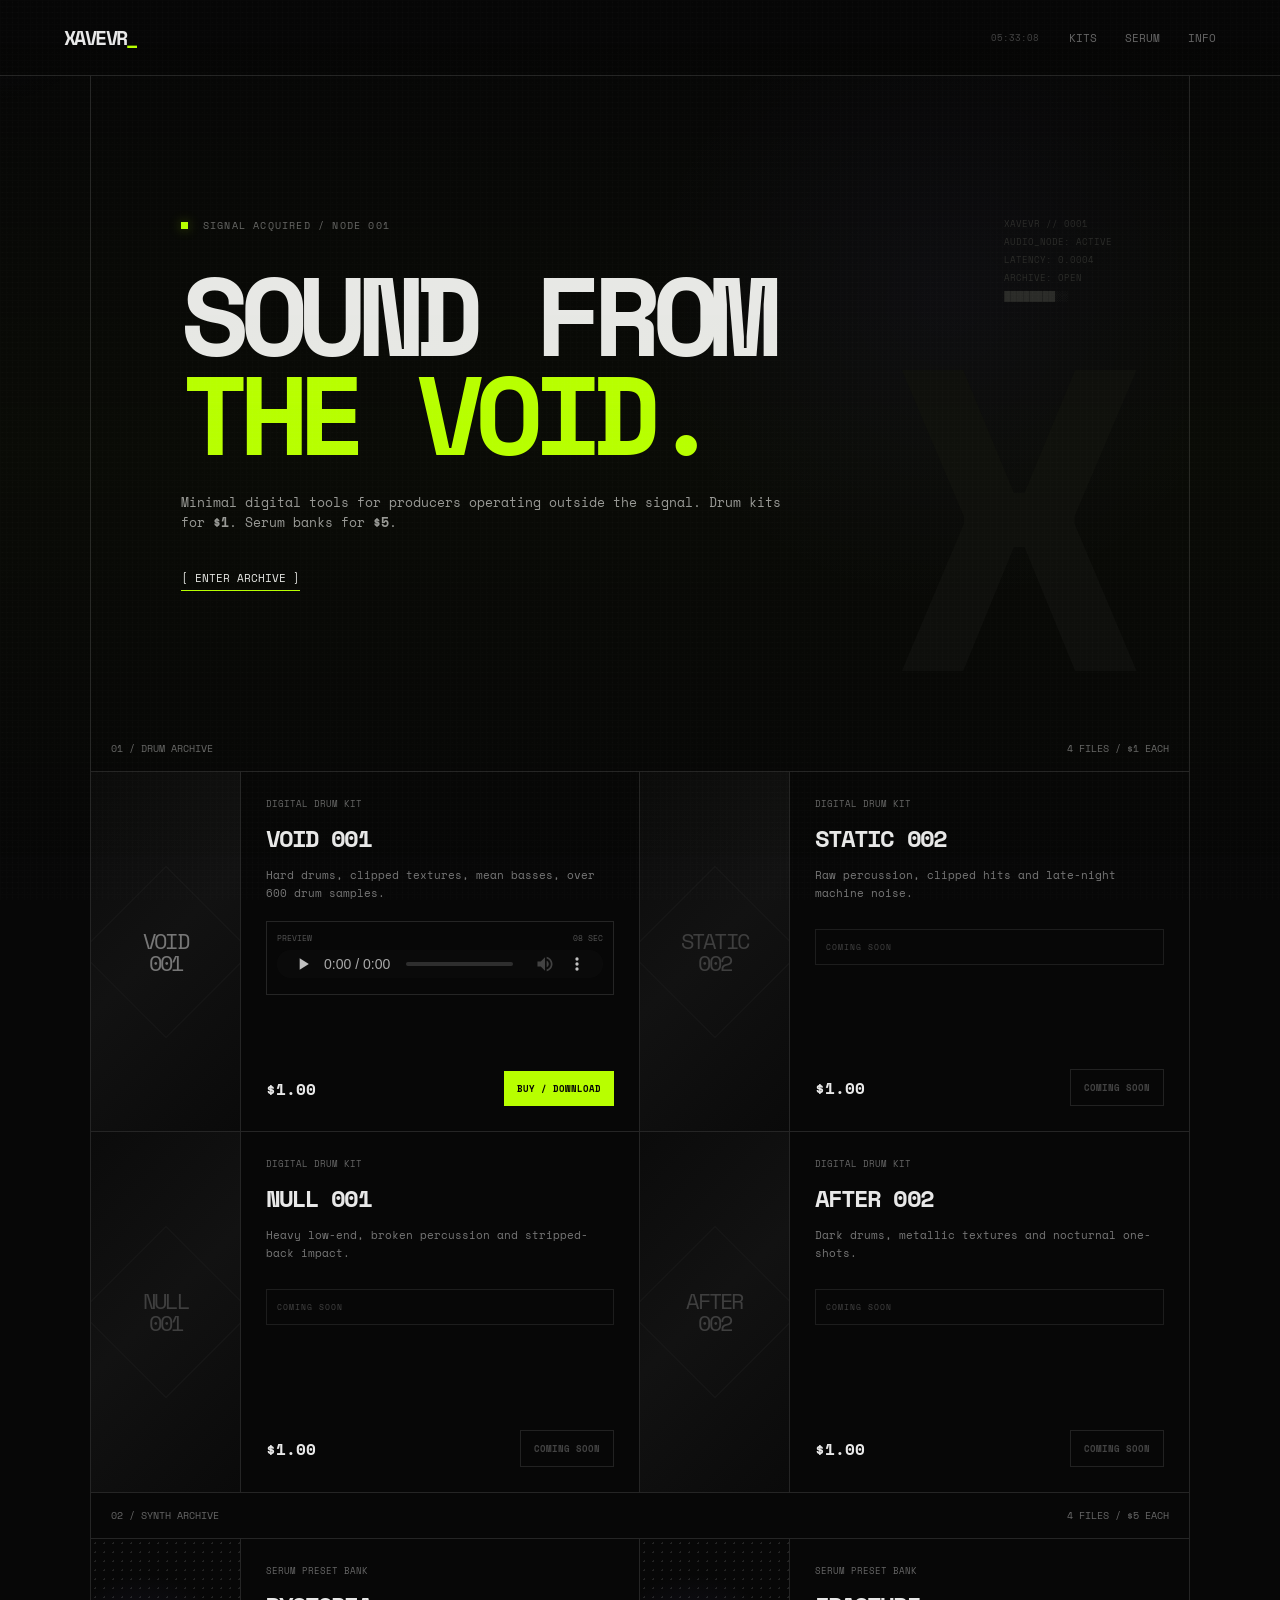
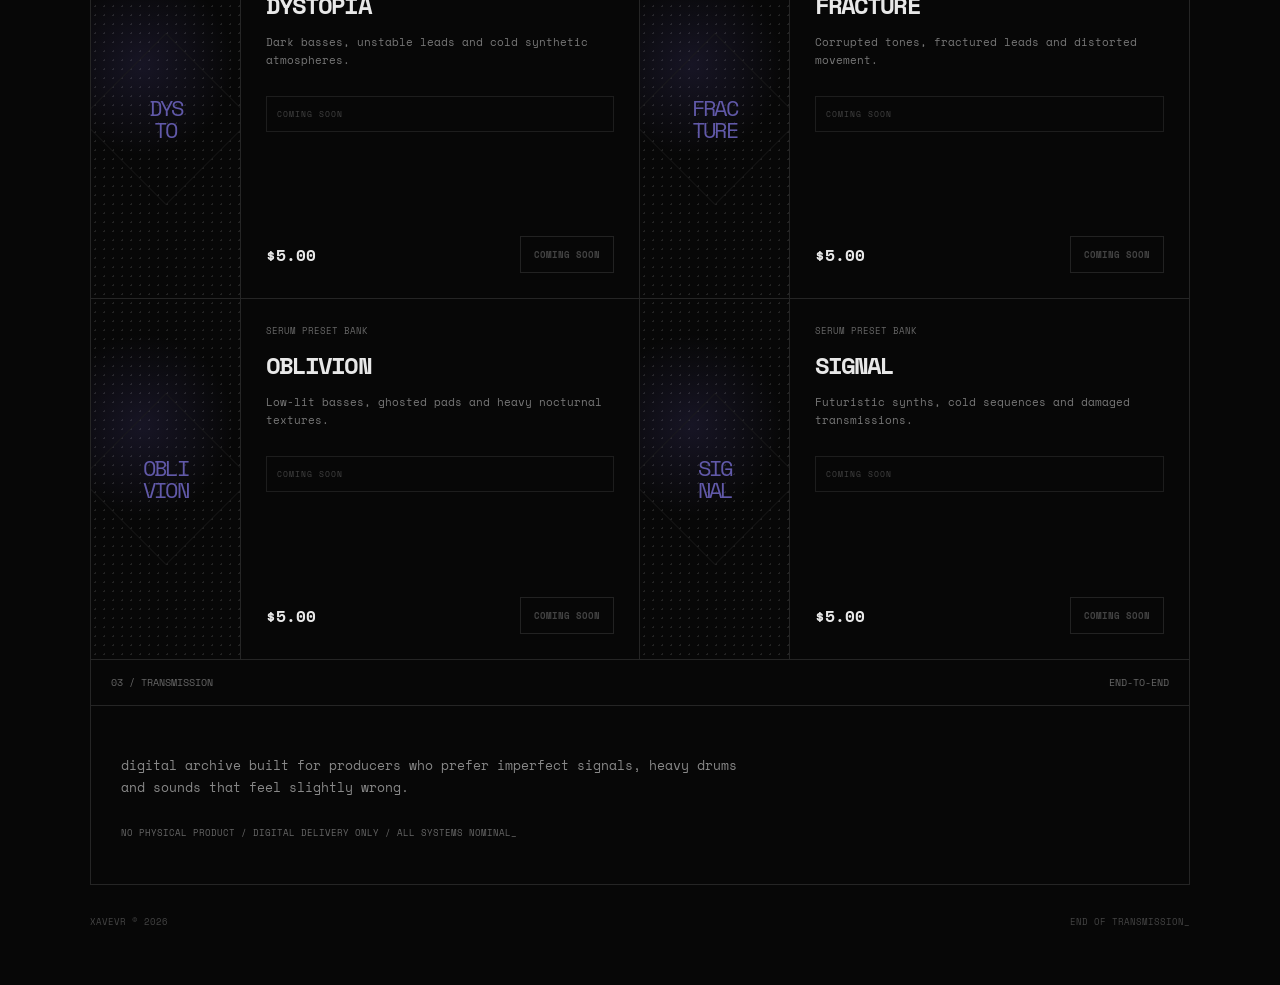
==== commit 95cf870e: "Add files via upload" ====
--- a/index.html
+++ b/index.html
@@ -1,115 +1,60 @@
-<!DOCTYPE html>
+<!doctype html>
 <html lang="en">
 <head>
-<meta charset="UTF-8">
-<meta name="viewport" content="width=device-width,initial-scale=1">
-<meta name="description" content="XAVEVR — digital drum kits and Serum banks for the nocturnal signal.">
-<title>XAVEVR — NIGHT ARCHIVE</title>
+<meta charset="utf-8"><meta name="viewport" content="width=device-width,initial-scale=1">
+<title>XAVEVR — SOUND FROM THE VOID</title>
 <link rel="preconnect" href="https://fonts.googleapis.com">
-<link rel="stylesheet" href="https://fonts.googleapis.com/css2?family=DM+Mono:wght@400;500&family=Space+Grotesk:wght@400;500;600&display=swap">
+<link rel="stylesheet" href="https://fonts.googleapis.com/css2?family=Space+Mono:wght@400;700&display=swap">
 <link rel="stylesheet" href="style.css">
 </head>
 <body>
-<div class="ambient"></div>
-<div class="grain"></div>
+<div class="noise"></div><div class="scan"></div><div class="glow"></div>
+<header>
+  <a class="logo" href="#">XAVEVR<span>_</span></a>
+  <div class="right"><small id="clock">00:00:00</small><nav><a href="#kits">KITS</a><a href="#banks">SERUM</a><a href="#about">INFO</a></nav></div>
+</header>
+<main>
+<section class="hero">
+  <div class="grid"></div>
+  <div class="heroText">
+    <small class="status"><i></i> SIGNAL ACQUIRED / NODE 001</small>
+    <h1>SOUND FROM<br><em>THE VOID.</em></h1>
+    <p>Minimal digital tools for producers operating outside the signal. Drum kits for <b>$1</b>. Serum banks for <b>$5</b>.</p>
+    <a class="enter" href="#kits">[ ENTER ARCHIVE ]</a>
+  </div>
+  <pre>XAVEVR // 0001
+AUDIO_NODE: ACTIVE
+LATENCY: 0.0004
+ARCHIVE: OPEN
+████████░░</pre>
+</section>
 
-<header>
-  <a class="logo" href="#top">XAVEVR</a>
-  <nav>
-    <a href="#kits">KITS</a>
-    <a href="#banks">BANKS</a>
-    <a href="#about">ABOUT</a>
-    <a href="#contact">CONTACT</a>
-  </nav>
-  <div class="header-mark"><span>00:93</span><i></i><b>+</b></div>
-</header>
+<section id="kits" class="archive">
+  <div class="head"><span>01 / DRUM ARCHIVE</span><span>4 FILES / $1 EACH</span></div>
+  <div class="products">
+    <article class="product"><div class="art art-void">VOID<br>001</div><div class="info"><small>DIGITAL DRUM KIT</small><h2>VOID 001</h2><p>Hard drums, clipped textures, mean basses, over 600 drum samples.</p><div class="preview"><label>PREVIEW <span>08 SEC</span></label><audio controls preload="none" src="audio/void-001-preview.wav"></audio></div><div class="buy"><strong>$1.00</strong><a href="https://buy.stripe.com/dRm7sLbTkerZ1RLd6C43S00" target="_blank" rel="noopener">BUY / DOWNLOAD</a></div></div></article>
+    <article class="product"><div class="art">STATIC<br>002</div><div class="info"><small>DIGITAL DRUM KIT</small><h2>STATIC 002</h2><p>Raw percussion, clipped hits and late-night machine noise.</p><div class="coming">COMING SOON</div><div class="buy"><strong>$1.00</strong><span class="disabled-buy">COMING SOON</span></div></div></article>
+    <article class="product"><div class="art">NULL<br>001</div><div class="info"><small>DIGITAL DRUM KIT</small><h2>NULL 001</h2><p>Heavy low-end, broken percussion and stripped-back impact.</p><div class="coming">COMING SOON</div><div class="buy"><strong>$1.00</strong><span class="disabled-buy">COMING SOON</span></div></div></article>
+    <article class="product"><div class="art">AFTER<br>002</div><div class="info"><small>DIGITAL DRUM KIT</small><h2>AFTER 002</h2><p>Dark drums, metallic textures and nocturnal one-shots.</p><div class="coming">COMING SOON</div><div class="buy"><strong>$1.00</strong><span class="disabled-buy">COMING SOON</span></div></div></article>
+  </div>
+</section>
 
-<main id="top">
-  <section class="hero">
-    <div class="hero-copy">
-      <div class="eyebrow">XAVEVR / NIGHT ARCHIVE / 01</div>
-      <h1>AFTER<br><span>DARK.</span></h1>
-      <p>digital tools for producers working somewhere between psychedelic trap, future noise and the city after midnight.</p>
-      <div class="hero-meta">
-        <span></span>
-        <strong>HEAVY DRUMS / MEAN BASSES / NOCTURNAL SIGNALS</strong>
-      </div>
-    </div>
+<section id="banks" class="archive">
+  <div class="head"><span>02 / SYNTH ARCHIVE</span><span>4 FILES / $5 EACH</span></div>
+  <div class="products">
+    <article class="product"><div class="art serum">DYS<br>TO</div><div class="info"><small>SERUM PRESET BANK</small><h2>DYSTOPIA</h2><p>Dark basses, unstable leads and cold synthetic atmospheres.</p><div class="coming">COMING SOON</div><div class="buy"><strong>$5.00</strong><span class="disabled-buy">COMING SOON</span></div></div></article>
+    <article class="product"><div class="art serum">FRAC<br>TURE</div><div class="info"><small>SERUM PRESET BANK</small><h2>FRACTURE</h2><p>Corrupted tones, fractured leads and distorted movement.</p><div class="coming">COMING SOON</div><div class="buy"><strong>$5.00</strong><span class="disabled-buy">COMING SOON</span></div></div></article>
+    <article class="product"><div class="art serum">OBLI<br>VION</div><div class="info"><small>SERUM PRESET BANK</small><h2>OBLIVION</h2><p>Low-lit basses, ghosted pads and heavy nocturnal textures.</p><div class="coming">COMING SOON</div><div class="buy"><strong>$5.00</strong><span class="disabled-buy">COMING SOON</span></div></div></article>
+    <article class="product"><div class="art serum">SIG<br>NAL</div><div class="info"><small>SERUM PRESET BANK</small><h2>SIGNAL</h2><p>Futuristic synths, cold sequences and damaged transmissions.</p><div class="coming">COMING SOON</div><div class="buy"><strong>$5.00</strong><span class="disabled-buy">COMING SOON</span></div></div></article>
+  </div>
+</section>
 
-    <div class="hero-visual" aria-hidden="true">
-      <div class="halo"></div>
-      <div class="moon"></div>
-      <div class="arc"></div>
-      <div class="arc arc2"></div>
-      <div class="city"><i></i><i></i><i></i><i></i><i></i><i></i><i></i><i></i><i></i></div>
-      <div class="side-code">NIGHT//2093<br>CHANNEL OPEN<br>NOCTURNAL MODE<div></div></div>
-    </div>
-  </section>
-
-  <section class="section" id="kits">
-    <div class="section-top"><h2>DRUM KITS</h2><span>04 ARCHIVE OBJECTS</span></div>
-    <div class="grid">
-      <article class="card featured">
-        <div class="cover void">
-          <div class="cover-code">VX / 001</div>
-          <div class="cover-title">VOID 001</div>
-          <div class="cover-type">DRUM KIT</div>
-          <div class="cover-logo">XAVEVR</div>
-          <div class="hover">
-            <small>VOID 001 / CONTENT</small>
-            <p>Hard drums, clipped textures, mean basses, over 600 drum samples.</p>
-            <div class="player">
-              <button id="play" type="button">▶</button>
-              <span id="time">0:00 / 0:30</span>
-              <input id="seek" type="range" min="0" max="30" step=".1" value="0">
-              <button id="mute" type="button">◖</button>
-            </div>
-          </div>
-        </div>
-        <div class="card-bottom"><div><h3>VOID 001</h3><small>DRUM KIT</small></div><a class="buy" href="https://buy.stripe.com/dRm7sLbTkerZ1RLd6C43S00"> $1.00 <span>BUY NOW</span></a></div>
-        <audio id="audio" preload="metadata" src="audio/void-001-preview.wav"></audio>
-      </article>
-
-      <article class="card">
-        <div class="cover static"><div class="cover-code">VX / 002</div><div class="cover-title">STATIC 002</div><div class="cover-type">DRUM KIT</div><div class="cover-logo">XAVEVR</div></div>
-        <div class="card-bottom"><div><h3>STATIC 002</h3><small>DRUM KIT</small></div><div class="soon">COMING SOON</div></div>
-      </article>
-
-      <article class="card">
-        <div class="cover null"><div class="cover-code">VX / 003</div><div class="cover-title">NULL 001</div><div class="cover-type">DRUM KIT</div><div class="cover-logo">XAVEVR</div></div>
-        <div class="card-bottom"><div><h3>NULL 001</h3><small>DRUM KIT</small></div><div class="soon">COMING SOON</div></div>
-      </article>
-
-      <article class="card">
-        <div class="cover after"><div class="cover-code">VX / 004</div><div class="cover-title">AFTER 002</div><div class="cover-type">DRUM KIT</div><div class="cover-logo">XAVEVR</div></div>
-        <div class="card-bottom"><div><h3>AFTER 002</h3><small>DRUM KIT</small></div><div class="soon">COMING SOON</div></div>
-      </article>
-    </div>
-  </section>
-
-  <section class="section" id="banks">
-    <div class="section-top"><h2>SERUM BANKS</h2><span>04 ARCHIVE OBJECTS</span></div>
-    <div class="grid">
-      <article class="card bank"><div class="bank-cover dystopia"><strong>DYSTOPIA</strong><small>SERUM BANK</small></div><div class="soon">COMING SOON</div></article>
-      <article class="card bank"><div class="bank-cover fracture"><strong>FRACTURE</strong><small>SERUM BANK</small></div><div class="soon">COMING SOON</div></article>
-      <article class="card bank"><div class="bank-cover oblivion"><strong>OBLIVION</strong><small>SERUM BANK</small></div><div class="soon">COMING SOON</div></article>
-      <article class="card bank"><div class="bank-cover signal"><strong>SIGNAL</strong><small>SERUM BANK</small></div><div class="soon">COMING SOON</div></article>
-    </div>
-  </section>
-
-  <section class="lower" id="about">
-    <div class="section-top"><h2>ABOUT</h2><span>THE ARCHIVE</span></div>
-    <p>XAVEVR is a small independent archive built for producers who like their drums heavy, their basses mean and their signals slightly corrupted.</p>
-  </section>
-
-  <section class="lower" id="contact">
-    <div class="section-top"><h2>CONTACT</h2><span>OPEN CHANNEL</span></div>
-    <p>FOR SIGNALS, RELEASES OR OTHER TRANSMISSIONS.</p>
-    <a class="instagram" href="https://www.instagram.com/xavevr" target="_blank" rel="noopener">INSTAGRAM // @XAVEVR ↗</a>
-  </section>
+<section id="about" class="about">
+  <div class="head"><span>03 / TRANSMISSION</span><span>END-TO-END</span></div>
+  <p>digital archive built for producers who prefer imperfect signals, heavy drums and sounds that feel slightly wrong.</p>
+  <small>NO PHYSICAL PRODUCT / DIGITAL DELIVERY ONLY / ALL SYSTEMS NOMINAL_</small>
+</section>
 </main>
-
-<footer><span>XAVEVR © 2026</span><span>END OF TRANSMISSION</span></footer>
+<footer><span>XAVEVR © 2026</span><span id="msg">END OF TRANSMISSION_</span></footer>
 <script src="script.js"></script>
-</body>
-</html>
+</body></html>
--- a/style.css
+++ b/style.css
@@ -1,47 +1 @@
-*{box-sizing:border-box}
-:root{--bg:#060608;--panel:#0a0a0d;--text:#eeeef0;--muted:#77777d;--line:#292930;--violet:#6d5b82}
-html{scroll-behavior:smooth}
-body{margin:0;background:var(--bg);color:var(--text);font-family:"DM Mono",monospace;overflow-x:hidden}
-a{color:inherit;text-decoration:none}
-.ambient{position:fixed;inset:0;pointer-events:none;z-index:-2;background:radial-gradient(circle at 72% 17%,rgba(93,69,121,.18),transparent 22%),radial-gradient(circle at 20% 74%,rgba(65,52,78,.11),transparent 25%)}
-.grain{position:fixed;inset:0;pointer-events:none;z-index:40;opacity:.055;background-image:radial-gradient(#fff .65px,transparent .7px);background-size:5px 5px}
-body:after{content:"";position:fixed;inset:0;pointer-events:none;z-index:39;background:repeating-linear-gradient(0deg,transparent 0 4px,rgba(255,255,255,.025) 5px)}
-header{height:74px;border-bottom:1px solid var(--line);display:grid;grid-template-columns:1fr auto 1fr;align-items:center;padding:0 5%;position:sticky;top:0;z-index:30;background:rgba(6,6,8,.94);backdrop-filter:blur(10px)}
-.logo{font-family:"Space Grotesk",sans-serif;font-size:25px;letter-spacing:.34em;font-weight:600}
-nav{display:flex;gap:37px}nav a{font-size:11px;letter-spacing:.24em;color:#ccc}nav a:hover{color:#777}
-.header-mark{justify-self:end;display:flex;gap:14px;align-items:center;color:#666;font-size:8px;letter-spacing:.15em}.header-mark i{height:24px;width:1px;background:#444}.header-mark b{font-size:18px;color:#aaa;font-weight:400}
-main{width:90%;max-width:1375px;margin:auto}
-.hero{height:360px;border-bottom:1px solid #555;display:grid;grid-template-columns:1fr 1.08fr;position:relative;overflow:hidden}
-.hero-copy{padding:67px 8px;position:relative;z-index:4}
-.eyebrow{font-size:8px;letter-spacing:.23em;color:#5d5d63;margin-bottom:28px}
-.hero h1{font-family:"Space Grotesk",sans-serif;font-size:clamp(65px,8vw,108px);line-height:.75;letter-spacing:-.08em;margin:0 0 30px;font-weight:600}.hero h1 span{color:#77717e}
-.hero-copy>p{max-width:550px;margin:0;color:#aaa;font-size:12px;line-height:1.9}
-.hero-meta{display:flex;align-items:center;gap:13px;margin-top:27px;color:#68686e;font-size:8px;letter-spacing:.17em}.hero-meta span{width:26px;height:1px;background:#aaa}
-.hero-visual{position:absolute;right:0;top:0;width:57%;height:100%;overflow:hidden;background:linear-gradient(125deg,#08080a,#17151a 53%,#08080a)}
-.hero-visual:before{content:"";position:absolute;inset:0;background:repeating-linear-gradient(90deg,transparent 0 33px,rgba(255,255,255,.025) 34px,transparent 35px)}
-.halo{position:absolute;width:390px;height:390px;border-radius:50%;right:12%;top:-85px;background:radial-gradient(circle at 35% 32%,#67636b,#2a272d 37%,#08080a 71%);filter:contrast(1.1);box-shadow:0 0 90px rgba(83,67,98,.12)}
-.moon{position:absolute;width:205px;height:205px;border-radius:50%;right:27%;top:15px;border:1px solid rgba(205,195,211,.22);box-shadow:inset 0 0 35px rgba(255,255,255,.08)}
-.arc{position:absolute;width:430px;height:110px;border:1px solid #6c6472;border-radius:50%;right:7%;top:92px;transform:rotate(-13deg)}.arc2{width:530px;height:140px;right:-3%;top:80px;border-color:#353139}
-.city{position:absolute;left:0;right:0;bottom:0;height:48%;display:flex;align-items:flex-end;gap:3px;padding:0 3%;background:linear-gradient(180deg,transparent,#050506 31%);z-index:3}.city i{display:block;width:8%;background:linear-gradient(180deg,#37333b,#080809);border-top:1px solid #57515c}.city i:nth-child(1){height:47%}.city i:nth-child(2){height:73%}.city i:nth-child(3){height:58%}.city i:nth-child(4){height:89%}.city i:nth-child(5){height:61%}.city i:nth-child(6){height:76%}.city i:nth-child(7){height:44%}.city i:nth-child(8){height:83%}.city i:nth-child(9){height:64%}
-.side-code{position:absolute;right:15px;top:85px;z-index:5;font-size:7px;line-height:2.05;letter-spacing:.25em;color:#8a858e}.side-code div{width:24px;height:1px;background:#aaa;margin-top:8px}
-.section{padding-top:27px}.section-top{display:flex;justify-content:space-between;align-items:center;padding-bottom:14px}.section-top h2{margin:0;font-size:16px;font-weight:400;letter-spacing:.28em}.section-top h2:before{content:"—";color:#999;margin-right:14px}.section-top span{font-size:8px;color:#555;letter-spacing:.18em}
-.grid{display:grid;grid-template-columns:repeat(4,1fr);gap:20px}
-.card{border:1px solid #3a3a3f;background:#08080a;padding:14px;min-width:0}
-.cover{aspect-ratio:1/1;position:relative;overflow:hidden;border:1px solid #222;display:flex;align-items:center;justify-content:center;text-align:center}
-.cover:before{content:"";position:absolute;inset:0;background:repeating-linear-gradient(0deg,transparent 0 8px,rgba(255,255,255,.035) 9px),repeating-linear-gradient(90deg,transparent 0 22px,rgba(255,255,255,.022) 23px)}
-.cover:after{content:"";position:absolute;inset:0;background:radial-gradient(circle at 50% 43%,transparent 0 18%,rgba(0,0,0,.62) 76%)}
-.void{background:radial-gradient(circle at 51% 29%,#655d68,transparent 17%),linear-gradient(140deg,#080809 19%,#37323b 20% 25%,#101012 26% 55%,#39343c 56% 60%,#080809 61%)}
-.static{background:linear-gradient(90deg,#09090a,#38343c 47%,#0a0a0b)}.null{background:linear-gradient(135deg,#09090a 20%,#403b44 21% 26%,#111114 27% 57%,#302b34 58%)}.after{background:radial-gradient(circle at 58% 28%,#554e59,transparent 22%),linear-gradient(145deg,#09090a,#38323c 48%,#09090a)}
-.cover-code{position:absolute;left:11px;top:10px;z-index:3;font-size:7px;color:#69656c;letter-spacing:.18em}.cover-title{position:relative;z-index:3;font-family:"Space Grotesk",sans-serif;font-size:23px;letter-spacing:.22em}.cover-type{position:absolute;top:58%;left:0;right:0;z-index:3;font-size:8px;letter-spacing:.34em;color:#aaa}.cover-logo{position:absolute;bottom:12px;left:0;right:0;z-index:3;font-size:7px;letter-spacing:.42em;color:#858087}
-.card h3{margin:15px 0 6px;font-size:15px;font-weight:400;letter-spacing:.19em}.card-bottom>div>small{font-size:8px;color:#888;letter-spacing:.22em}
-.action,.soon{height:49px;border:1px solid #6c6a70;margin-top:12px;display:flex;align-items:center;justify-content:center;font-size:10px;letter-spacing:.17em}
-.buy{justify-content:space-between;padding:0 14px}.buy span{border-left:1px solid #555;padding-left:18px}.buy:hover{background:#eee;color:#050505}.buy:hover span{border-color:#333}
-.hover{position:absolute;z-index:7;left:17px;right:17px;top:27%;padding:14px;background:rgba(5,5,7,.95);border:1px solid #514c55;opacity:0;transform:translateY(8px);transition:opacity .22s ease,transform .22s ease}.featured:hover .hover{opacity:1;transform:none}
-.hover small{font-size:7px;color:#6f6972;letter-spacing:.2em}.hover p{font-size:10px;line-height:1.65;text-align:left;margin:9px 0 11px}.player{display:grid;grid-template-columns:23px 58px 1fr 20px;gap:7px;align-items:center}.player button{background:none;border:0;color:#fff;padding:0;cursor:pointer}.player span{font-size:7px;color:#aaa}.player input{width:100%;accent-color:#ddd}
-.bank{padding:14px}.bank-cover{aspect-ratio:1.4/1;position:relative;border:1px solid #222;overflow:hidden;margin-bottom:12px}.bank-cover:before{content:"";position:absolute;inset:0;background:repeating-linear-gradient(90deg,transparent 0 18px,rgba(255,255,255,.03) 19px),repeating-linear-gradient(0deg,transparent 0 11px,rgba(255,255,255,.02) 12px)}.bank-cover strong{position:absolute;left:17px;top:21px;font-size:15px;font-weight:400;letter-spacing:.24em}.bank-cover small{position:absolute;left:17px;top:48px;font-size:7px;color:#888;letter-spacing:.24em}.dystopia{background:linear-gradient(135deg,#29252c,#08080a 58%,#38313e)}.fracture{background:linear-gradient(55deg,#09090a 34%,#4a4450 35% 41%,#111113 42% 65%,#3a3540 66%,#080809)}.oblivion{background:radial-gradient(circle at 28% 64%,#49434d,transparent 22%),linear-gradient(110deg,#080809,#2c2830,#070708)}.signal{background:repeating-linear-gradient(90deg,#080809 0 13px,#302b35 14px 17px,#09090a 18px 30px)}
-.lower{border-top:1px solid #29292e;margin-top:55px;padding:27px 0 40px}.lower p{max-width:760px;color:#888;font-size:11px;line-height:1.9}.instagram{display:inline-block;margin-top:7px;border-bottom:1px solid #555;padding-bottom:6px;font-size:10px;letter-spacing:.16em}
-footer{border-top:1px solid #29292e;margin-top:10px;padding:24px 5%;display:flex;justify-content:space-between;color:#4f4f55;font-size:8px;letter-spacing:.2em}
-
-@media(max-width:900px){header{grid-template-columns:1fr auto}.header-mark{display:none}.hero{height:430px;grid-template-columns:1fr}.hero-visual{width:72%;opacity:.55}.hero-copy{padding:65px 5%}.grid{grid-template-columns:repeat(2,1fr)}}
-@media(max-width:560px){header{padding:0 14px}.logo{font-size:21px}nav{gap:12px}nav a{font-size:8px}main{width:calc(100% - 28px)}.hero{height:410px}.hero-copy{padding:52px 10px}.hero h1{font-size:62px}.hero-copy>p{font-size:11px}.hero-meta{font-size:7px;line-height:1.7}.hero-visual{width:100%;opacity:.4}.grid{grid-template-columns:1fr}.card{padding:11px}.bank{padding:11px}.section-top span{display:none}.section-top h2{font-size:14px}footer{padding:22px 14px;flex-direction:column;gap:10px}}
-@media(prefers-reduced-motion:reduce){html{scroll-behavior:auto}}
+*{box-sizing:border-box}:root{--bg:#070707;--fg:#e8e8e8;--muted:#666;--line:#252525;--a:#b8ff00;--violet:#8c79ff}html{scroll-behavior:smooth}body{margin:0;background:var(--bg);color:var(--fg);font-family:"Space Mono",monospace;overflow-x:hidden}body:before{content:"";position:fixed;inset:0;pointer-events:none;z-index:30;opacity:.018;background:linear-gradient(rgba(255,255,255,.5) 1px,transparent 1px),linear-gradient(90deg,rgba(255,255,255,.5) 1px,transparent 1px);background-size:6px 6px}.noise{position:fixed;inset:0;z-index:29;pointer-events:none;opacity:.018;background:radial-gradient(#fff .55px,transparent .55px);background-size:5px 5px}.scan{position:fixed;inset:0;z-index:28;pointer-events:none;background:linear-gradient(180deg,transparent 0%,rgba(184,255,0,.018) 50%,transparent 100%)}.glow{position:fixed;width:220px;height:220px;border-radius:50%;pointer-events:none;z-index:2;transform:translate(-50%,-50%);background:radial-gradient(circle,rgba(140,121,255,.035),transparent 68%)}a{color:inherit;text-decoration:none}header{height:76px;border-bottom:1px solid var(--line);display:flex;align-items:center;justify-content:space-between;padding:0 5vw;position:sticky;top:0;background:rgba(7,7,7,.96);backdrop-filter:blur(10px);z-index:20}.logo{font-size:20px;font-weight:700;letter-spacing:-.08em}.logo span{color:var(--a)}.right{display:flex;gap:30px;align-items:center}.right small{font-size:9px;color:#444}nav{display:flex;gap:28px;font-size:11px;color:var(--muted)}nav a:hover{color:var(--a)}main{width:min(1100px,90vw);margin:auto}.hero{height:650px;border-left:1px solid var(--line);border-right:1px solid var(--line);padding:80px 7vw;display:flex;align-items:center;position:relative;overflow:hidden;background:radial-gradient(circle at 78% 35%,rgba(140,121,255,.045),transparent 32%)}.grid{position:absolute;inset:0;background:linear-gradient(90deg,transparent 49.9%,#151515 50%,transparent 50.1%),linear-gradient(0deg,transparent 49.9%,#151515 50%,transparent 50.1%);background-size:80px 80px;opacity:.28}.hero:after{content:"X";position:absolute;right:3vw;bottom:-100px;font-size:430px;font-weight:bold;color:#0d0d0d;z-index:0}.heroText{position:relative;z-index:1}.status{font-size:10px;color:var(--muted);letter-spacing:.12em}.status i{display:inline-block;width:7px;height:7px;background:var(--a);margin-right:8px;box-shadow:0 0 12px rgba(184,255,0,.35)}h1{font-size:clamp(52px,10vw,112px);line-height:.88;letter-spacing:-.09em;margin:30px 0}h1 em{font-style:normal;color:var(--a)}.heroText>p{max-width:600px;color:#999;font-size:13px}.enter{display:inline-block;margin-top:25px;border-bottom:1px solid var(--a);font-size:11px;padding-bottom:4px}.hero pre{position:absolute;right:7%;top:20%;z-index:1;color:#292929;font:9px/2 "Space Mono"}.archive,.about{border:1px solid var(--line);border-top:0}.head{display:flex;justify-content:space-between;padding:15px 20px;border-bottom:1px solid var(--line);color:var(--muted);font-size:10px}.products{display:grid;grid-template-columns:repeat(2,1fr)}.product{display:grid;grid-template-columns:150px 1fr;min-height:360px;border-right:1px solid var(--line);border-bottom:1px solid var(--line)}.product:nth-child(even){border-right:0}.product:nth-last-child(-n+2){border-bottom:0}.art{display:flex;align-items:center;justify-content:center;border-right:1px solid var(--line);background:linear-gradient(135deg,#0b0b0b,#121212 48%,#0a0a0a);font-size:22px;line-height:1;color:#3f3f3f;text-align:center;letter-spacing:-.08em;position:relative;overflow:hidden}.art:after{content:"";position:absolute;width:120px;height:120px;border:1px solid #1d1d1d;transform:rotate(45deg);opacity:.6}.art.serum{background:radial-gradient(circle at 35% 35%,rgba(140,121,255,.12),transparent 36%),radial-gradient(#222 1px,transparent 1px);background-size:auto,9px 9px;color:#6159a9}.art-void{color:#777}.product:hover .art{color:var(--a);text-shadow:0 0 18px rgba(184,255,0,.14)}.info{padding:25px;display:flex;flex-direction:column}.info>small{font-size:9px;color:var(--muted)}h2{margin:10px 0 0;font-size:24px;letter-spacing:-.08em}.info>p{color:#777;font-size:11px;line-height:1.6}.preview{border:1px solid var(--line);padding:10px;margin-top:8px}.preview label{display:flex;justify-content:space-between;color:#555;font-size:8px;margin-bottom:6px}audio{width:100%;height:28px;filter:invert(1) grayscale(1);opacity:.75}.coming{border:1px solid #1d1d1d;padding:11px 10px;margin-top:16px;color:#444;font-size:8px;letter-spacing:.12em}.buy{display:flex;justify-content:space-between;align-items:center;margin-top:auto;gap:10px}.buy strong{font-size:16px}.buy a,.disabled-buy{padding:11px 13px;font-size:9px;font-weight:bold}.buy a{background:var(--a);color:#050505}.buy a:hover{background:#fff}.disabled-buy{border:1px solid #222;color:#444}.about{padding-bottom:45px}.about p{max-width:700px;padding:35px 30px 0;color:#888;font-size:13px;line-height:1.7}.about>small{display:block;padding:15px 30px 0;color:var(--muted);font-size:9px}footer{width:min(1100px,90vw);margin:auto;min-height:100px;padding:30px 0;display:flex;justify-content:space-between;color:#444;font-size:9px}.delivery{min-height:650px;border-left:1px solid var(--line);border-right:1px solid var(--line);padding:90px 8vw;position:relative;overflow:hidden}.delivery:before{content:"VOID//001";position:absolute;right:-4vw;bottom:-100px;font-size:190px;font-weight:700;color:#0e0e0e;letter-spacing:-.1em;transform:skewX(-8deg)}.delivery-tag{font-size:10px;color:var(--muted);letter-spacing:.12em}.delivery h1{position:relative;font-size:clamp(48px,9vw,100px);margin:25px 0}.delivery p{position:relative;max-width:620px;color:#888;font-size:13px;line-height:1.8}.delivery-box{position:relative;display:grid;grid-template-columns:130px 1fr;gap:0;border:1px solid var(--line);max-width:700px;margin-top:40px}.delivery-box span,.delivery-box strong{padding:15px 18px;border-bottom:1px solid var(--line);font-size:9px}.delivery-box span{color:#555;border-right:1px solid var(--line)}.delivery-box strong{font-size:10px;letter-spacing:.04em}.delivery-box .enter{grid-column:1/-1;margin:0;padding:16px 18px;border:0;border-top:1px solid var(--line);text-align:center;background:var(--a);color:#050505}.delivery-box .enter.disabled{opacity:.35;pointer-events:none;background:#333;color:#888}.delivery .note{display:block;position:relative;margin-top:20px;color:#444;font-size:8px}@media(max-width:720px){.right small{display:none}nav{gap:12px}.hero{height:570px;padding:60px 6vw}.hero pre{display:none}.products{grid-template-columns:1fr}.product,.product:nth-child(even){border-right:0}.product:nth-last-child(-n+2){border-bottom:1px solid var(--line)}.product:last-child{border-bottom:0}.art{min-height:210px}footer{flex-direction:column;gap:10px}.delivery{padding:70px 6vw}.delivery-box{grid-template-columns:1fr}.delivery-box span{border-right:0}.delivery:before{font-size:100px}}
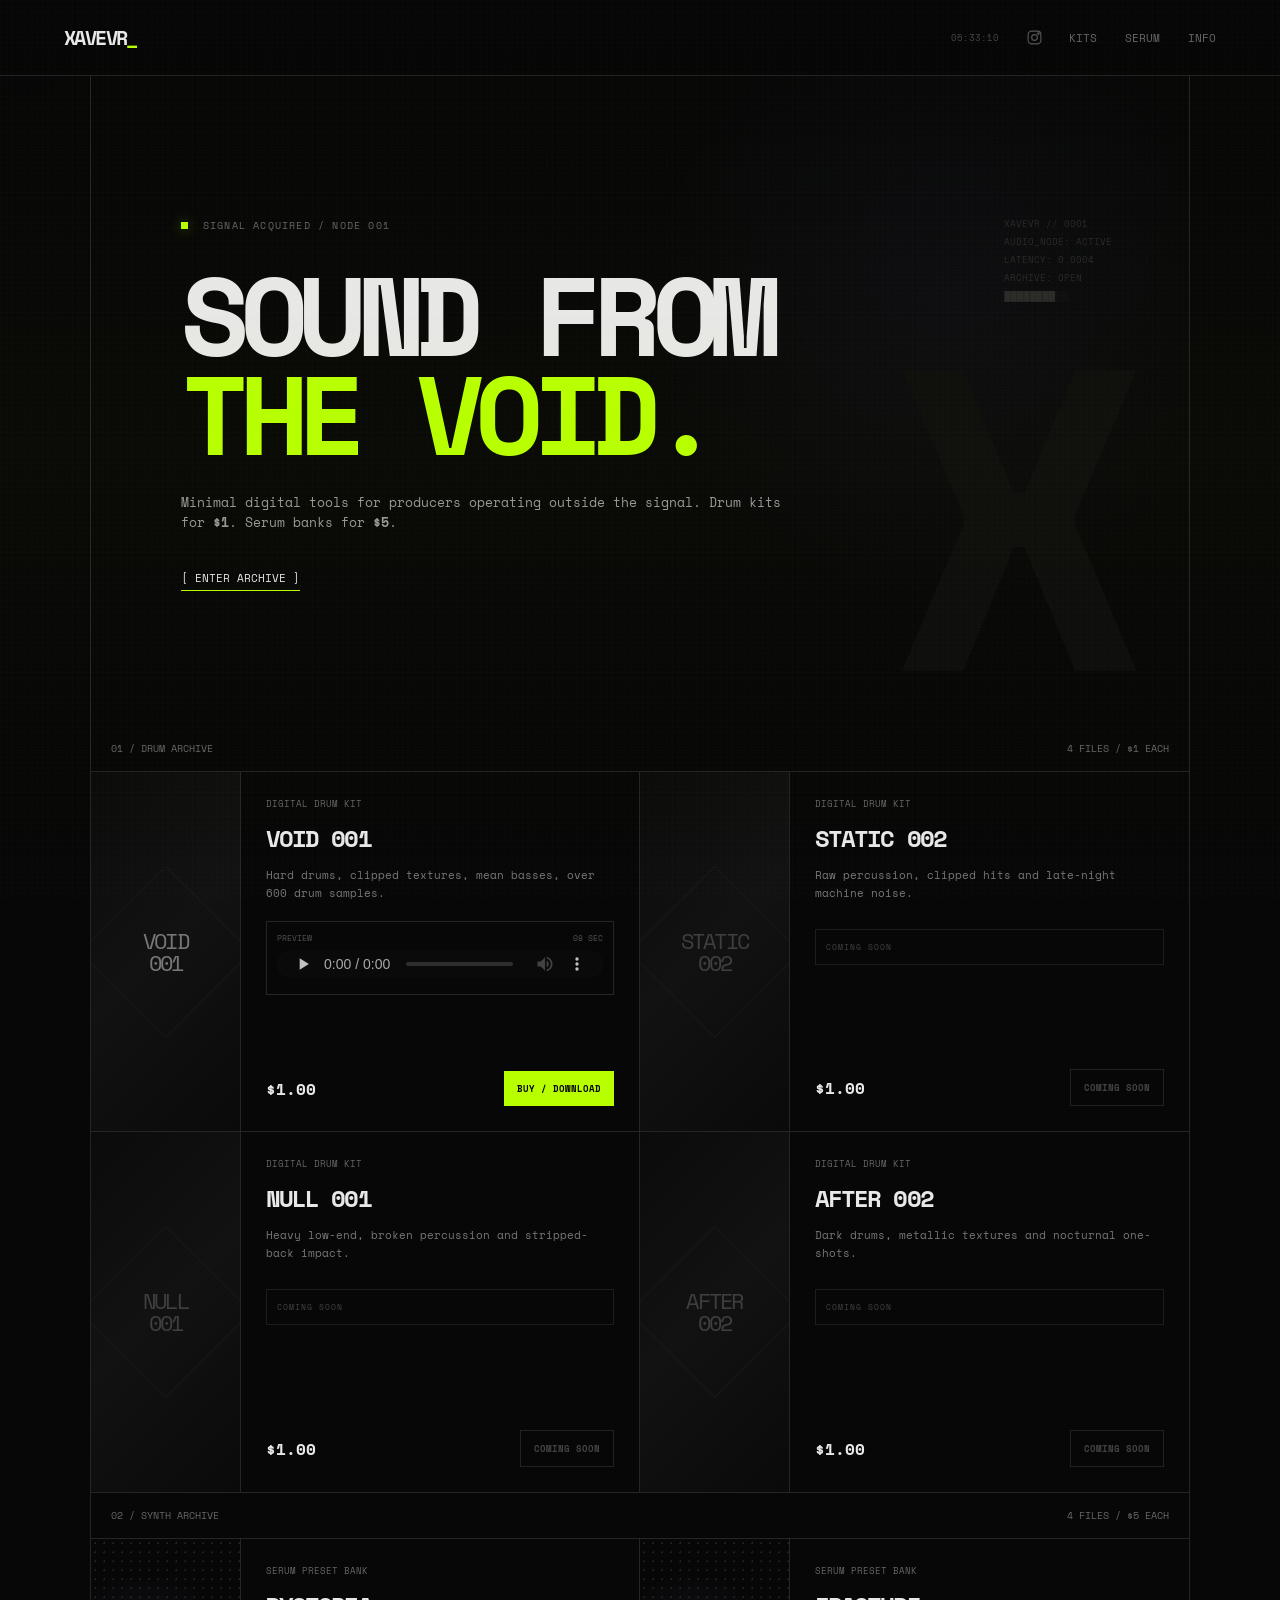
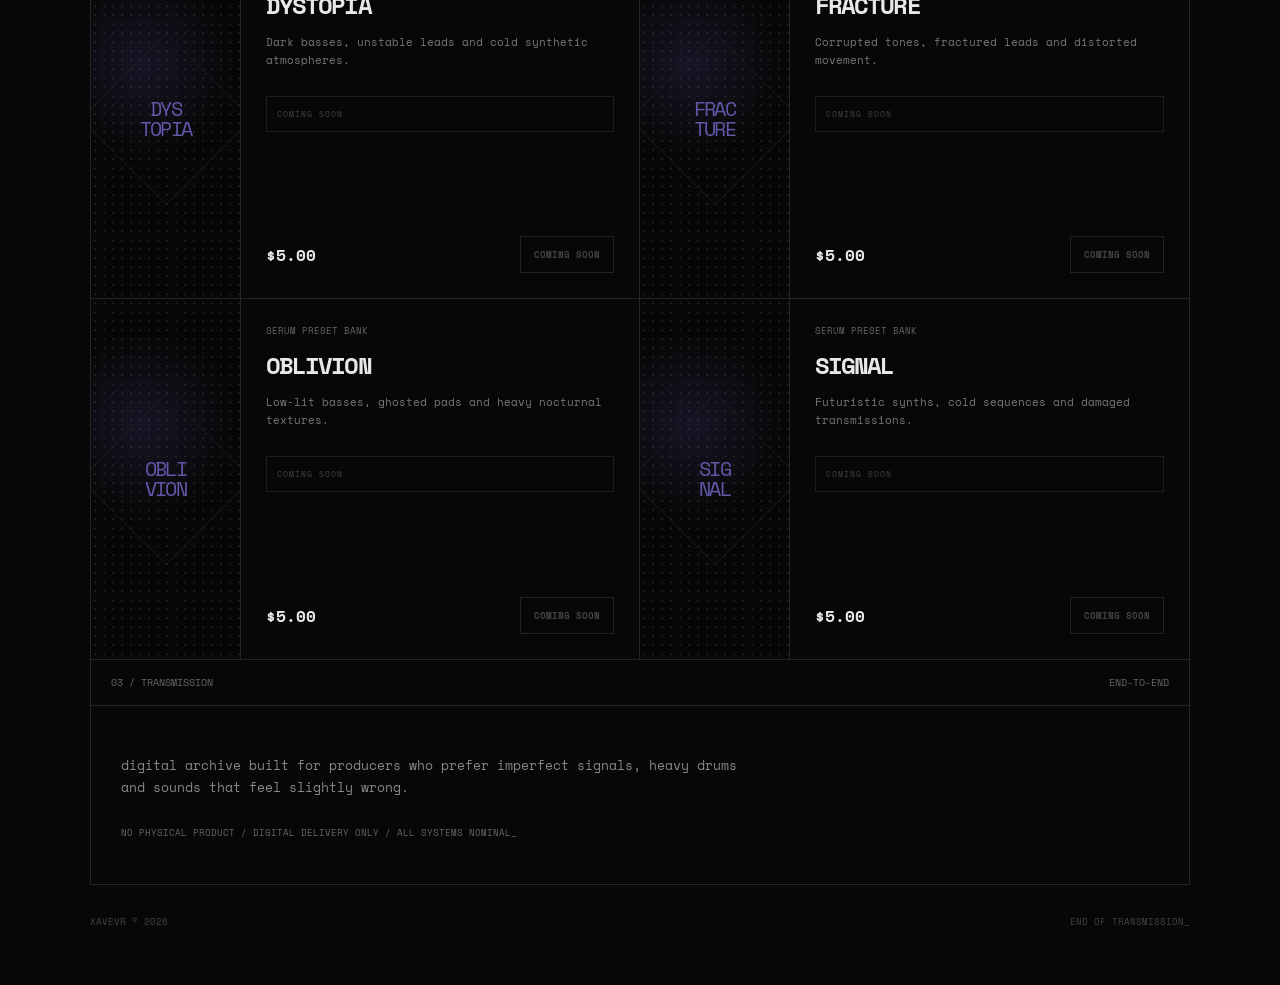
==== commit 681b8226: "Add files via upload" ====
--- a/index.html
+++ b/index.html
@@ -11,7 +11,7 @@
 <div class="noise"></div><div class="scan"></div><div class="glow"></div>
 <header>
   <a class="logo" href="#">XAVEVR<span>_</span></a>
-  <div class="right"><small id="clock">00:00:00</small><nav><a href="#kits">KITS</a><a href="#banks">SERUM</a><a href="#about">INFO</a></nav></div>
+  <div class="right"><small id="clock">00:00:00</small><a class="instagram" href="https://www.instagram.com/xavevr" target="_blank" rel="noopener" aria-label="XAVEVR on Instagram"><svg viewBox="0 0 24 24" aria-hidden="true"><rect x="3" y="3" width="18" height="18" rx="5"></rect><circle cx="12" cy="12" r="4"></circle><circle cx="17.5" cy="6.5" r="1"></circle></svg></a><nav><a href="#kits">KITS</a><a href="#banks">SERUM</a><a href="#about">INFO</a></nav></div>
 </header>
 <main>
 <section class="hero">
@@ -42,7 +42,7 @@
 <section id="banks" class="archive">
   <div class="head"><span>02 / SYNTH ARCHIVE</span><span>4 FILES / $5 EACH</span></div>
   <div class="products">
-    <article class="product"><div class="art serum">DYS<br>TO</div><div class="info"><small>SERUM PRESET BANK</small><h2>DYSTOPIA</h2><p>Dark basses, unstable leads and cold synthetic atmospheres.</p><div class="coming">COMING SOON</div><div class="buy"><strong>$5.00</strong><span class="disabled-buy">COMING SOON</span></div></div></article>
+    <article class="product"><div class="art serum">DYS<br>TOPIA</div><div class="info"><small>SERUM PRESET BANK</small><h2>DYSTOPIA</h2><p>Dark basses, unstable leads and cold synthetic atmospheres.</p><div class="coming">COMING SOON</div><div class="buy"><strong>$5.00</strong><span class="disabled-buy">COMING SOON</span></div></div></article>
     <article class="product"><div class="art serum">FRAC<br>TURE</div><div class="info"><small>SERUM PRESET BANK</small><h2>FRACTURE</h2><p>Corrupted tones, fractured leads and distorted movement.</p><div class="coming">COMING SOON</div><div class="buy"><strong>$5.00</strong><span class="disabled-buy">COMING SOON</span></div></div></article>
     <article class="product"><div class="art serum">OBLI<br>VION</div><div class="info"><small>SERUM PRESET BANK</small><h2>OBLIVION</h2><p>Low-lit basses, ghosted pads and heavy nocturnal textures.</p><div class="coming">COMING SOON</div><div class="buy"><strong>$5.00</strong><span class="disabled-buy">COMING SOON</span></div></div></article>
     <article class="product"><div class="art serum">SIG<br>NAL</div><div class="info"><small>SERUM PRESET BANK</small><h2>SIGNAL</h2><p>Futuristic synths, cold sequences and damaged transmissions.</p><div class="coming">COMING SOON</div><div class="buy"><strong>$5.00</strong><span class="disabled-buy">COMING SOON</span></div></div></article>
--- a/style.css
+++ b/style.css
@@ -1 +1,4 @@
-*{box-sizing:border-box}:root{--bg:#070707;--fg:#e8e8e8;--muted:#666;--line:#252525;--a:#b8ff00;--violet:#8c79ff}html{scroll-behavior:smooth}body{margin:0;background:var(--bg);color:var(--fg);font-family:"Space Mono",monospace;overflow-x:hidden}body:before{content:"";position:fixed;inset:0;pointer-events:none;z-index:30;opacity:.018;background:linear-gradient(rgba(255,255,255,.5) 1px,transparent 1px),linear-gradient(90deg,rgba(255,255,255,.5) 1px,transparent 1px);background-size:6px 6px}.noise{position:fixed;inset:0;z-index:29;pointer-events:none;opacity:.018;background:radial-gradient(#fff .55px,transparent .55px);background-size:5px 5px}.scan{position:fixed;inset:0;z-index:28;pointer-events:none;background:linear-gradient(180deg,transparent 0%,rgba(184,255,0,.018) 50%,transparent 100%)}.glow{position:fixed;width:220px;height:220px;border-radius:50%;pointer-events:none;z-index:2;transform:translate(-50%,-50%);background:radial-gradient(circle,rgba(140,121,255,.035),transparent 68%)}a{color:inherit;text-decoration:none}header{height:76px;border-bottom:1px solid var(--line);display:flex;align-items:center;justify-content:space-between;padding:0 5vw;position:sticky;top:0;background:rgba(7,7,7,.96);backdrop-filter:blur(10px);z-index:20}.logo{font-size:20px;font-weight:700;letter-spacing:-.08em}.logo span{color:var(--a)}.right{display:flex;gap:30px;align-items:center}.right small{font-size:9px;color:#444}nav{display:flex;gap:28px;font-size:11px;color:var(--muted)}nav a:hover{color:var(--a)}main{width:min(1100px,90vw);margin:auto}.hero{height:650px;border-left:1px solid var(--line);border-right:1px solid var(--line);padding:80px 7vw;display:flex;align-items:center;position:relative;overflow:hidden;background:radial-gradient(circle at 78% 35%,rgba(140,121,255,.045),transparent 32%)}.grid{position:absolute;inset:0;background:linear-gradient(90deg,transparent 49.9%,#151515 50%,transparent 50.1%),linear-gradient(0deg,transparent 49.9%,#151515 50%,transparent 50.1%);background-size:80px 80px;opacity:.28}.hero:after{content:"X";position:absolute;right:3vw;bottom:-100px;font-size:430px;font-weight:bold;color:#0d0d0d;z-index:0}.heroText{position:relative;z-index:1}.status{font-size:10px;color:var(--muted);letter-spacing:.12em}.status i{display:inline-block;width:7px;height:7px;background:var(--a);margin-right:8px;box-shadow:0 0 12px rgba(184,255,0,.35)}h1{font-size:clamp(52px,10vw,112px);line-height:.88;letter-spacing:-.09em;margin:30px 0}h1 em{font-style:normal;color:var(--a)}.heroText>p{max-width:600px;color:#999;font-size:13px}.enter{display:inline-block;margin-top:25px;border-bottom:1px solid var(--a);font-size:11px;padding-bottom:4px}.hero pre{position:absolute;right:7%;top:20%;z-index:1;color:#292929;font:9px/2 "Space Mono"}.archive,.about{border:1px solid var(--line);border-top:0}.head{display:flex;justify-content:space-between;padding:15px 20px;border-bottom:1px solid var(--line);color:var(--muted);font-size:10px}.products{display:grid;grid-template-columns:repeat(2,1fr)}.product{display:grid;grid-template-columns:150px 1fr;min-height:360px;border-right:1px solid var(--line);border-bottom:1px solid var(--line)}.product:nth-child(even){border-right:0}.product:nth-last-child(-n+2){border-bottom:0}.art{display:flex;align-items:center;justify-content:center;border-right:1px solid var(--line);background:linear-gradient(135deg,#0b0b0b,#121212 48%,#0a0a0a);font-size:22px;line-height:1;color:#3f3f3f;text-align:center;letter-spacing:-.08em;position:relative;overflow:hidden}.art:after{content:"";position:absolute;width:120px;height:120px;border:1px solid #1d1d1d;transform:rotate(45deg);opacity:.6}.art.serum{background:radial-gradient(circle at 35% 35%,rgba(140,121,255,.12),transparent 36%),radial-gradient(#222 1px,transparent 1px);background-size:auto,9px 9px;color:#6159a9}.art-void{color:#777}.product:hover .art{color:var(--a);text-shadow:0 0 18px rgba(184,255,0,.14)}.info{padding:25px;display:flex;flex-direction:column}.info>small{font-size:9px;color:var(--muted)}h2{margin:10px 0 0;font-size:24px;letter-spacing:-.08em}.info>p{color:#777;font-size:11px;line-height:1.6}.preview{border:1px solid var(--line);padding:10px;margin-top:8px}.preview label{display:flex;justify-content:space-between;color:#555;font-size:8px;margin-bottom:6px}audio{width:100%;height:28px;filter:invert(1) grayscale(1);opacity:.75}.coming{border:1px solid #1d1d1d;padding:11px 10px;margin-top:16px;color:#444;font-size:8px;letter-spacing:.12em}.buy{display:flex;justify-content:space-between;align-items:center;margin-top:auto;gap:10px}.buy strong{font-size:16px}.buy a,.disabled-buy{padding:11px 13px;font-size:9px;font-weight:bold}.buy a{background:var(--a);color:#050505}.buy a:hover{background:#fff}.disabled-buy{border:1px solid #222;color:#444}.about{padding-bottom:45px}.about p{max-width:700px;padding:35px 30px 0;color:#888;font-size:13px;line-height:1.7}.about>small{display:block;padding:15px 30px 0;color:var(--muted);font-size:9px}footer{width:min(1100px,90vw);margin:auto;min-height:100px;padding:30px 0;display:flex;justify-content:space-between;color:#444;font-size:9px}.delivery{min-height:650px;border-left:1px solid var(--line);border-right:1px solid var(--line);padding:90px 8vw;position:relative;overflow:hidden}.delivery:before{content:"VOID//001";position:absolute;right:-4vw;bottom:-100px;font-size:190px;font-weight:700;color:#0e0e0e;letter-spacing:-.1em;transform:skewX(-8deg)}.delivery-tag{font-size:10px;color:var(--muted);letter-spacing:.12em}.delivery h1{position:relative;font-size:clamp(48px,9vw,100px);margin:25px 0}.delivery p{position:relative;max-width:620px;color:#888;font-size:13px;line-height:1.8}.delivery-box{position:relative;display:grid;grid-template-columns:130px 1fr;gap:0;border:1px solid var(--line);max-width:700px;margin-top:40px}.delivery-box span,.delivery-box strong{padding:15px 18px;border-bottom:1px solid var(--line);font-size:9px}.delivery-box span{color:#555;border-right:1px solid var(--line)}.delivery-box strong{font-size:10px;letter-spacing:.04em}.delivery-box .enter{grid-column:1/-1;margin:0;padding:16px 18px;border:0;border-top:1px solid var(--line);text-align:center;background:var(--a);color:#050505}.delivery-box .enter.disabled{opacity:.35;pointer-events:none;background:#333;color:#888}.delivery .note{display:block;position:relative;margin-top:20px;color:#444;font-size:8px}@media(max-width:720px){.right small{display:none}nav{gap:12px}.hero{height:570px;padding:60px 6vw}.hero pre{display:none}.products{grid-template-columns:1fr}.product,.product:nth-child(even){border-right:0}.product:nth-last-child(-n+2){border-bottom:1px solid var(--line)}.product:last-child{border-bottom:0}.art{min-height:210px}footer{flex-direction:column;gap:10px}.delivery{padding:70px 6vw}.delivery-box{grid-template-columns:1fr}.delivery-box span{border-right:0}.delivery:before{font-size:100px}}+*{box-sizing:border-box}:root{--bg:#070707;--fg:#e8e8e8;--muted:#666;--line:#252525;--a:#b8ff00;--violet:#8c79ff}html{scroll-behavior:smooth}body{margin:0;background:var(--bg);color:var(--fg);font-family:"Space Mono",monospace;overflow-x:hidden}body:before{content:"";position:fixed;inset:0;pointer-events:none;z-index:30;opacity:.018;background:linear-gradient(rgba(255,255,255,.5) 1px,transparent 1px),linear-gradient(90deg,rgba(255,255,255,.5) 1px,transparent 1px);background-size:6px 6px}.noise{position:fixed;inset:0;z-index:29;pointer-events:none;opacity:.018;background:radial-gradient(#fff .55px,transparent .55px);background-size:5px 5px}.scan{position:fixed;inset:0;z-index:28;pointer-events:none;background:linear-gradient(180deg,transparent 0%,rgba(184,255,0,.018) 50%,transparent 100%)}.glow{position:fixed;width:220px;height:220px;border-radius:50%;pointer-events:none;z-index:2;transform:translate(-50%,-50%);background:radial-gradient(circle,rgba(140,121,255,.035),transparent 68%)}a{color:inherit;text-decoration:none}header{height:76px;border-bottom:1px solid var(--line);display:flex;align-items:center;justify-content:space-between;padding:0 5vw;position:sticky;top:0;background:rgba(7,7,7,.96);backdrop-filter:blur(10px);z-index:20}.logo{font-size:20px;font-weight:700;letter-spacing:-.08em}.logo span{color:var(--a)}.right{display:flex;gap:24px;align-items:center}.instagram{width:22px;height:22px;display:grid;place-items:center;color:#555;transition:color .2s ease}.instagram svg{width:17px;height:17px;fill:none;stroke:currentColor;stroke-width:1.6}.instagram:hover{color:var(--a)}.right small{font-size:9px;color:#444}nav{display:flex;gap:28px;font-size:11px;color:var(--muted)}nav a:hover{color:var(--a)}main{width:min(1100px,90vw);margin:auto}.hero{height:650px;border-left:1px solid var(--line);border-right:1px solid var(--line);padding:80px 7vw;display:flex;align-items:center;position:relative;overflow:hidden;background:radial-gradient(circle at 78% 35%,rgba(140,121,255,.045),transparent 32%)}.grid{position:absolute;inset:0;background:linear-gradient(90deg,transparent 49.9%,#151515 50%,transparent 50.1%),linear-gradient(0deg,transparent 49.9%,#151515 50%,transparent 50.1%);background-size:80px 80px;opacity:.28}.hero:after{content:"X";position:absolute;right:3vw;bottom:-100px;font-size:430px;font-weight:bold;color:#0d0d0d;z-index:0}.heroText{position:relative;z-index:1}.status{font-size:10px;color:var(--muted);letter-spacing:.12em}.status i{display:inline-block;width:7px;height:7px;background:var(--a);margin-right:8px;box-shadow:0 0 12px rgba(184,255,0,.35)}h1{font-size:clamp(52px,10vw,112px);line-height:.88;letter-spacing:-.09em;margin:30px 0}h1 em{font-style:normal;color:var(--a)}.heroText>p{max-width:600px;color:#999;font-size:13px}.enter{display:inline-block;margin-top:25px;border-bottom:1px solid var(--a);font-size:11px;padding-bottom:4px}.hero pre{position:absolute;right:7%;top:20%;z-index:1;color:#292929;font:9px/2 "Space Mono"}.archive,.about{border:1px solid var(--line);border-top:0}.head{display:flex;justify-content:space-between;padding:15px 20px;border-bottom:1px solid var(--line);color:var(--muted);font-size:10px}.products{display:grid;grid-template-columns:repeat(2,1fr)}.product{display:grid;grid-template-columns:150px 1fr;min-height:360px;border-right:1px solid var(--line);border-bottom:1px solid var(--line)}.product:nth-child(even){border-right:0}.product:nth-last-child(-n+2){border-bottom:0}.art{display:flex;align-items:center;justify-content:center;border-right:1px solid var(--line);background:linear-gradient(135deg,#0b0b0b,#121212 48%,#0a0a0a);font-size:22px;line-height:1;color:#3f3f3f;text-align:center;letter-spacing:-.08em;position:relative;overflow:hidden}.art:after{content:"";position:absolute;width:120px;height:120px;border:1px solid #1d1d1d;transform:rotate(45deg);opacity:.6}.art.serum{background:radial-gradient(circle at 35% 35%,rgba(140,121,255,.12),transparent 36%),radial-gradient(#222 1px,transparent 1px);background-size:auto,9px 9px;color:#6159a9}.art-void{color:#777}.product:hover .art{color:var(--a);text-shadow:0 0 18px rgba(184,255,0,.14)}.info{padding:25px;display:flex;flex-direction:column}.info>small{font-size:9px;color:var(--muted)}h2{margin:10px 0 0;font-size:24px;letter-spacing:-.08em}.info>p{color:#777;font-size:11px;line-height:1.6}.preview{border:1px solid var(--line);padding:10px;margin-top:8px}.preview label{display:flex;justify-content:space-between;color:#555;font-size:8px;margin-bottom:6px}audio{width:100%;height:28px;filter:invert(1) grayscale(1);opacity:.75}.coming{border:1px solid #1d1d1d;padding:11px 10px;margin-top:16px;color:#444;font-size:8px;letter-spacing:.12em}.buy{display:flex;justify-content:space-between;align-items:center;margin-top:auto;gap:10px}.buy strong{font-size:16px}.buy a,.disabled-buy{padding:11px 13px;font-size:9px;font-weight:bold}.buy a{background:var(--a);color:#050505}.buy a:hover{background:#fff}.disabled-buy{border:1px solid #222;color:#444}.about{padding-bottom:45px}.about p{max-width:700px;padding:35px 30px 0;color:#888;font-size:13px;line-height:1.7}.about>small{display:block;padding:15px 30px 0;color:var(--muted);font-size:9px}footer{width:min(1100px,90vw);margin:auto;min-height:100px;padding:30px 0;display:flex;justify-content:space-between;color:#444;font-size:9px}.delivery{min-height:650px;border-left:1px solid var(--line);border-right:1px solid var(--line);padding:90px 8vw;position:relative;overflow:hidden}.delivery:before{content:"VOID//001";position:absolute;right:-4vw;bottom:-100px;font-size:190px;font-weight:700;color:#0e0e0e;letter-spacing:-.1em;transform:skewX(-8deg)}.delivery-tag{font-size:10px;color:var(--muted);letter-spacing:.12em}.delivery h1{position:relative;font-size:clamp(48px,9vw,100px);margin:25px 0}.delivery p{position:relative;max-width:620px;color:#888;font-size:13px;line-height:1.8}.delivery-box{position:relative;display:grid;grid-template-columns:130px 1fr;gap:0;border:1px solid var(--line);max-width:700px;margin-top:40px}.delivery-box span,.delivery-box strong{padding:15px 18px;border-bottom:1px solid var(--line);font-size:9px}.delivery-box span{color:#555;border-right:1px solid var(--line)}.delivery-box strong{font-size:10px;letter-spacing:.04em}.delivery-box .enter{grid-column:1/-1;margin:0;padding:16px 18px;border:0;border-top:1px solid var(--line);text-align:center;background:var(--a);color:#050505}.delivery-box .enter.disabled{opacity:.35;pointer-events:none;background:#333;color:#888}.delivery .note{display:block;position:relative;margin-top:20px;color:#444;font-size:8px}@media(max-width:720px){.right small{display:none}nav{gap:12px}.hero{height:570px;padding:60px 6vw}.hero pre{display:none}.products{grid-template-columns:1fr}.product,.product:nth-child(even){border-right:0}.product:nth-last-child(-n+2){border-bottom:1px solid var(--line)}.product:last-child{border-bottom:0}.art{min-height:210px}footer{flex-direction:column;gap:10px}.delivery{padding:70px 6vw}.delivery-box{grid-template-columns:1fr}.delivery-box span{border-right:0}.delivery:before{font-size:100px}}
+/* Refined serum artwork: keep names readable without changing the original card layout. */
+.art.serum{font-size:20px;line-height:.98;letter-spacing:-.09em;padding:0 10px}
+.art.serum:hover{color:var(--a)}
